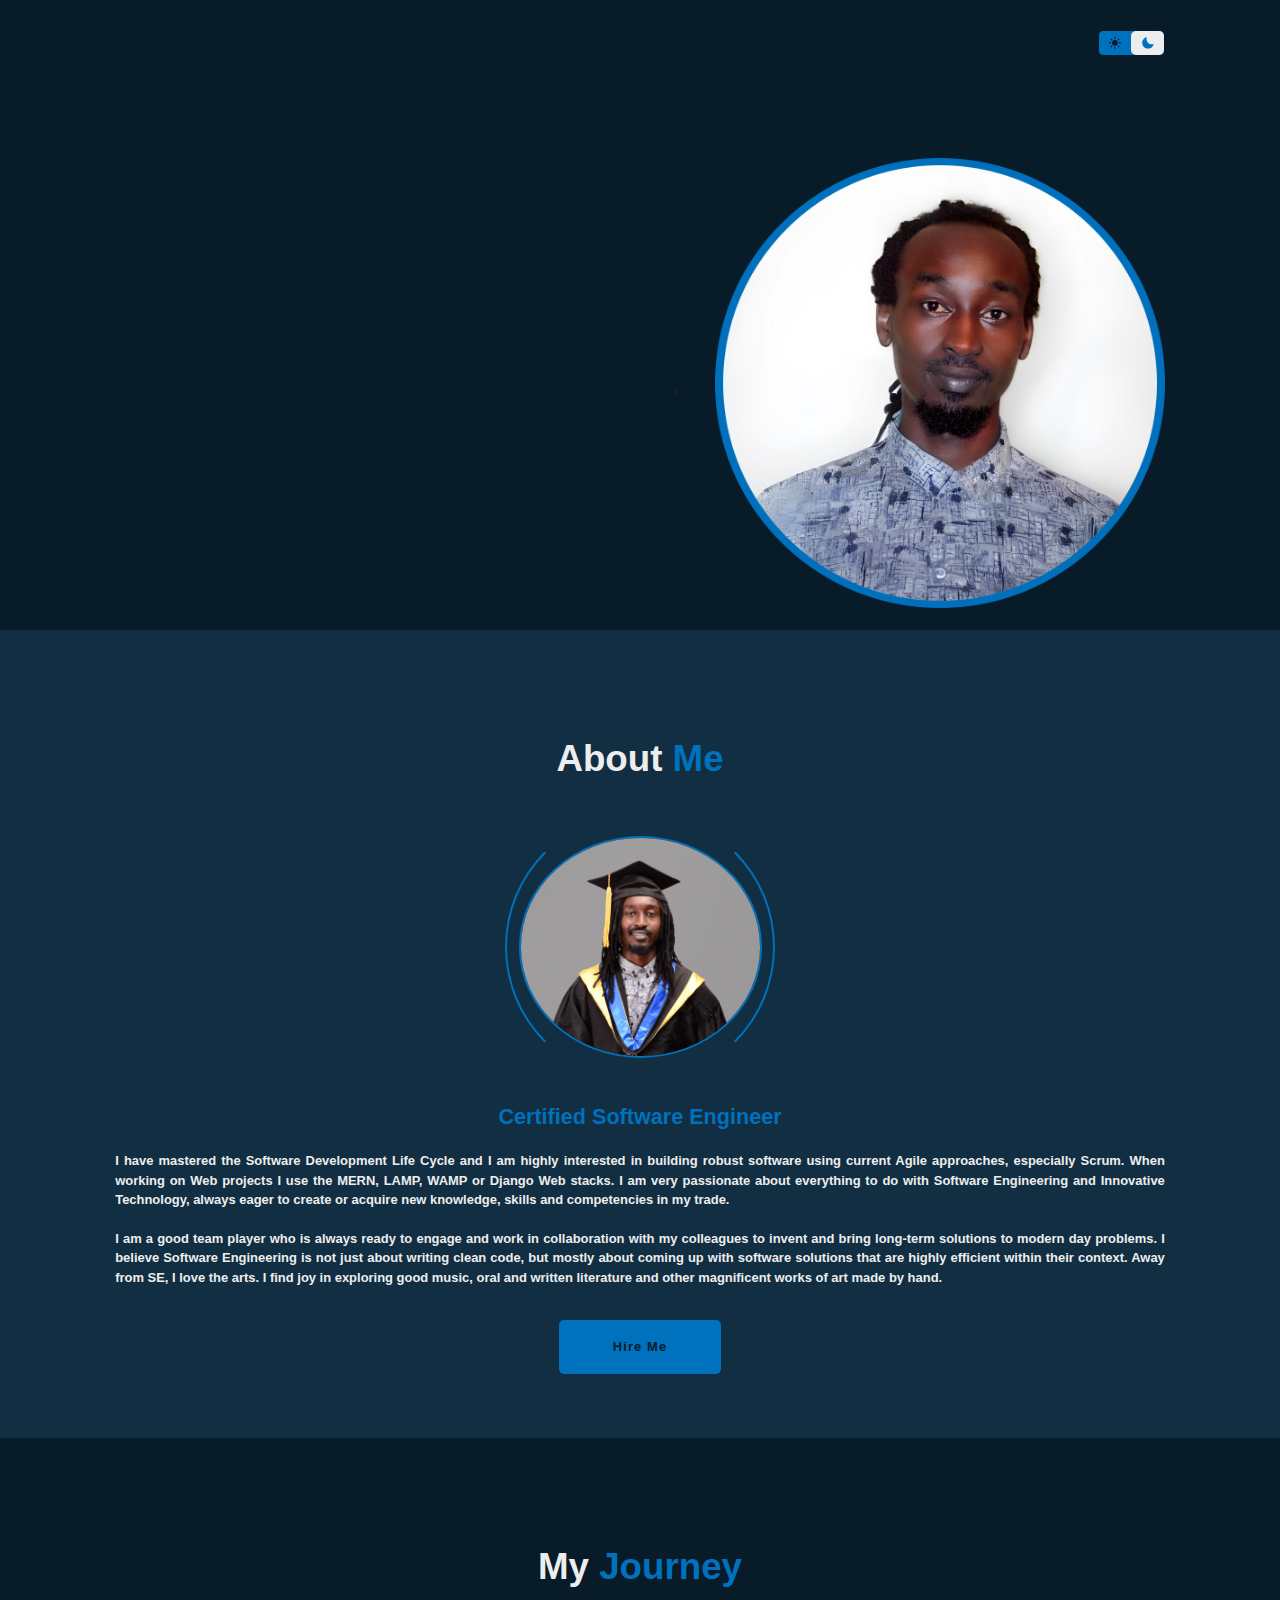
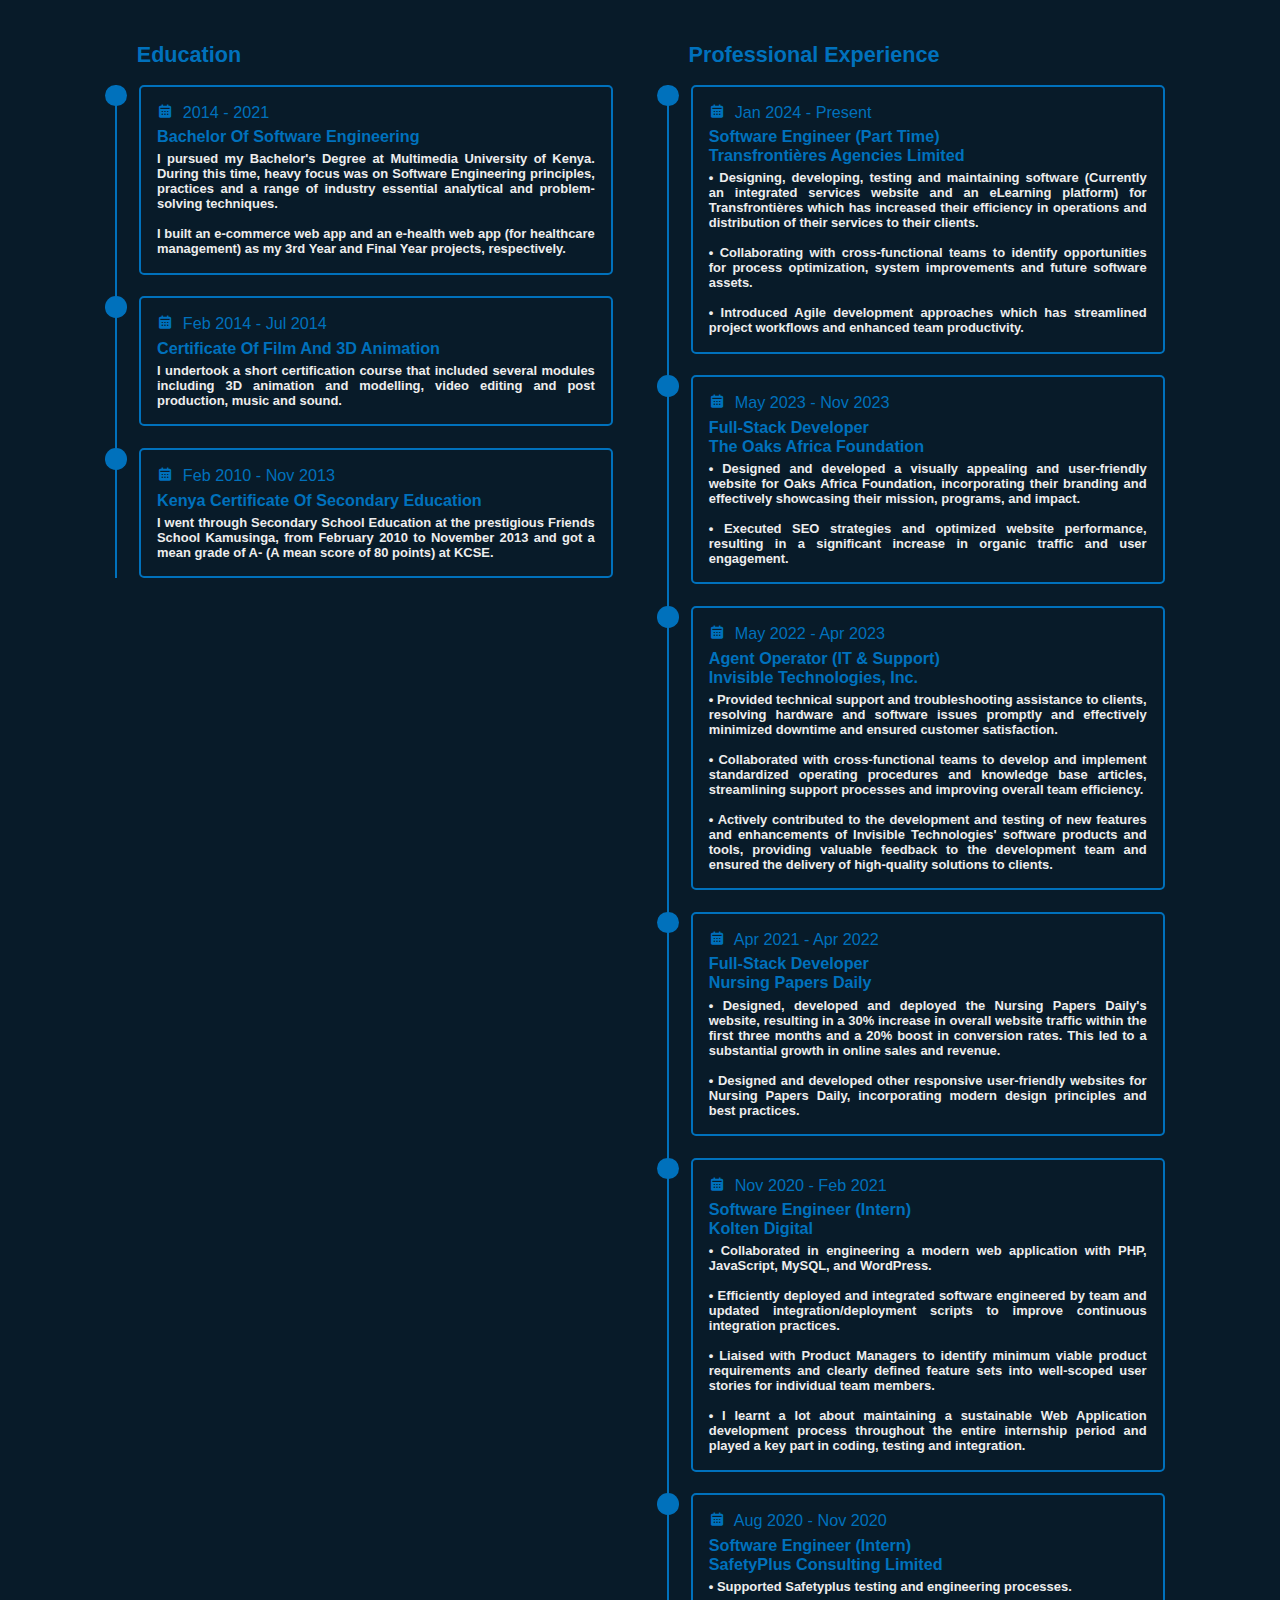
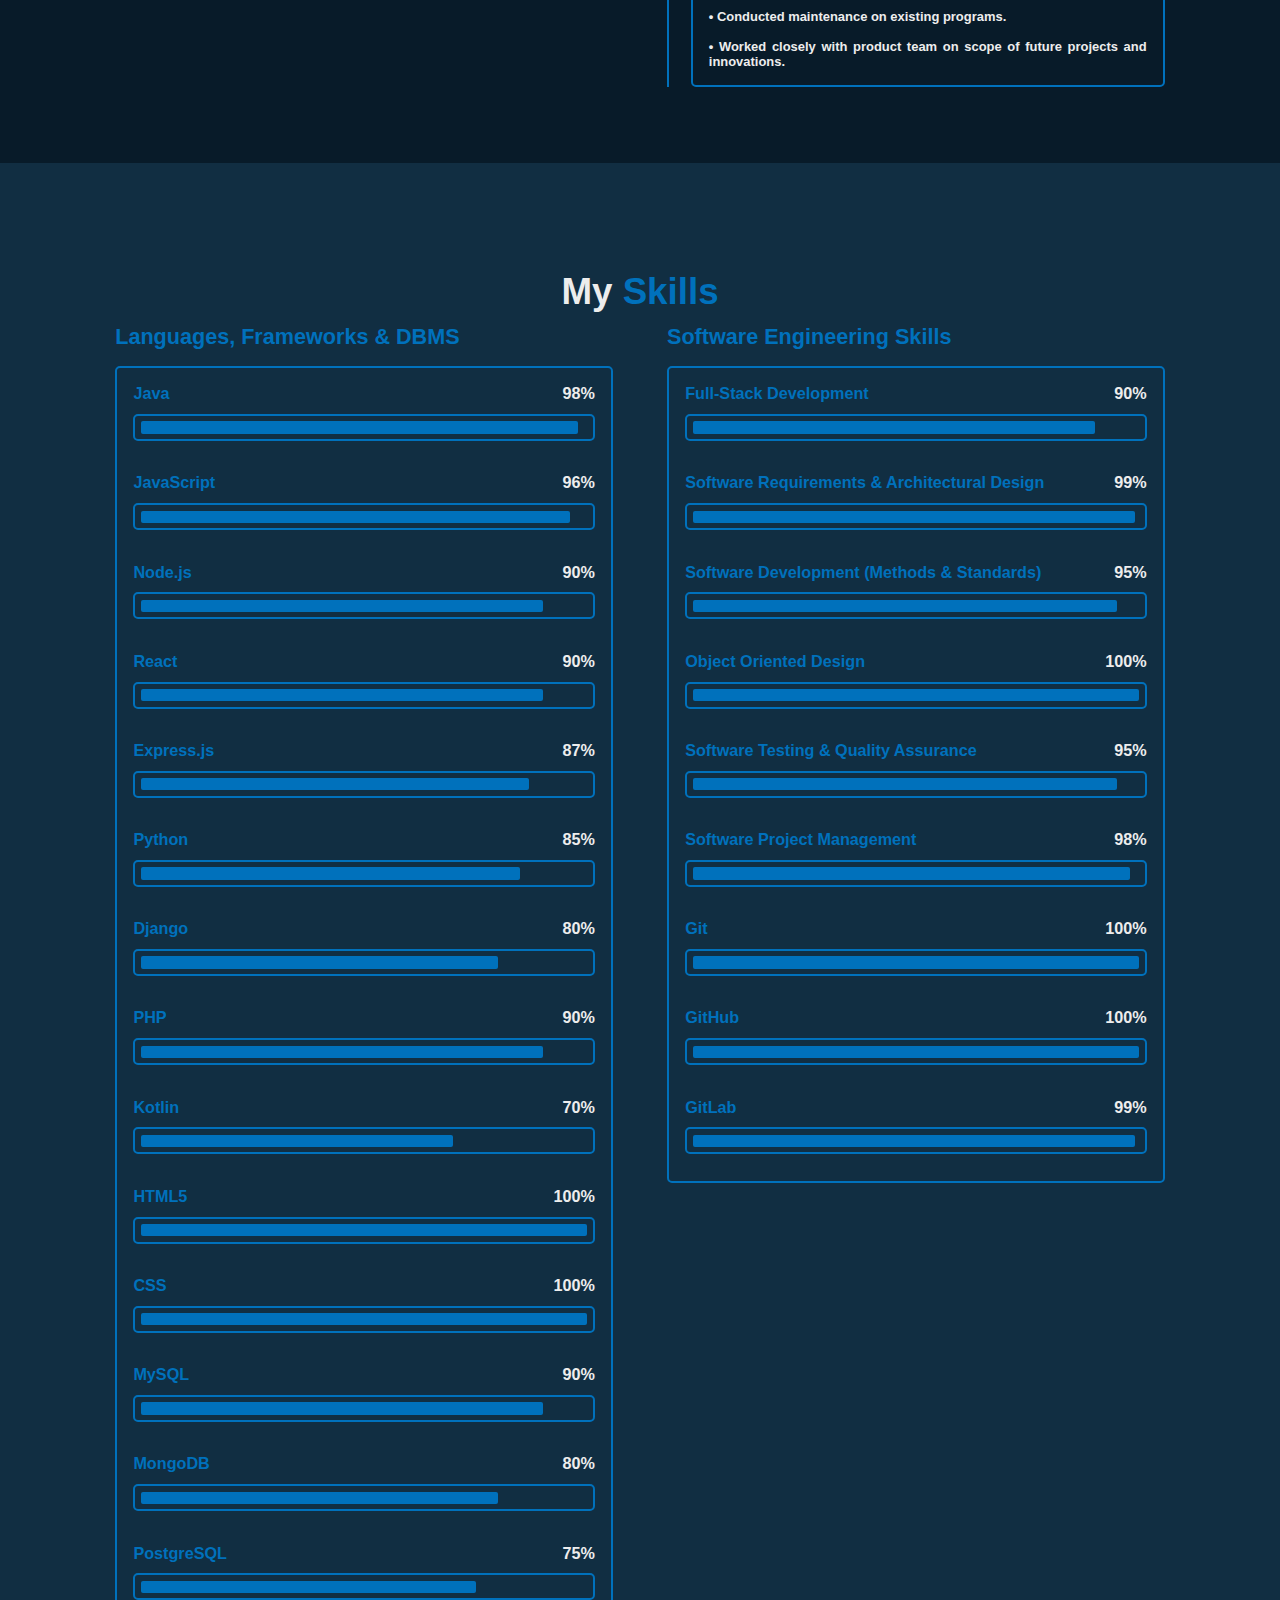
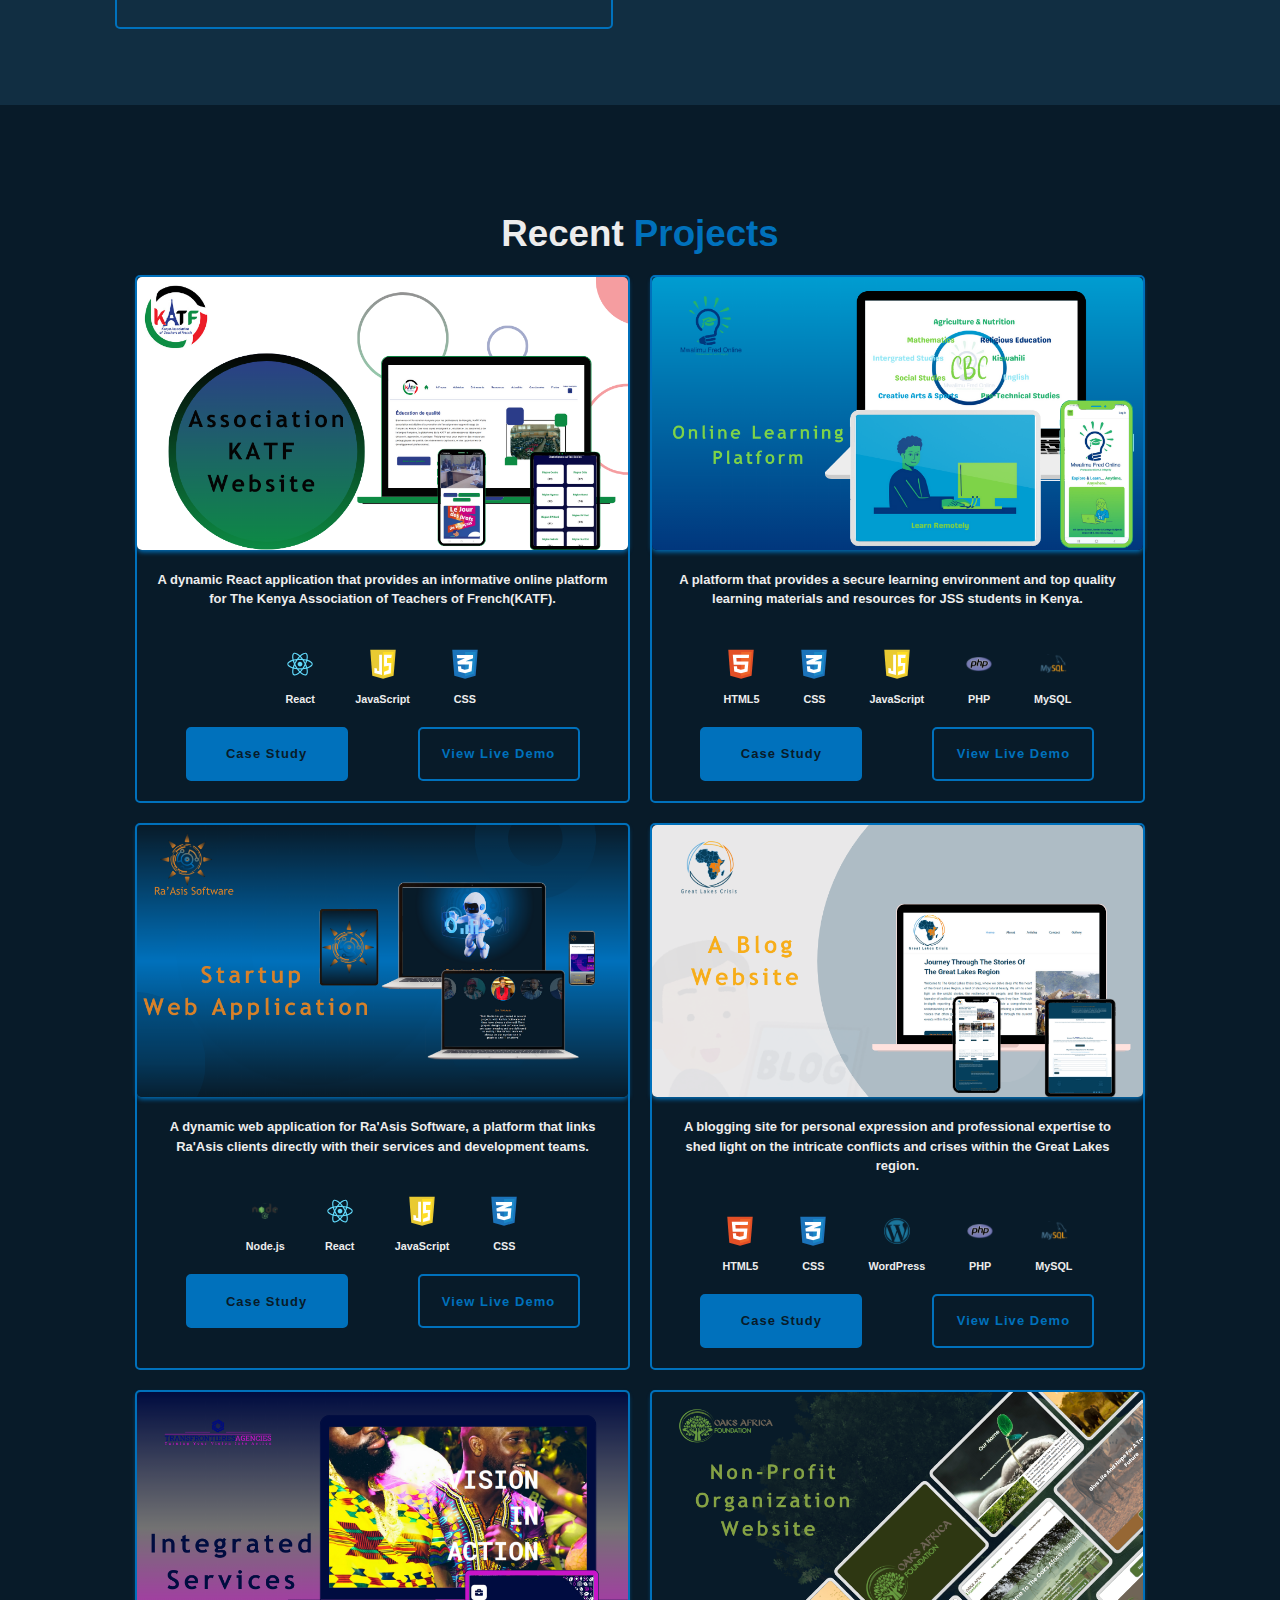
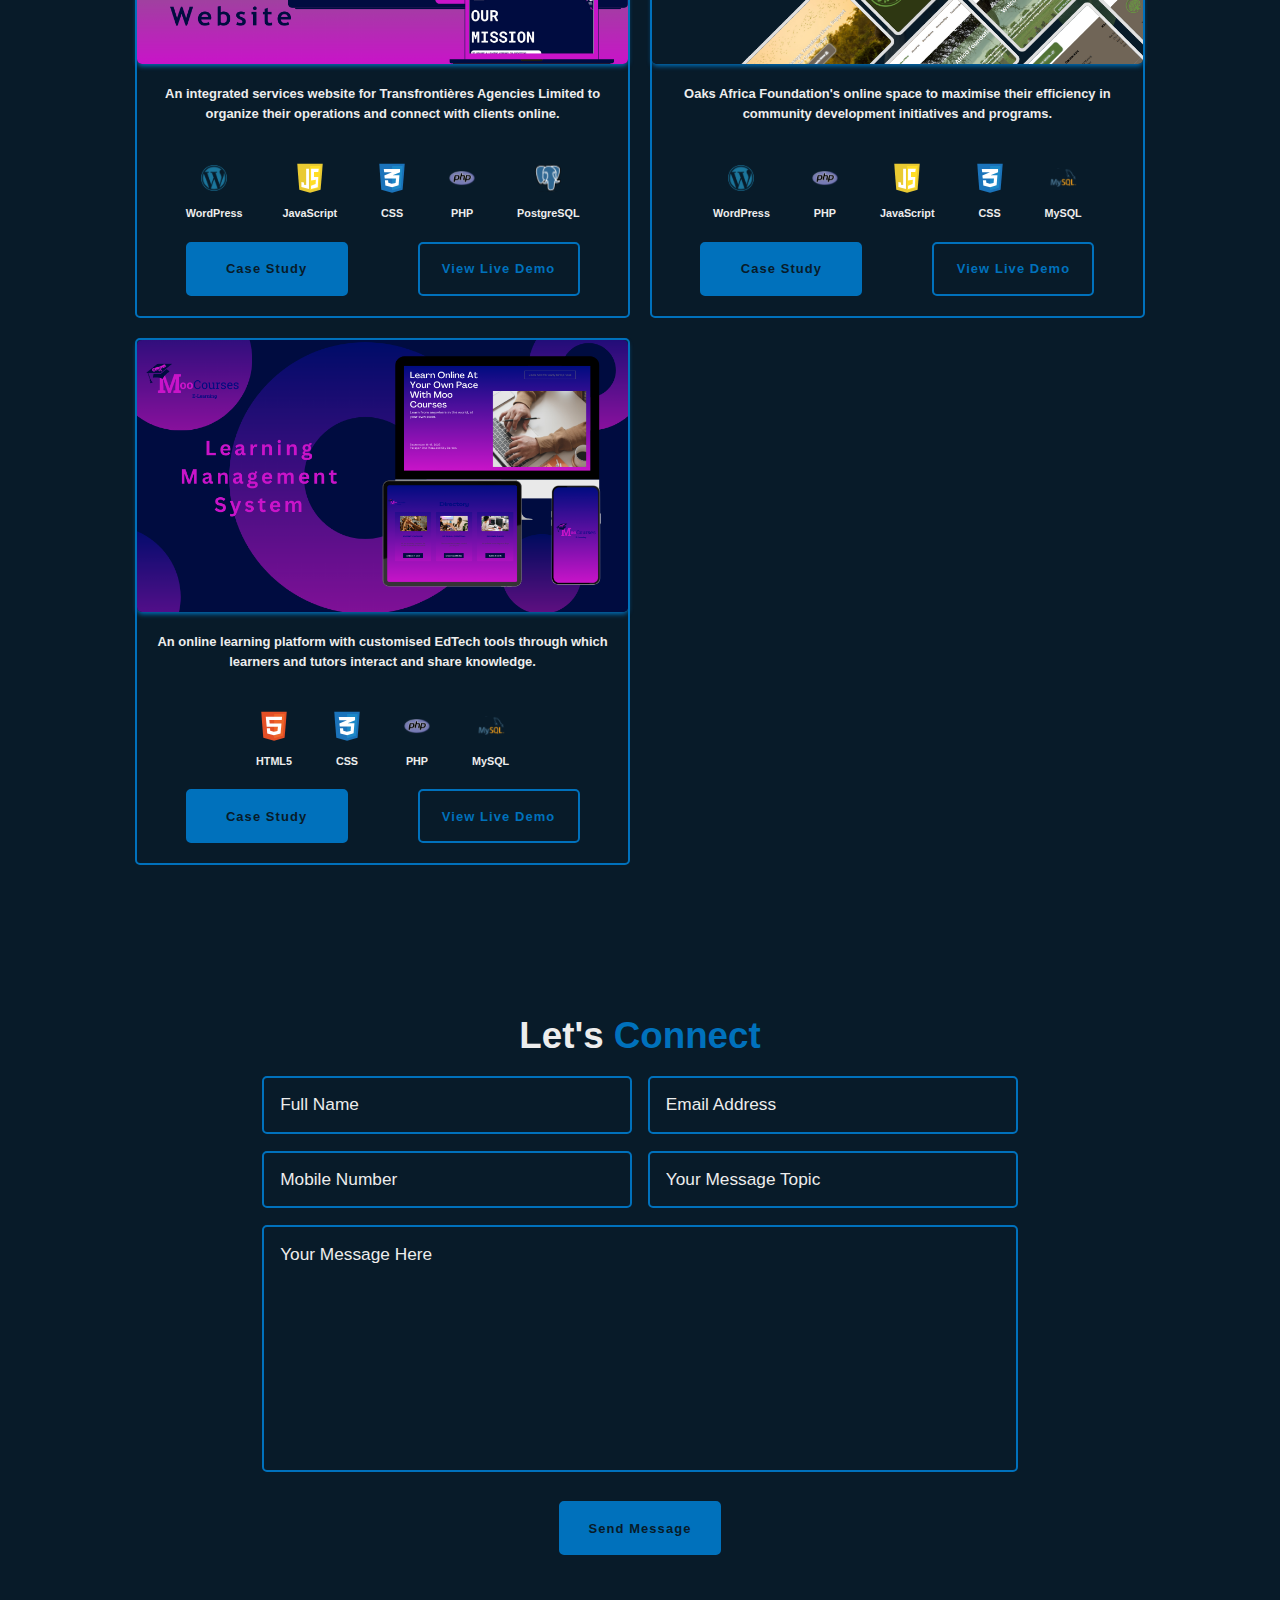
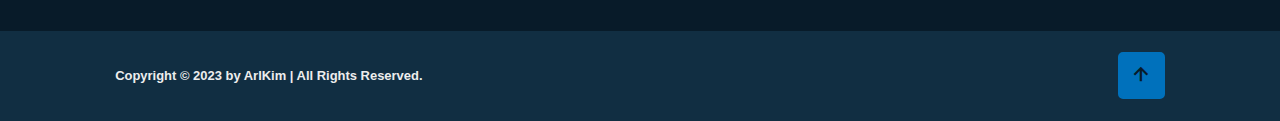
==== index.html @ bd772f25 "Add new project in Projects section" ====
<!DOCTYPE html>
<html lang="en">
    <head>
        <!-- Google Tag (gtag.js) -->
        <script async src="https://www.googletagmanager.com/gtag/js?id=G-73R7SSF70G"></script>
        <script>
            window.dataLayer = window.dataLayer || [];
            function gtag(){dataLayer.push(arguments);}
            gtag('js', new Date());

            gtag('config', 'G-73R7SSF70G');
        </script>
        <meta charset="UTF-8">
        <link rel="icon" type="image/x-icon" href="/images/allan_kimutai_tum.webp" />
        <meta name="viewport" content="width=device-width, initial-scale=1.0">
        <meta name="keywords" content="Allan, Kimutai, Allan Kimutai Tum, Portfolio">
        <meta name="author" content="Allan Kimutai Tum">
        <meta name="description" content="Welcome to my space on the internet. I am an enthusiastic Software Engineer with 3 years’ professional experience in Software Development & Systems Engineering." />
        <meta property="og:title" content="Kimutai | Portfolio" />
        <meta property="og:description" content="Welcome to my space on the internet. I am an enthusiastic Software Engineer with 3 years’ professional experience in Software Development & Systems Engineering." />
        <meta property="og:image" content="/images/allan_kimutai_tum.webp" />
        <meta property="og:url" content="https://allankimutai.dev" />
        <meta property="og:type" content="website" />
        <meta name="twitter:title" content="Kimutai | Portfolio" />
        <meta name="twitter:description" content="Welcome to my space on the internet. I am an enthusiastic Software Engineer with 3 years’ professional experience in Software Development & Systems Engineering." />
        <meta name="twitter:image" content="/images/allan_kimutai_tum.webp" />
        <meta name="twitter:card" content="/images/kimutai_certified.png" />
        <title>Kimutai | Portfolio</title>

        <link rel='stylesheet' href="https://unpkg.com/boxicons@2.1.4/css/boxicons.min.css">
        <link rel="stylesheet" href="styles.css">
        <script type="text/javascript" src="https://cdn.emailjs.com/dist/email.min.js"></script>
    </head>
    <body>
        <!---Header Section--->
        <header class="header">
            <div class="logo">
                <a href="index.html"><span id="logo_left">Kim</span><span id="logo_right">.dev</span><span class="animate" style="--i:1"></span></a>
            </div>
            <i class="bx bx-menu" id="menu_icon"><span class="animate" style="--i:2"></span></i>
            <nav class="main-nav">
                <a href="#home" class="active">Home</a>
                <a href="#about">About Me</a>
                <a href="#education">My Journey</a>
                <a href="#skills">Skills</a>
                <a href="#projects">Projects</a>

                <span class="animate" style="--i:2"></span>
            </nav>
            <div class="theme-toggler">
                <span class="bx bxs-sun"></span>
                <span class="bx bxs-moon active"></span>
            </div>
        </header>
        <!---Header Section Ends--->

        <!---Home Section Begins--->
        <section class="home show-animate" id="home">
            <div class="intro-image"><img src="/images/allan_kimutai_tum.webp" ></div>
            <div class="home-content">
                <div class="intro-heading">
                    <h1>Hello There, I'm <span>Allan Kimutai</span><span class="animate" style="--i:2"></span></h1>
                </div>
                <div class="animated-text">
                    <h3>Software Engineer, Nairobi</h3>
                    <span class="animate" style="--i:3"></span>
                </div>
                <div class="intro-paragraph">
                    <p>
                        I am an enthusiastic Software Engineer with 3 years’ professional experience in Software Development & Systems Engineering, contributing to projects of varying scales during this time. In the past year I have been focusing on web based applications and systems. Welcome to my space on the internet where I showcase my skills, recent projects, and journey through this amazing world of Sofware Engineering. I will improve the quality of your software and help you build a profitable business.
                        <span class="animate" style="--i:4"></span>
                    </p>
                </div>
                <div class="cta-buttons">
                    <a href="tel:254742807455" class="btn track-link">Hire Me</a>
                    <a href="#contact" class="btn track-link">Let's Connect</a>
                    <span class="animate" style="--i:5"></span>
                </div>
                <div class="home-socials">
                    <a href="https://x.com/arl_kim_tum" target="_blank" rel="noopener noreferrer"><i class="bx bxl-twitter"></i></a>
                    <a href="https://www.linkedin.com/in/allan-kimutai-tum/" target="_blank" rel="noopener noreferrer"><i class="bx bxl-linkedin"></i></a>
                    <a href="https://github.com/Arl-Kim" target="_blank" rel="noopener noreferrer"><i class="bx bxl-github"></i></a>
                    <span class="animate" style="--i:6"></span>
                </div>
            </div>
            <div class="home-imgHover">
                <img src="/images/allan_kimutai_tum.webp" alt="Allan Kimutai Tum">
            </div>
        </section>

        <!---Home Section Ends--->

        <!---About Section Begins--->

        <section class="about" id="about">
            <h2 class="heading">About <span>Me</span></h2>
            <div class="about-img">
                <img src="images/kimutai_certified.png" alt="Allan Kimutai's graduation photo">
                <span class="circle-spin"></span>
            </div>
            <div class="about-content">
                <h3>Certified Software Engineer</h3>
                <p>
                    I have mastered the Software Development Life Cycle and I am highly interested in building robust software using current Agile approaches, especially Scrum. When working on Web projects I use the MERN, LAMP, WAMP or Django Web stacks. I am very passionate about everything to do with Software Engineering and Innovative Technology, always eager to create or acquire new knowledge, skills and competencies in my trade.
                    <br /><br />
                    I am a good team player who is always ready to engage and work in collaboration with my colleagues to invent and bring long-term solutions to modern day problems. I believe Software Engineering is not just about writing clean code, but mostly about coming up with software solutions that are highly efficient within their context. Away from SE, I love the arts. I find joy in exploring good music, oral and written literature and other magnificent works of art made by hand.
                </p>
                <div class="cta-buttons btns">
                    <a href="tel:254742807455" class="btn track-link">Hire Me</a>
                </div>
            </div>
        </section>

        <!---About Section Ends--->

        <!---Education Section Begins--->

        <section class="education" id="education">
            <h2 class="heading">My <span>Journey</span></h2>
            <div class="education-row">
                <div class="education-column">
                    <h3 class="title">Education</h3>
                    <div class="education-box">
                        <div class="education-content">
                            <div class="content">
                                <div class="year">
                                    <i class="bx bxs-calendar"></i> 2014 - 2021
                                </div>
                                <h3>Bachelor Of Software Engineering</h3>
                                <p>
                                    I pursued my Bachelor's Degree at Multimedia University of Kenya. During this time, heavy focus was on Software Engineering principles, practices and a range of industry essential analytical and problem-solving techniques.<br /><br /> I built an e-commerce web app and an e-health web app (for healthcare management)  as my 3rd Year and Final Year projects, respectively.
                                </p>
                            </div>
                        </div>

                        <div class="education-content">
                            <div class="content">
                                <div class="year">
                                    <i class="bx bxs-calendar"></i> Feb 2014 - Jul 2014
                                </div>
                                <h3>Certificate Of Film And 3D Animation</h3>
                                <p>
                                    I undertook a short certification course that included several modules including 3D animation and modelling, video editing and post production, music and sound.
                                </p>
                            </div>
                        </div>

                        <div class="education-content">
                            <div class="content">
                                <div class="year">
                                    <i class="bx bxs-calendar"></i> Feb 2010 - Nov 2013
                                </div>
                                <h3>Kenya Certificate Of Secondary Education</h3>
                                <p>
                                    I went through Secondary School Education at the prestigious Friends School Kamusinga, from February 2010 to November 2013 and got a mean grade of A- (A mean score of 80 points) at KCSE.
                                </p>
                            </div>
                        </div>
                    </div>
                </div>

                <div class="education-column">
                    <h3 class="title">Professional Experience</h3>
                    <div class="education-box">
                        <div class="education-content">
                            <div class="content">
                                <div class="year">
                                    <i class="bx bxs-calendar"></i> Jan 2024 - Present
                                </div>
                                <h3>Software Engineer (Part Time)<br />Transfrontières Agencies Limited</h3>
                                <p>
                                    • Designing, developing, testing and maintaining software (Currently an integrated services website and an eLearning platform) for Transfrontières which has increased their efficiency in operations and distribution of their services to their clients.<br /><br />
                                    • Collaborating with cross-functional teams to identify opportunities for process optimization, system improvements and future software assets.<br /><br />• Introduced Agile development approaches which has streamlined project workflows and enhanced team productivity.
                                </p>
                            </div>
                        </div>

                        <div class="education-content">
                            <div class="content">
                                <div class="year">
                                    <i class="bx bxs-calendar"></i> May 2023 - Nov 2023
                                </div>
                                <h3>Full-Stack Developer<br />The Oaks Africa Foundation</h3>
                                <p>
                                    • Designed and developed a visually appealing and user-friendly website for Oaks Africa Foundation, incorporating their branding and effectively showcasing their mission, programs, and impact.<br /><br /> 
                                    • Executed SEO strategies and optimized website performance, resulting in a significant increase in organic traffic and user engagement.
                                </p>
                            </div>
                        </div>

                        <div class="education-content">
                            <div class="content">
                                <div class="year">
                                    <i class="bx bxs-calendar"></i> May 2022 - Apr 2023
                                </div>
                                <h3>Agent Operator (IT & Support) <br /> Invisible Technologies, Inc.</h3>
                                <p>
                                    • Provided technical support and troubleshooting assistance to clients, resolving hardware and software issues promptly and effectively minimized downtime and ensured customer satisfaction.<br /><br />
                                    • Collaborated with cross-functional teams to develop and implement standardized operating procedures and knowledge base articles, streamlining support processes and improving overall team efficiency.<br /><br />
                                    • Actively contributed to the development and testing of new features and enhancements of Invisible Technologies' software products and tools, providing valuable feedback to the development team and ensured the delivery of high-quality solutions to clients.
                                </p>
                            </div>
                        </div>
                        <div class="education-content">
                            <div class="content">
                                <div class="year">
                                    <i class="bx bxs-calendar"></i> Apr 2021 - Apr 2022
                                </div>
                                <h3>Full-Stack Developer<br />Nursing Papers Daily</h3>
                                <p>
                                    • Designed, developed and deployed the Nursing Papers Daily's website, resulting in a 30% increase in overall website traffic within the first three months and a 20% boost in conversion rates. This led to a substantial growth in online sales and revenue.<br /><br />
                                    • Designed and developed other responsive user-friendly websites for Nursing Papers Daily, incorporating modern design principles and best practices.
                                </p>
                            </div>
                        </div>
                        <div class="education-content">
                            <div class="content">
                                <div class="year">
                                    <i class="bx bxs-calendar"></i> Nov 2020 - Feb 2021
                                </div>
                                <h3>Software Engineer (Intern)<br />Kolten Digital</h3>
                                <p>
                                    • Collaborated in engineering a modern web application with PHP, JavaScript, MySQL, and WordPress.<br /><br /> 
                                    • Efficiently deployed and integrated software engineered by team and updated integration/deployment scripts to improve continuous integration practices.<br /><br />
                                    • Liaised with Product Managers to identify minimum viable product requirements and clearly defined feature sets into well-scoped user stories for individual team members.<br /><br />
                                    • I learnt a lot about maintaining a sustainable Web Application development process throughout the entire internship period and played a key part in coding, testing and integration.
                                </p>
                            </div>
                        </div>
                        <div class="education-content">
                            <div class="content">
                                <div class="year">
                                    <i class="bx bxs-calendar"></i> Aug 2020 - Nov 2020
                                </div>
                                <h3>Software Engineer (Intern)<br />SafetyPlus Consulting Limited</h3>
                                <p>
                                    • Supported Safetyplus testing and engineering processes.<br /><br /> 
                                    • Conducted maintenance on existing programs.<br /><br />
                                    • Worked closely with product team on scope of future projects and innovations.
                                </p>
                            </div>
                        </div>
                    </div>
                </div>
            </div>
        </section>

        <!---Education Section Ends--->

        <!---Skills Section Begins--->

        <section class="skills" id="skills">
            <h2 class="heading">My <span>Skills</span></h2>
            <div class="skills-row">
                <div class="skills-column">
                    <h3 class="title">Languages, Frameworks & DBMS</h3>
                    <div class="skills-box">
                        <div class="skills-content">
                            <div class="progress">
                                <h3>Java <span>98%</span></h3>
                                <div class="bar"><span></span></div>
                            </div>

                            <div class="progress">
                                <h3>JavaScript <span>96%</span></h3>
                                <div class="bar"><span></span></div>
                            </div>

                            <div class="progress">
                                <h3>Node.js <span>90%</span></h3>
                                <div class="bar"><span></span></div>
                            </div>

                            <div class="progress">
                                <h3>React <span>90%</span></h3>
                                <div class="bar"><span></span></div>
                            </div>
                            <div class="progress">
                                <h3>Express.js <span>87%</span></h3>
                                <div class="bar"><span></span></div>
                            </div>
                            <div class="progress">
                                <h3>Python <span>85%</span></h3>
                                <div class="bar"><span></span></div>
                            </div>
                            <div class="progress">
                                <h3>Django <span>80%</span></h3>
                                <div class="bar"><span></span></div>
                            </div>
                            <div class="progress">
                                <h3>PHP <span>90%</span></h3>
                                <div class="bar"><span></span></div>
                            </div>
                            <div class="progress">
                                <h3>Kotlin <span>70%</span></h3>
                                <div class="bar"><span></span></div>
                            </div>
                            <div class="progress">
                                <h3>HTML5 <span>100%</span></h3>
                                <div class="bar"><span></span></div>
                            </div>
                            <div class="progress">
                                <h3>CSS <span>100%</span></h3>
                                <div class="bar"><span></span></div>
                            </div>
                            <div class="progress">
                                <h3>MySQL <span>90%</span></h3>
                                <div class="bar"><span></span></div>
                            </div>
                            <div class="progress">
                                <h3>MongoDB <span>80%</span></h3>
                                <div class="bar"><span></span></div>
                            </div>
                            <div class="progress">
                                <h3>PostgreSQL <span>75%</span></h3>
                                <div class="bar"><span></span></div>
                            </div>
                        </div>
                    </div>
                </div>

                <div class="skills-column">
                    <h3 class="title">Software Engineering Skills</h3>
                    <div class="skills-box">
                        <div class="skills-content">
                            <div class="progress">
                                <h3>Full-Stack Development <span>90%</span></h3>
                                <div class="bar"><span></span></div>
                            </div>

                            <div class="progress">
                                <h3>Software Requirements & Architectural Design <span>99%</span></h3>
                                <div class="bar"><span></span></div>
                            </div>

                            <div class="progress">
                                <h3>Software Development (Methods & Standards) <span>95%</span></h3>
                                <div class="bar"><span></span></div>
                            </div>

                            <div class="progress">
                                <h3>Object Oriented Design <span>100%</span></h3>
                                <div class="bar"><span></span></div>
                            </div>
                            <div class="progress">
                                <h3>Software Testing & Quality Assurance <span>95%</span></h3>
                                <div class="bar"><span></span></div>
                            </div>
                            <div class="progress">
                                <h3>Software Project Management <span>98%</span></h3>
                                <div class="bar"><span></span></div>
                            </div>
                            <div class="progress">
                                <h3>Git <span>100%</span></h3>
                                <div class="bar"><span></span></div>
                            </div>
                            <div class="progress">
                                <h3>GitHub <span>100%</span></h3>
                                <div class="bar"><span></span></div>
                            </div>
                            <div class="progress">
                                <h3>GitLab <span>99%</span></h3>
                                <div class="bar"><span></span></div>
                            </div>
                        </div>
                    </div>
                </div>
            </div>
        </section>

        <!---Skills Section Ends--->

        <!---Projects Section Begins--->

        <section class="projects" id="projects">
            <h2 class="heading">Recent <span>Projects</span></h2>
            <div class="rp-grid-area">
                <div class="recent-projects-grid">
                    <div class='recent-project-item'>
                        <img src='/images/katf_proj.png' alt='The KATF Web Project'/>
                        <img class='gif' src='/images/katf_proj_long.gif' alt='The KATF Web Project'/>
                    </div>
                    <div class='project-description'>
                        <p>A dynamic React application that provides an informative online platform for The Kenya Association of Teachers of French(KATF).</p>
                        <div class="tech-stack">
                            <div class="technology">
                                <div class="tech-image">
                                    <img src="/images/react.svg" alt="React">
                                </div>
                                <div class="tech-text">
                                    <p>React</p>
                                </div>
                            </div>
                            <div class="technology">
                                <div class="tech-image">
                                    <img src="/images/javascript.svg" alt="Vanilla JavaScript">
                                </div>
                                <div class="tech-text">
                                    <p>JavaScript</p>
                                </div>
                            </div>
                            <div class="technology">
                                <div class="tech-image">
                                    <img src="/images/css.svg" alt="CSS">
                                </div>
                                <div class="tech-text">
                                    <p>CSS</p>
                                </div>
                            </div>
                        </div>
                        <div class="cta-buttons">
                            <a href="casestudy.html?id=katf-web" class="btn track-link">Case Study</a>
                            <a href="https://katf.co.ke" target="_blank" class="btn track-link">View Live Demo</a>
                        </div>
                    </div>
                </div>
                <div class="recent-projects-grid">
                    <div class='recent-project-item'>
                        <img src='/images/mwalimufred_proj.png' alt='Mwalimu Fred Online'/>
                        <img class='gif' src='/images/mwalimufred_proj_long.gif' alt='Mwalimu Fred Online'/>
                    </div>
                    <div class='project-description'>
                        <p>A platform that provides a secure learning environment and top quality learning materials and resources for JSS students in Kenya.</p>
                        <div class="tech-stack">
                            <div class="technology">
                                <div class="tech-image">
                                    <img src="/images/html.svg" alt="HTML5">
                                </div>
                                <div class="tech-text">
                                    <p>HTML5</p>
                                </div>
                            </div>
                            <div class="technology">
                                <div class="tech-image">
                                    <img src="/images/css.svg" alt="CSS">
                                </div>
                                <div class="tech-text">
                                    <p>CSS</p>
                                </div>
                            </div>
                            <div class="technology">
                                <div class="tech-image">
                                    <img src="/images/javascript.svg" alt="Vanilla JavaScript">
                                </div>
                                <div class="tech-text">
                                    <p>JavaScript</p>
                                </div>
                            </div>
                            <div class="technology">
                                <div class="tech-image">
                                    <img src="/images/php.svg" alt="PHP">
                                </div>
                                <div class="tech-text">
                                    <p>PHP</p>
                                </div>
                            </div>
                            <div class="technology">
                                <div class="tech-image">
                                    <img src="/images/mysql_server.svg" alt="MySQL">
                                </div>
                                <div class="tech-text">
                                    <p>MySQL</p>
                                </div>
                            </div>
                        </div>
                        <div class="cta-buttons">
                            <a href="casestudy.html?id=mwalimufred" class="btn track-link">Case Study</a>
                            <a href="https://mwalimufredonline.com" target="_blank" class="btn track-link">View Live Demo</a>
                        </div>
                    </div>
                </div>
                <div class="recent-projects-grid">
                    <div class='recent-project-item'>
                        <img src='/images/raasis_proj.png' alt='Transfrontières MooCourses'/>
                        <img class='gif' src='/images/raasis_proj_long.gif' alt='Transfrontières MooCourses'/>
                    </div>
                    <div class='project-description'>
                        <p>A dynamic web application for Ra'Asis Software, a platform that links Ra'Asis clients directly with their services and development teams.</p>
                        <div class="tech-stack">
                            <div class="technology">
                                <div class="tech-image">
                                    <img src="/images/node.svg" alt="Node">
                                </div>
                                <div class="tech-text">
                                    <p>Node.js</p>
                                </div>
                            </div>
                            <div class="technology">
                                <div class="tech-image">
                                    <img src="/images/react.svg" alt="React">
                                </div>
                                <div class="tech-text">
                                    <p>React</p>
                                </div>
                            </div>
                            <div class="technology">
                                <div class="tech-image">
                                    <img src="/images/javascript.svg" alt="JavaScript">
                                </div>
                                <div class="tech-text">
                                    <p>JavaScript</p>
                                </div>
                            </div>
                            <div class="technology">
                                <div class="tech-image">
                                    <img src="/images/css.svg" alt="CSS">
                                </div>
                                <div class="tech-text">
                                    <p>CSS</p>
                                </div>
                            </div>
                        </div>
                        <div class="cta-buttons">
                            <a href="casestudy.html?id=raasis" class="btn track-link">Case Study</a>
                            <a href="https://raasissoftware.com" target="_blank" class="btn track-link">View Live Demo</a>
                        </div>
                    </div>
                </div>
                <div class="recent-projects-grid">
                    <div class='recent-project-item'>
                        <img src='/images/greatlakescrisis_proj.png' alt='Great Lakes Crisis'/>
                        <img class='gif' src='/images/greatlakescrisis_proj_long.gif' alt='Great Lakes Crisis'/>
                    </div>
                    <div class='project-description'>
                        <p>A blogging site for personal expression and professional expertise to shed light on the intricate conflicts and crises within the Great Lakes region.</p>
                        <div class="tech-stack">
                            <div class="technology">
                                <div class="tech-image">
                                    <img src="/images/html.svg" alt="HTML5">
                                </div>
                                <div class="tech-text">
                                    <p>HTML5</p>
                                </div>
                            </div>
                            <div class="technology">
                                <div class="tech-image">
                                    <img src="/images/css.svg" alt="CSS">
                                </div>
                                <div class="tech-text">
                                    <p>CSS</p>
                                </div>
                            </div>
                            <div class="technology">
                                <div class="tech-image">
                                    <img src="/images/wordpress.svg" alt="WordPress">
                                </div>
                                <div class="tech-text">
                                    <p>WordPress</p>
                                </div>
                            </div>
                            <div class="technology">
                                <div class="tech-image">
                                    <img src="/images/php.svg" alt="PHP">
                                </div>
                                <div class="tech-text">
                                    <p>PHP</p>
                                </div>
                            </div>
                            <div class="technology">
                                <div class="tech-image">
                                    <img src="/images/mysql_server.svg" alt="MySQL">
                                </div>
                                <div class="tech-text">
                                    <p>MySQL</p>
                                </div>
                            </div>
                        </div>
                        <div class="cta-buttons">
                            <a href="casestudy.html?id=greatlakescrisis" class="btn track-link">Case Study</a>
                            <a href="https://greatlakescrisis.org" target="_blank" class="btn track-link">View Live Demo</a>
                        </div>
                    </div>
                </div>
                <div class="recent-projects-grid">
                    <div class='recent-project-item'>
                        <img src='/images/transfro_proj.png' alt='Transfrontières Agencies'/>
                        <img class='gif' src='/images/transfro_proj_long.gif' alt='Transfrontières Agencies'/>
                    </div>
                    <div class='project-description'>
                        <p>An integrated services website for Transfrontières Agencies Limited to organize their operations and connect with clients online.</p>
                        <div class="tech-stack">
                            <div class="technology">
                                <div class="tech-image">
                                    <img src="/images/wordpress.svg" alt="WordPress">
                                </div>
                                <div class="tech-text">
                                    <p>WordPress</p>
                                </div>
                            </div>
                            <div class="technology">
                                <div class="tech-image">
                                    <img src="/images/javascript.svg" alt="Vanilla JavaScript">
                                </div>
                                <div class="tech-text">
                                    <p>JavaScript</p>
                                </div>
                            </div>
                            <div class="technology">
                                <div class="tech-image">
                                    <img src="/images/css.svg" alt="CSS">
                                </div>
                                <div class="tech-text">
                                    <p>CSS</p>
                                </div>
                            </div>
                            <div class="technology">
                                <div class="tech-image">
                                    <img src="/images/php.svg" alt="PHP">
                                </div>
                                <div class="tech-text">
                                    <p>PHP</p>
                                </div>
                            </div>
                            <div class="technology">
                                <div class="tech-image">
                                    <img src="/images/postgre_SQl.svg" alt="PostgreSQL">
                                </div>
                                <div class="tech-text">
                                    <p>PostgreSQL</p>
                                </div>
                            </div>
                        </div>
                        <div class="cta-buttons">
                            <a href="casestudy.html?id=transfrontieres" class="btn track-link">Case Study</a>
                            <a href="https://transfrontieresagencies.com" target="_blank" class="btn track-link">View Live Demo</a>
                        </div>
                    </div>
                </div>
                <div class="recent-projects-grid">
                    <div class='recent-project-item'>
                        <img src='/images/oaksafrica_proj.png' alt='Oaks Africa Foundation'/>
                        <img class='gif' src='/images/oaksafrica_proj_long.gif' alt='Oaks Africa Foundation'/>
                    </div>
                    <div class='project-description'>
                        <p>Oaks Africa Foundation's online space to maximise their efficiency in community development initiatives and programs.</p>
                        <div class="tech-stack">
                            <div class="technology">
                                <div class="tech-image">
                                    <img src="/images/wordpress.svg" alt="WordPress">
                                </div>
                                <div class="tech-text">
                                    <p>WordPress</p>
                                </div>
                            </div>
                            <div class="technology">
                                <div class="tech-image">
                                    <img src="/images/php.svg" alt="PHP">
                                </div>
                                <div class="tech-text">
                                    <p>PHP</p>
                                </div>
                            </div>
                            <div class="technology">
                                <div class="tech-image">
                                    <img src="/images/javascript.svg" alt="Vanilla JavaScript">
                                </div>
                                <div class="tech-text">
                                    <p>JavaScript</p>
                                </div>
                            </div>
                            <div class="technology">
                                <div class="tech-image">
                                    <img src="/images/css.svg" alt="CSS">
                                </div>
                                <div class="tech-text">
                                    <p>CSS</p>
                                </div>
                            </div>
                            <div class="technology">
                                <div class="tech-image">
                                    <img src="/images/mysql_server.svg" alt="MySQL">
                                </div>
                                <div class="tech-text">
                                    <p>MySQL</p>
                                </div>
                            </div>
                        </div>
                        <div class="cta-buttons">
                            <a href="casestudy.html?id=oaksafrica" class="btn track-link">Case Study</a>
                            <a href="https://oaksafrica.net" target="_blank" class="btn track-link">View Live Demo</a>
                        </div>
                    </div>
                </div>
                <div class="recent-projects-grid">
                    <div class='recent-project-item'>
                        <img src='/images/moocourses_proj.png' alt='Transfrontières MooCourses'/>
                        <img class='gif' src='/images/moocourses_proj_long.gif' alt='Transfrontières MooCourses'/>
                    </div>
                    <div class='project-description'>
                        <p>An online learning platform with customised EdTech tools through which learners and tutors interact and share knowledge.</p>
                        <div class="tech-stack">
                            <div class="technology">
                                <div class="tech-image">
                                    <img src="/images/html.svg" alt="HTML5">
                                </div>
                                <div class="tech-text">
                                    <p>HTML5</p>
                                </div>
                            </div>
                            <div class="technology">
                                <div class="tech-image">
                                    <img src="/images/css.svg" alt="CSS">
                                </div>
                                <div class="tech-text">
                                    <p>CSS</p>
                                </div>
                            </div>
                            <div class="technology">
                                <div class="tech-image">
                                    <img src="/images/php.svg" alt="PHP">
                                </div>
                                <div class="tech-text">
                                    <p>PHP</p>
                                </div>
                            </div>
                            <div class="technology">
                                <div class="tech-image">
                                    <img src="/images/mysql_server.svg" alt="MySQL">
                                </div>
                                <div class="tech-text">
                                    <p>MySQL</p>
                                </div>
                            </div>
                        </div>
                        <div class="cta-buttons project-desc-btns">
                            <a href="casestudy.html?id=moocourses" class="btn track-link">Case Study</a>
                            <a href="https://elearning.transfrontieresagencies.com" target="_blank" class="btn track-link">View Live Demo</a>
                        </div>
                    </div>
                </div>
            </div>
        </section>

        <!---Projects Section Ends--->

        <!---Contact Section Begins--->

        <section class="contact" id="contact">
            <h2 class="heading">Let's <span>Connect</span></h2>

            <form id="contact_form">
                <div class="input-box">
                    <div class="input-field">
                        <input type="text" id="name" name="name" placeholder="Full Name" required>
                        <span class="focus"></span>
                    </div>
                    <div class="input-field">
                        <input type="email" id="email" name="email" placeholder="Email Address" required>
                        <span class="focus"></span>
                    </div>
                </div>

                <div class="input-box">
                    <div class="input-field">
                        <input type="tel" id="phone" name="phone" placeholder="Mobile Number" required>
                        <span class="focus"></span>
                    </div>
                    <div class="input-field">
                        <input type="text" id="topic" name="topic" placeholder="Your Message Topic" required>
                        <span class="focus"></span>
                    </div>
                </div>

                <div class="textarea-field">
                    <textarea id="message" name="message" cols="30" rows="10" placeholder="Your Message Here" required></textarea>
                    <span class="focus"></span>
                </div>

                <div class="cta-buttons btns">
                    <button type="submit" class="btn" id="submit_btn">Send Message</button>
                </div>
                <div id="form_message" class="form-message"></div>
            </form>
        </section>

        <!---Contact Section Ends--->

        <!---Footer Section Begins--->
        
        <footer class="footer">
            <div class="footer-text">
                <p>Copyright &copy; 2023 by ArlKim | All Rights Reserved.</p>
            </div>
            <div class="footer-iconTop">
                <a href="#home"><i class="bx bx-up-arrow-alt"></i></a>
            </div>
        </footer>

        <!---Footer Section Ends--->

        <script src="script.js"></script>
        <script src="casestudy.js"></script>
    </body>
</html>
---- styles.css ----
/*General Styles*/

*{
    margin: 0;
    padding: 0;
    box-sizing: border-box;
    text-decoration: none;
    border: none;
    outline: none;
    scroll-behavior: smooth;
    font-family: "Trebuchet MS", "Helvetica", Arial, sans-serif;
}


    /***ROOT Variables***/

:root{
    --bg-darkmode: #081b29;
    --second-bg-color: #112e42;
    --text-color: #ededed;
    --deco-color: #0071bc;
    --text-weight: 600;
}

    /***Light Theme Variables***/

.light-theme{
    --bg-darkmode: #ededed;
    --text-color: #081b29;
    --second-bg-color: #fff;
    --text-weight: 500;
}

html{
    font-size: 67.5%;
    overflow-x: hidden;
}

body{
    background-color: var(--bg-darkmode);
    color: var(--text-color);
}

p{
    font-size: 12px;
    font-weight: var(--text-weight);
    text-align: justify;
}

h3, h4{
    color: var(--deco-color);
}

li{
    font-size: 11px;
}


/*Header Styles*/

.header{
    background: transparent;
    position: fixed;
    top: 0;
    left: 0;
    padding: 2rem 9%;
    width: 100%;
    display: flex;
    justify-content: space-between;
    align-items: center;
    z-index: 100;
}

.header.sticky{
    background: var(--bg-darkmode);
}

.logo{
    position: relative;
    font-weight: 700;
    font-size: 3.5rem;
}

#logo_left{
    color: var(--text-color);
}

#logo_right{
    color: var(--deco-color);
}

.main-nav{
    position: relative;
}

.main-nav a{
    color: var(--deco-color);
    font-size: 1.7rem;
    font-weight: 500;
    margin-left: 5.5rem;
    transition: all 400ms ease-in-out;
}

.main-nav a:hover, .main-nav a.active{
    color: var(--text-color);
}

.theme-toggler{
    background-color: #0071bc;
    display: flex;
    justify-content: space-between;
    width: 67.2px;
    height: 25.6px;
    cursor: pointer;
    border: 1px solid #081b29;
    border-radius: 5px;
}

.theme-toggler span{
    font-size: 14px;
    width: 50%;
    height: 100%;
    display: flex;
    align-items: center;
    justify-content: center;
    color: #081b29;
}

.theme-toggler span.active{
    background: #ededed;
    color: #0071bc;
    border-radius: 5px;
}

#menu_icon{
    position: relative;
    font-size: 3.6rem;
    color: var(--text-color);
    cursor: pointer;
    display: none;
}


/*Home Section Styles*/

section{
    min-height: 100vh;
    padding: 10rem 9% 2rem;
}

.home{
    margin-top: 50px;
    display: grid;
    gap: 40px;
    grid-template-columns: 3fr 1fr;
}

.home, .about{
    min-height: 60vh;
}

.intro-image{
    display: none;
}

.home-content{
    display: flex;
    flex-direction: column;
    justify-content: center;
    max-width: 60rem;
}

.home-content .intro-heading h1{
    position: relative;
    display: inline-block;
    font-size: 3.6rem;
    font-weight: 700;
    line-height: 1.3;
}

    /***Animated Text Area Styles***/
.home-content .animated-text{
    position: relative;
    width: 32.8rem;
}

.home-content .animated-text h3{
    font-size: 2.6rem;
    font-weight: 700;
    color: transparent;
    -webkit-text-stroke: 0.7px var(--deco-color);
    background-image: linear-gradient(var(--deco-color), var(--deco-color));
    background-repeat: no-repeat;
    background-clip: text;
    -webkit-background-clip: text;
    background-position: -33rem 0;
    animation: homeBgText 6s linear infinite;
    animation-delay: 2s;
}

.home-content .animated-text h3::before{
    content: "";
    position: absolute;
    top: 0;
    left: 0;
    width: 0;
    height: 100%;
    border-right: 2px solid var(--deco-color);
    z-index: -1;
    animation: homeCursorText 6s linear infinite;
    animation-delay: 2s;
}

.home-content .intro-paragraph p{
    position: relative;
    font-size: 1.2rem;
    margin: 2rem 0 4rem;
    text-align: justify;
    line-height: 1.7;
}

    /***CTA Buttons Styles***/

.cta-buttons{
    position: relative;
    display: flex;
    justify-content: space-between;
    width: 34.5rem;
    height: 5rem;
}

.cta-buttons .btn{
    position: relative;
    display: inline-flex;
    justify-content: center;
    align-items: center;
    width: 15rem;
    height: 100%;
    background: var(--deco-color);
    border: 0.2rem solid var(--deco-color);
    border-radius: 5px;
    font-size: 1.2rem;
    font-weight: 700;
    letter-spacing: 0.1rem;
    color: var(--bg-darkmode);
    z-index: 1;
    overflow: hidden;
    transition: all 400ms ease-in-out;
}

.cta-buttons .btn:hover{
    color: var(--deco-color);
}

.cta-buttons .btn:nth-child(2){
    background: transparent;
    color: var(--deco-color);
}

.cta-buttons .btn:nth-child(2):hover{
    color: var(--bg-darkmode);
}

.cta-buttons .btn:nth-child(2)::before{
    background: var(--deco-color);
}

.cta-buttons .btn::before{
    content: "";
    position: absolute;
    top: 0;
    left: 0;
    width: 0;
    height: 100%;
    background: var(--bg-darkmode);
    z-index: -1;
    transition: all 400ms ease-in-out;
}

.cta-buttons .btn:hover::before{
    width: 100%;
}

    /***Social Icons Styles***/

.home-socials{
    position: relative;
    margin-top: 40px;
    width: 170px;
    display: flex;
    justify-content: space-between;
}

.home-socials a{
    position: relative;
    display: inline-flex;
    justify-content: center;
    align-items: center;
    width: 40px;
    height: 40px;
    background: transparent;
    border: 0.2rem solid var(--deco-color);
    border-radius: 5px; 
    font-size: 20px;
    color: var(--deco-color);
    z-index: 1;
    overflow: hidden;
    transition: all 400ms ease-in-out;
}

.home-socials a:hover{
    color: var(--bg-darkmode);
}

.home-socials a::before{
    content: "";
    position: absolute;
    top: 0;
    left: 0;
    width: 0;
    height: 100%;
    background: var(--deco-color);
    z-index: -1;
    transition: all 400ms ease-in-out;
}

.home-socials a:hover::before{
    width: 100%;
}

.home-imgHover{
    display: flex;
    justify-content: center;
    align-items: center;
}

.home-imgHover img{
    width: 450px;
    height: 450px;
}


/*About Section Styles*/

.about{
    display: flex;
    justify-content: center;
    align-items: center;
    flex-direction: column;
    gap: 2rem;
    background: var(--second-bg-color);
    padding-bottom: 6rem;
}

.heading{
    position: relative;
    font-size: 3.4rem;
    margin-bottom: 1rem;
    text-align: center;
}

span{
    color: var(--deco-color);
}

.about-img{
    position: relative;
    width: 25rem;
    height: 25rem;
    border-radius: 50%;
    display: flex;
    justify-content: center;
    align-items: center;
}

.about-img img{
    width: 90%;
    border: 0.2rem solid var(--deco-color);
    border-radius: 50%;
}

.about-img .circle-spin{
    position: absolute;
    top: 50%;
    left: 50%;
    transform: translate(-50%, -50%) rotate(0);
    width: 100%;
    height: 100%;
    border-radius: 50%;
    border-top: 0.2rem solid var(--second-bg-color);
    border-bottom: 0.2rem solid var(--second-bg-color);
    border-left: 0.2rem solid var(--deco-color);
    border-right: 0.2rem solid var(--deco-color);
    animation: aboutSpinner 8s linear infinite;
}

.about-content{
    text-align: center;
}

.about-content h3{
    position: relative;
    display: inline-block;
    font-size: 2rem;
}

.about-content p{
    position: relative;
    font-size: 1.2rem;
    margin: 2rem 0 3rem;
    line-height: 1.5;
}

.cta-buttons.btns{
    display: inline-block;
    width: 15rem;
}

.cta-buttons.btns a::before{
    background: var(--second-bg-color);
}


/*Education Section Styles*/

.education{
    display: flex;
    justify-content: center;
    align-items: center;
    flex-direction: column;
    min-height: auto;
    padding-bottom: 5rem;
}

.education .heading{
    margin-bottom: 5rem;
}

.education .education-row{
    display: flex;
    flex-wrap: wrap;
    gap: 5rem;
    cursor: pointer;
}

.education-row .education-column{
    flex: 1 1 40rem;
}

.education-column .title{
    position: relative;
    display: inline-block;
    font-size: 2rem;
    margin: 0 0 1.5rem 2rem;
}

.education-column .education-box{
    position: relative;
    border-left: 0.2rem solid var(--deco-color);
}

.education-box .education-content{
    position: relative;
    padding-left: 2rem;
}

.education-box .education-content::before{
    content: "";
    position: absolute;
    top: 0;
    left: -1.1rem;
    width: 2rem;
    height: 2rem;
    background: var(--deco-color);
    border-radius: 50%;
}

.education-content .content{
    position: relative;
    padding: 1.5rem;
    border: 0.2rem solid var(--deco-color);
    border-radius: 5px;
    margin-bottom: 2rem;
    overflow: hidden;
}

.education-content .content::before{
    content: "";
    position: absolute;
    top: 0;
    left: 0;
    width: 0;
    height: 100%;
    background: var(--second-bg-color);
    z-index: -1;
    transition: all 400ms ease-in-out;
}

.education-content .content:hover::before{
    width: 100%;
}

.education-content .content .year{
    font-size: 1.5rem;
    color: var(--deco-color);
    padding-bottom: 0.5rem;
}

.education-content .content .year i{
    padding-right: 0.5rem;
}

.education-content .content h3{
    font-size: 1.5rem;
}

.education-content .content p{
    font-size: 1.2rem;
    padding-top: 0.5rem;
}


/*Skills Section Styles*/

.skills{
    min-height: auto;
    padding-bottom: 7rem;
    background: var(--second-bg-color);
}

.skills h2{
    display: inline-block;
    left: 50%;
    transform: translateX(-50%);
}

.skills .skills-row{
    display: flex;
    flex-wrap: wrap;
    gap: 5rem;
}

.skills-row .skills-column{
    flex: 1 1 40rem;
}

.skills-column .title{
    position: relative;
    display: inline-block;
    font-size: 2rem;
    margin: 0 0 1.5rem;
}

.skills-column .skills-box{
    position: relative;
}

.skills-box .skills-content{
    position: relative;
    border: 0.2rem solid var(--deco-color);
    border-radius: 5px;
    padding: 0.5rem 1.5rem;
    z-index: 1;
    overflow: hidden;
}

.skills-box .skills-content::before{
    content: "";
    position: absolute;
    top: 0;
    left: 0;
    width: 0;
    height: 100%;
    background: var(--bg-darkmode);
    z-index: -1;
    transition: all 400ms ease-in-out;
}

.skills-box .skills-content:hover::before{
    width: 100%;
}

.skills-content .progress{
    padding: 1rem 0;
}

.skills-content .progress h3{
    font-size: 1.5rem;
    display: flex;
    justify-content: space-between;
}

.skills-content .progress h3 span{
    color: var(--text-color);
}

.skills-content .progress .bar{
    height: 2.5rem;
    border: 0.2rem solid var(--deco-color);
    border-radius: 5px;
    padding: 0.5rem;
    margin: 1rem 0;
}

.skills-content .progress .bar span{
    background: var(--deco-color);
    display: block;
    height: 100%;
    border-radius: 2px;
}

    /***Progress Bar Percentages***/
.skills-column:nth-child(1) .skills-content .progress:nth-child(1) .bar span{
    width: 98%;
}

.skills-column:nth-child(1) .skills-content .progress:nth-child(2) .bar span{
    width: 96%;
}

.skills-column:nth-child(1) .skills-content .progress:nth-child(3) .bar span{
    width: 90%;
}

.skills-column:nth-child(1) .skills-content .progress:nth-child(4) .bar span{
    width: 90%;
}

.skills-column:nth-child(1) .skills-content .progress:nth-child(5) .bar span{
    width: 87%;
}

.skills-column:nth-child(1) .skills-content .progress:nth-child(6) .bar span{
    width: 85%;
}

.skills-column:nth-child(1) .skills-content .progress:nth-child(7) .bar span{
    width: 80%;
}

.skills-column:nth-child(1) .skills-content .progress:nth-child(8) .bar span{
    width: 90%;
}

.skills-column:nth-child(1) .skills-content .progress:nth-child(9) .bar span{
    width: 70%;
}

.skills-column:nth-child(1) .skills-content .progress:nth-child(10) .bar span{
    width: 100%;
}

.skills-column:nth-child(1) .skills-content .progress:nth-child(11) .bar span{
    width: 100%;
}

.skills-column:nth-child(1) .skills-content .progress:nth-child(12) .bar span{
    width: 90%;
}

.skills-column:nth-child(1) .skills-content .progress:nth-child(13) .bar span{
    width: 80%;
}

.skills-column:nth-child(1) .skills-content .progress:nth-child(14) .bar span{
    width: 75%;
}

.skills-column:nth-child(2) .skills-content .progress:nth-child(1) .bar span{
    width: 90%;
}

.skills-column:nth-child(2) .skills-content .progress:nth-child(2) .bar span{
    width: 99%;
}

.skills-column:nth-child(2) .skills-content .progress:nth-child(3) .bar span{
    width: 95%;
}

.skills-column:nth-child(2) .skills-content .progress:nth-child(4) .bar span{
    width: 100%;
}

.skills-column:nth-child(2) .skills-content .progress:nth-child(5) .bar span{
    width: 95%;
}

.skills-column:nth-child(2) .skills-content .progress:nth-child(6) .bar span{
    width: 98%;
}

.skills-column:nth-child(2) .skills-content .progress:nth-child(7) .bar span{
    width: 100%;
}

.skills-column:nth-child(2) .skills-content .progress:nth-child(8) .bar span{
    width: 100%;
}

.skills-column:nth-child(2) .skills-content .progress:nth-child(9) .bar span{
    width: 99%;
}

/*Projects Section Styles*/
  
  .rp-grid-area {
    display: grid;
    grid-template-columns: repeat(2, 2fr);
    gap: 20px;
    margin: 20px;
  }

  .recent-projects-grid{
    border: 0.2rem solid var(--deco-color);
    border-radius: 5px;
  }
  
  .recent-project-item {
    position: relative;
    overflow: hidden;
    border-radius: 5px;
    box-shadow: 0 2px 5px #0071bc;
    cursor: pointer;
    transition: all 500ms ease-in-out;
  }
  
  .recent-project-item:hover {
    box-shadow: 0 4px 10px #0071bc;
  }
  
  .recent-project-item img {
    max-width: 100%;
    max-height: 100%;
    display: block;
    transition: opacity 500ms ease-in-out;
  }
  
  .recent-project-item:hover img {
    opacity: 0;
  }
  
  .recent-project-item .gif {
    position: absolute;
    top: 0;
    left: 0;
    width: 100%;
    height: auto;
    display: none;
  }
  
  .recent-project-item:hover img.gif {
    display: block;
    opacity: 1;
  }
  
  .recent-projects-grid .project-description{
    display: flex;
    flex-direction: column;
    gap: 20px;
  }
  
  .recent-projects-grid .project-description p{
    color: var(--text-color);
    text-align: center;
    font-size: 1.2rem;
    line-height: 1.5;
    margin: 20px;
  }

  .recent-projects-grid .project-description .tech-stack{
    display: flex;
    flex-direction: row;
    gap: 40px;
    justify-content: center;
    align-items: center;
  }

  .recent-projects-grid .project-description .tech-stack .technology{
    display: flex;
    flex-direction: column;
    justify-content: center;
    align-items: center;
  }

  .recent-projects-grid .project-description .tech-stack .technology .tech-image img{
    width: 30px;
    height: 30px;
  }

  .recent-projects-grid .project-description .tech-stack .technology .tech-text p{
    font-size: 1rem;
    font-weight: 700;
    margin: 0;
    margin-top: 10px;
  }

  .recent-projects-grid .project-description .cta-buttons{
    position: relative;
    display: flex;
    width: 100%;
    justify-content: center;
    align-items: center;
    gap: 70px;
    margin-bottom: 20px;
}

/*Contact Section Styles*/

.contact{
    min-height: auto;
    padding-bottom: 7rem;
}

.contact form{
    max-width: 70rem;
    margin: 0 auto;
    text-align: center;
}

.contact form .input-box{
    position: relative;
    display: flex;
    justify-content: space-between;
    flex-wrap: wrap;
}

.contact form .input-box .input-field{
    position: relative;
    width: 49%;
    margin: 0.8rem 0;
}

.contact form .input-box .input-field input,
.contact form .textarea-field textarea{
    background: transparent;
    color: var(--text-color);
    width: 100%;
    height: 100%;
    padding: 1.5rem;
    font-size: 1.6rem;
    border: 0.2rem solid var(--deco-color);
    border-radius: 5px;
}

.contact form .input-box .input-field input::placeholder,
.contact form .textarea-field textarea::placeholder{
    color: var(--text-color);
}

.contact form .focus{
    background: var(--second-bg-color);
    position: absolute;
    top: 0;
    left: 0;
    width: 0;
    height: 100%;
    border-radius: 5px;
    z-index: -1;
    transition: all 400ms ease-in-out;
}

.contact form .input-box .input-field input:focus~.focus,
.contact form .input-box .input-field input:valid~.focus,
.contact form .textarea-field textarea:focus~.focus,
.contact form .textarea-field textarea:valid~.focus{
    width: 100%;
}

.contact form .textarea-field{
    position: relative;
    margin: 0.8rem 0 2.7rem;
    display: flex;
}

.contact form .textarea-field textarea{
    resize: none;
}

.contact form .cta-buttons.btns .btn{
    cursor: pointer;
}

.form-message {
    margin-top: 20px;
    font-size: 11px;
    color: #ffffff;
    text-align: center;
    display: none;
}

.form-message.success {
    color: var(--text-color);
}

.form-message.error {
    color: red;
}

/*Case Study Page Styles*/

.case-study-intro{
    display: grid;
    grid-template-columns: repeat(2, 1fr);
    gap: 20px;
    align-items: center;
    margin-top: 50px;
    margin-right: 50px;
    margin-left: 50px;
  }

  .case-study-intro p{
    font-size: 12px;
  }
  
  .case-study-intro .case-intro-left{
    display: flex;
    flex-direction: column;
  }
  
  .case-study-intro .case-intro-left .case-intro-headings h3{
    margin-bottom: 20px;
  }
  
  .case-study-intro .case-intro-left .case-intro-headings h1{
    color: var(--deco-color);
    margin-bottom: 20px;
  }
  
  .case-study-intro .case-intro-right{
    display: flex;
    flex-direction: column;
    justify-content: center;
    align-items: center;
  }
  
  .case-study-intro .case-intro-right .case-intro-image{
    display: flex;
    justify-content: center;
    align-items: center;
    margin-top: 70px;
  }
  
  .case-study-intro .case-intro-right .case-intro-image img{
    max-width: 100%;
    max-height: 100%;
    border-radius: 10px;
  }

  .case-study-overview{
    display: flex;
    flex-direction: column;
    gap: 20px;
    justify-content: center;
    align-items: center;
    margin-top: 70px;
    margin-left: 50px;
    margin-right: 50px;
  }
  
  .case-study-overview .case-study-cards{
    display: flex;
    gap: 40px;
    justify-content: center;
    align-items: center;
    flex-wrap: wrap;
  }
  
  .case-study-overview .case-study-cards .case-study-card{
    display: flex;
    flex-direction: column;
    gap: 20px;
    justify-content: center;
    align-items: center;
    box-shadow: 0 0 5px var(--deco-color);
    border-radius: 10px;
    width: 250px;
    height: 250px;
  }

  .case-study-overview .case-study-cards .case-study-card h3{
    font-size: 12px;
  }

  .case-study-overview .case-study-cards .case-study-card h4{
    font-size: 10px;
    color: var(--text-color);
  }

  .case-study-overview .case-study-cards .case-study-card .case-study-icon i{
    font-size: 70px;
  }
  
  .laptop-image-section{
    display: flex;
    justify-content: center;
    align-items: center;
    margin-top: 40px;
    margin-bottom: 40px;
  }
  
  .laptop-image-section img{
    max-width: 100%;
    max-height: 100%;
  }

  .case-study-about,
  .case-study-features{
    display: flex;
    flex-direction: column;
    gap: 10px;
    justify-content: center;
    align-items: center;
    margin-left: 50px;
    margin-right: 50px;
  }
  
  .case-study-features{
    margin-top: 70px;
  }
  
  .case-study-features ul{
    background: var(--second-bg-color);
    border-radius: 10px;
    padding: 20px 100px;
    list-style: none;
  }
  
  .case-study-features ul li{
    color: var(--text-color);
    margin-bottom: 20px;
    white-space: nowrap;
  }
  
  .case-study-features ul li i{
    color: var(--deco-color);
    position: relative;
    right: 5px;
    top: 7px;
    font-size: 30px;
  }

  .case-study-process{
    display: flex;
    flex-direction: column;
    gap: 10px;
    align-items: center;
    justify-content: center;
    margin-top: 70px;
    margin-left: 50px;
    margin-right: 50px;
  }
  
  .case-study-process .process-details{
    background: var(--deco-color);
    display: grid;
    grid-template-columns: repeat(3, 2fr);
    gap: 20px;
    padding: 20px;
    box-shadow: 0 0 5px var(--deco-color);
    border-radius: 10px;
  }
  
  .case-study-process .process-details .process-stage{
    display: flex;
    flex-direction: column;
    gap: 20px;
  }
  
  .case-study-process .process-details .process-stage h3{
    color: var(--bg-darkmode);
    text-align: center;
  }
  
  .case-study-process .process-details .process-stage ul{
    list-style: none;
  }
  
  .case-study-process .process-details .process-stage ul li{
    margin-bottom: 15px;
  }
  
  .case-study-process .process-details .process-stage ul li i{
    color: var(--bg-darkmode);
    font-size: 30px;
    position: relative;
    top: 7px;
  }
  
  .case-study-challenges{
    display: flex;
    flex-direction: column;
    justify-content: center;
    align-items: center;
    margin: 70px 50px 0 50px;
  }

  .case-study-challenges h2{
    margin-bottom: 20px;
  }

  .case-study-challenges #challenges_section p {
    margin-bottom: 20px;
  }

  .case-study-challenges .challenge-text h3,
  .case-study-challenges .challenge-text p{
    margin-bottom: 5px;
  }
  
  .mobile-image-section{
    display: flex;
    justify-content: center;
    align-items: center;
    margin-top: 40px;
    margin-bottom: 40px;
  }
  
  .mobile-image-section img{
    max-width: 100%;
    max-height: 100%;
  }
  
  .case-study-solutions{
    display: flex;
    flex-direction: column;
    justify-content: center;
    align-items: center;
    margin: 0 50px;
  }

  .case-study-solutions h2{
    margin-bottom: 20px;
  }

  .case-study-solutions #solutions_section p {
    margin-bottom: 20px;
  }

  .case-study-solutions .solution-text h3,
  .case-study-solutions .solution-text p{
    margin-bottom: 5px;
  }
  
  .tablet-image-section{
    display: flex;
    justify-content: center;
    align-items: center;
    margin-top: 40px;
    margin-bottom: 40px;
  }
  
  .tablet-image-section img{
    max-width: 100%;
    max-height: 100%;
  }
  
  .case-study-impact{
    display: flex;
    flex-direction: column;
    justify-content: center;
    align-items: center;
    margin: 40px 50px 0 50px;
  }

  .case-study-impact h2{
    margin-bottom: 20px;
  }
   
  .case-study-tech-stack{
    display: flex;
    flex-direction: column;
    gap: 20px;
    justify-content: center;
    align-items: center;
    margin: 100px;
    padding: 20px;
    box-shadow: 0 0 10px var(--deco-color);
    border-radius: 10px;
  }
  
  .case-study-tech-stack .tech-stack-cards{
    display: flex;
    gap: 40px;
    justify-content: center;
    align-items: center;
    flex-wrap: wrap;
  }
  
  .case-study-tech-stack .tech-stack-cards .tech-stack-card{
    display: flex;
    flex-direction: column;
    gap: 20px;
    justify-content: center;
    align-items: center;
    box-shadow: 0 0 5px var(--deco-color);
    border-radius: 10px;
    width: 200px;
    height: 200px;
  }
  
  .case-study-tech-stack .tech-stack-cards .tech-stack-card .tech-image img{
    width: 100px;
    height: 100px;
  }
  
  .case-study-cta{
    margin-top: 70px;
  }

  .case-study-cta-main{
    display: flex;
    flex-direction: column;
    gap: 50px;
    justify-content: center;
    align-items: center;
    margin-left: 50px;
    margin-right: 50px;
    margin-bottom: 50px;
  }
  
  .case-study-cta-main .case-study-cta-heading{
    text-align: center;
  }
  
  .case-study-cta-main .case-study-cta-heading h2{
    color: var(--text-color);
  }
  
  .case-study-cta-main .case-study-cta-btn{
    display: flex;
    flex-direction: column;
    justify-content: center;
    align-items: center;
    margin-bottom: 50px;
  }
  
  .case-study-cta-main .case-study-cta-btn a i{
    font-size: 20px;
    position: relative;
    left: 4px;
    transition: all 400ms ease-in-out;
  }
  
  .case-study-cta-main .case-study-cta-btn a:hover i{
    left: 7px;
  }

/*Footer Section Styles*/

footer{
    display: flex;
    justify-content: space-between;
    align-items: center;
    flex-wrap: wrap;
    padding: 2rem 9%;
    background: var(--second-bg-color);
}

.footer-text p{
    font-size: 1.2rem;
}

.footer-iconTop a{
    background: var(--deco-color);
    position: relative;
    display: inline-flex;
    justify-content: center;
    align-items: center;
    padding: 0.8rem;
    border: 0.2rem solid var(--deco-color);
    border-radius: 5px;
    z-index: 1;
    overflow: hidden;
}

.footer-iconTop a::before{
    content: "";
    position: absolute;
    top: 0;
    left: 0;
    width: 0;
    height: 100%;
    background: var(--second-bg-color);
    z-index: -1;
    transition: all 400ms ease-in-out;
}

.footer-iconTop a:hover::before{
    width: 100%;
}

.footer-iconTop a i{
    font-size: 2.4rem;
    color: var(--bg-darkmode);
    transition: all 400ms ease-in-out;
}

.footer-iconTop a:hover i{
    color: var(--deco-color);
}

/*Reload & Scroll Animation */

.animate{
    background: var(--bg-darkmode);
    position: absolute;
    top: 0;
    right: 0;
    width: 100%;
    height: 100%;
    z-index: 98;
}

.animate.home-img{
    width: 50%;
}

.logo .animate,
.main-nav .animate,
#menu_icon .animate,
.home.show-animate .animate{
    animation: showRight 1s ease forwards;
    animation-delay: calc(0.3s * var(--i));
}

.animate.scroll{
    transition: 1s ease;
    transition-delay: calc(0.3s / var(--i));
    animation: none;
}

section:nth-child(odd) .animate.scroll{
    background: var(--second-bg-color);
}


/*Comments===Animate Switch (to toggle animate sections on scroll feature)*/
/*
.about.show-animate .animate.scroll,
.education.show-animate .animate.scroll,
.skills.show-animate .animate.scroll{
    transition-delay: calc(0.3s * var(--i));
    width: 0;
}
*/

/*Responsive Design BREAKPOINTS*/

@media (max-width: 1200px){
    html{
        font-size: 60%;
    }
}

@media (max-width: 991px){
    .header{
        padding: 2rem 4%;
    }

    section{
        padding: 10rem 4% 2rem;
    }

    .home{
        padding: 0 4%;
    }

    .home-imgHover img{
        width: 320px;
        height: 320px;
    }
    
    .recent-projects-grid .project-description{
        gap: 10px;
    }

    .project-description .cta-buttons{
        gap: 50px;
    }

    .case-study-intro{
        gap: 15px;
      }
      
    .case-intro-left{
        margin-left: 30px;
    }
    
    .case-intro-right{
        margin-right: 30px;
    }

    .case-study-overview{
        margin-top: 70px;
        margin-left: 30px;
        margin-right: 30px;
    }

    .case-study-about,
    .case-study-features,
    .case-study-process,
    .case-study-challenges,
    .case-study-solutions,
    .case-study-impact,
    .case-study-cta-main{
        margin-left: 30px;
        margin-right: 30px;
    }

    .case-study-process .process-details{
        gap: 10px;
        padding: 5px;
    }
    
    .case-study-process .process-details .process-stage ul li{
        margin-bottom: 10px;
    }

    .footer{
        padding: 2rem 4%;
    }
}

@media (max-width: 768px){
    .header{
        background: var(--bg-darkmode);
    }

    #menu_icon{
        display: block;
    }

    .main-nav{
        position: absolute;
        top: 100%;
        left: -100%;
        width: 100%;
        padding: 1rem 4%;
        background: var(--bg-darkmode);
        box-shadow: 0 0.5rem 1rem rgba(0, 0, 0, 0.2);
        transition: all 400ms ease-in-out;
        transition-delay: 25ms;
    }

    .main-nav.active{
        left: 0;
        transition-delay: 0s;
    }

    .main-nav a{
        display: block;
        font-size: 2rem;
        margin: 3rem 0;
    }

    .theme-toggler{
        width: 60px;
        height: 20px;
    }

    .theme-toggler span{
        font-size: 12px;
    }

    .home{
        display: flex;
        flex-direction: column;
        gap: 20px;
        justify-content: center;
        align-items: center;
    }

    .home-content{
        display: flex;
        flex-direction: column;
        align-items: center;
        text-align: center;
    }

    .home-content span.animate{
        display: none;
    }

    .home-imgHover{
        display: none;
    }

    .intro-image{
        display: flex;
        justify-content: center;
        align-items: center;
    }

    .intro-image img{
        width: 300px;
        height: 300px;
        margin-top: 50px;
    }

    .rp-grid-area {
        display: flex;
        flex-direction: column;
        gap: 20px;
        margin: 0 30px;
    }

    .recent-projects-grid .project-description .tech-stack{
        gap: 40px;
        margin-bottom: 20px;
    }

    .recent-projects-grid .project-description .tech-stack .technology .tech-image img{
        width: 50px;
        height: 50px;
    }

    .case-study-intro{
        display: flex;
        flex-direction: column;
        gap: 0;
        margin-top: 120px;
    }
    
    .case-intro-left{
        margin-left: 20px;
        margin-right: 20px;
        margin-bottom: 20px;
        align-items: center;
    }

    .case-intro-left h3,
    .case-intro-left h1,
    .case-intro-left p{
        text-align: center;
    }
    
    .case-intro-right{
        margin-right: 20px;
        margin-left: 20px;
    }

    .case-study-overview{
        margin-left: 20px;
        margin-right: 20px;
    }

    .case-study-about,
    .case-study-features,
    .case-study-process,
    .case-study-challenges,
    .case-study-solutions,
    .case-study-impact,
    .case-study-cta-main{
        margin-left: 20px;
        margin-right: 20px;
    }

    .case-study-features,
    .case-study-process,
    .case-study-challenges{
        margin-top: 50px;
    }
      
    .case-study-features ul{
        padding: 20px 170px;
    }

    .case-study-process .process-details{
        display: flex;
        flex-direction: column;
        gap: 20px;
        padding: 20px 170px;
    }
    
    .case-study-process .process-details .process-stage{
        gap: 10px;
    }

    .case-study-process .process-details .process-stage ul li{
        margin-bottom: 10px;
    }

    .case-study-tech-stack{
        margin: 70px 20px 0 20px;
        padding: 15px;
    }
      
    .case-study-tech-stack .tech-stack-cards{
        gap: 30px;
    }

    .case-study-tech-stack .tech-stack-cards .tech-stack-card{
        width: 170px;
        height: 170px;
    }

    .case-study-tech-stack .tech-stack-cards .tech-stack-card img{
        width: 70px;
        height: 70px;
    }
}


@media (max-width: 520px){
    html{
        font-size: 55%;
    }

    .home-content h1{
        display: flex;
        flex-direction: column;
    }

    .home-socials{
        width: 160px;
    }

    .home-socials a{
        width: 38px;
        height: 38px;
    }

    .rp-grid-area {
        margin: 0 10px;
    }

    .case-study-intro{
        margin-top: 100px;
    }

    .case-intro-left{
        margin-bottom: 0;
    }

    .case-intro-left, 
    .case-intro-right{
        margin-left: 10px;
        margin-right: 10px;
    }

    .case-study-overview{
        margin-left: 10px;
        margin-right: 10px;
    }

    .case-study-about,
    .case-study-features,
    .case-study-process,
    .case-study-challenges,
    .case-study-solutions,
    .case-study-impact,
    .case-study-cta-main{
        margin-left: 10px;
        margin-right: 10px;
    }
      
    .case-study-features ul{
        padding: 20px 70px;
    }

    .case-study-process .process-details{
        padding: 20px 70px;
    }

    .case-study-process .process-details .process-stage ul li{
        margin-bottom: 5px;
    }

    .case-study-tech-stack{
        padding: 10px;
    }
      
    .case-study-tech-stack .tech-stack-cards{
        gap: 20px;
    }
}

@media (max-width: 462px){

    .education{
        padding: 10rem 4% 5rem 5%;
    }

    .recent-projects-grid .project-description{
        gap: 5px;
    }

    .recent-projects-grid .project-description p{
        margin: 10px;
    }

    .recent-projects-grid .project-description .tech-stack{
        gap: 20px;
        margin-bottom: 20px;
    }

    .recent-projects-grid .project-description .tech-stack .technology .tech-image img{
        width: 30px;
        height: 30px;
    }

    .project-description .cta-buttons{
        gap: 20px;
    }

    .contact form .input-box .input-field{
        width: 100%;
    }

    .footer{
        flex-direction: column-reverse;
    }

    .footer p{
        margin-top: 2rem;
        text-align: center;
    }
}

@media (max-width: 404px){
    .home-content .intro-heading h1{
        white-space: wrap;
        font-size: 4.5rem;
    }

    .case-study-overview .case-study-cards .case-study-card{
        width: 220px;
        height: 220px;
    }
 
}

@media (max-width: 371px){
    .home{
        justify-content: center;
    }

    .recent-projects-grid .project-description p{
        margin: 5px;
    }
    
    .project-description .cta-buttons{
        gap: 10px;
    }
}


/*Animation KEYFRAMES*/

@keyframes homeBgText {
    0%, 
    10%, 
    100%{
        background-position: -33rem 0;
    }

    65%,
    85%{
        background-position: 0 0;
    }
}

@keyframes homeCursorText {
    0%, 
    10%, 
    100%{
        width: 0;
    }

    65%,
    78%,
    85%{
        width: 100%;
        opacity: 1;
    }

    75%,
    81%{
        opacity: 0;
    }
}

@keyframes aboutSpinner{
    100%{
        transform: translate(-50%, -50%) rotate(360deg);
    }
}

@keyframes showRight{
    100%{
        width: 0;
    }
}
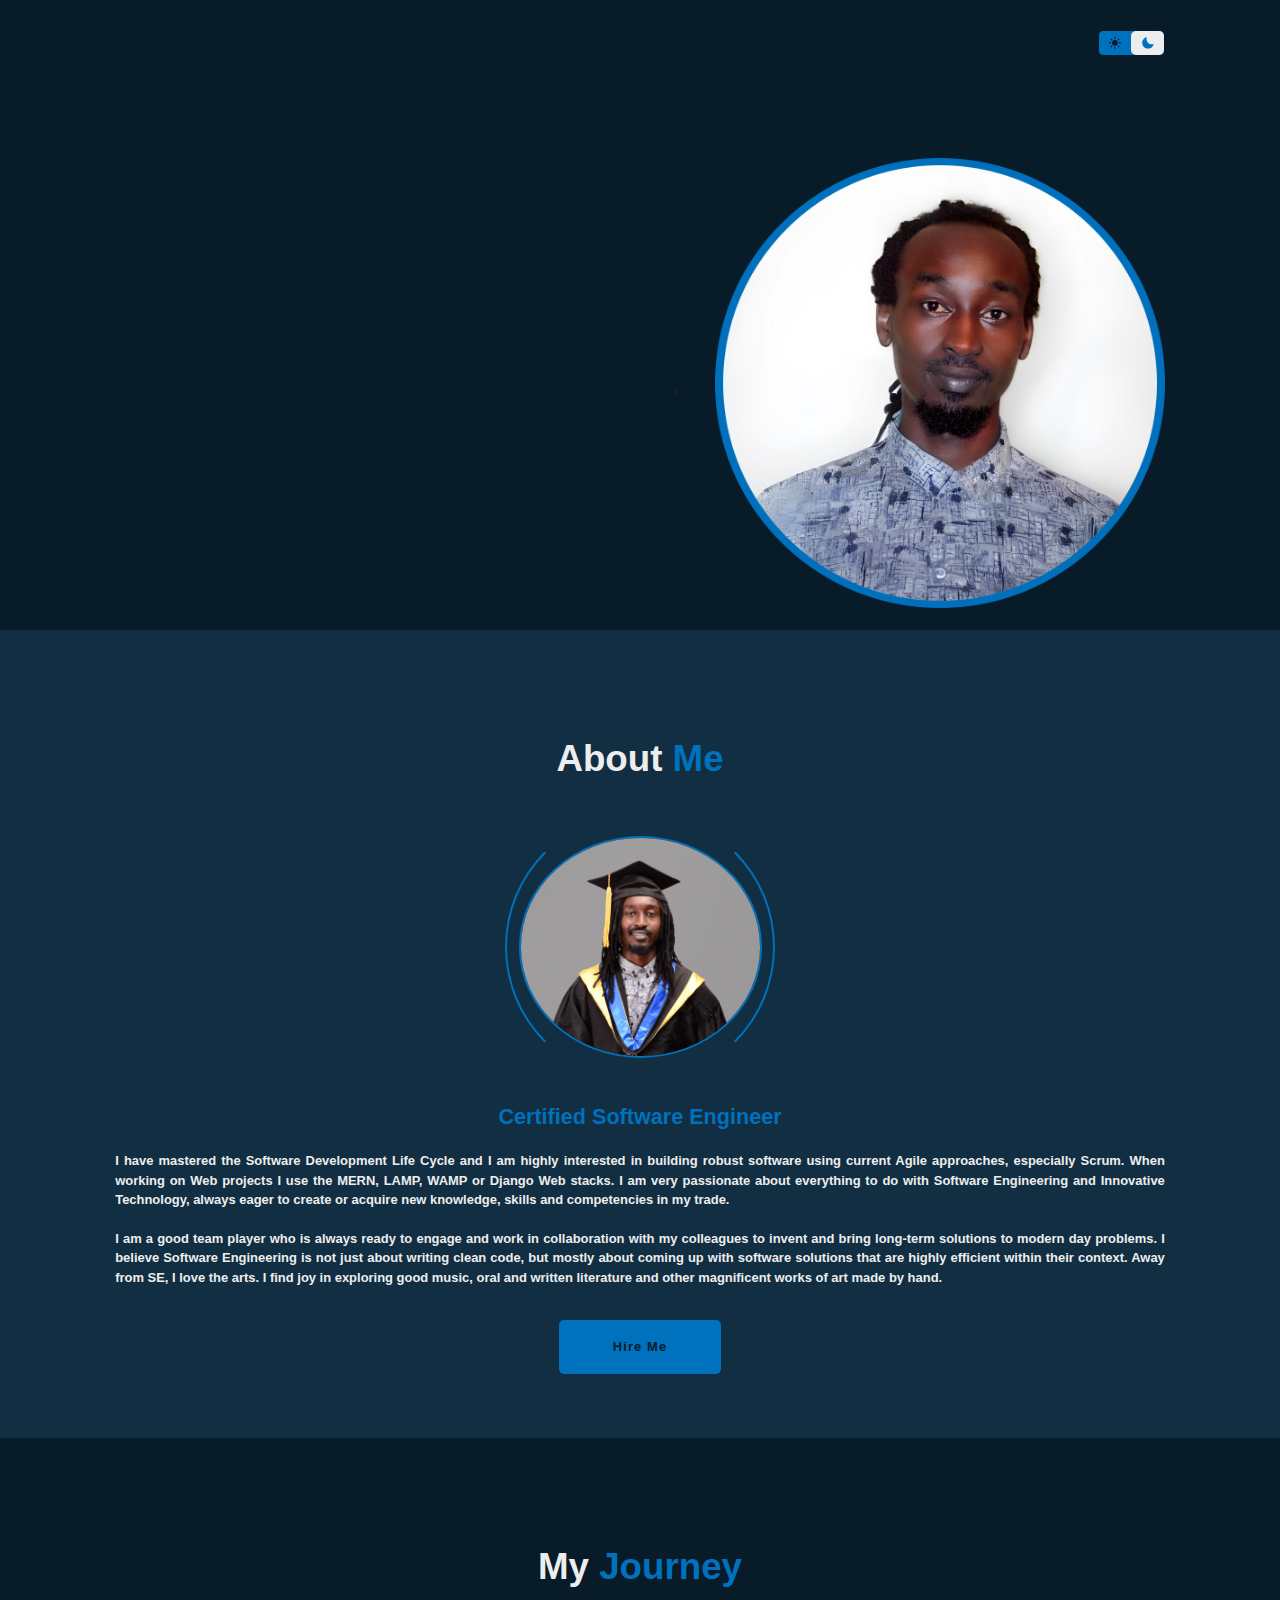
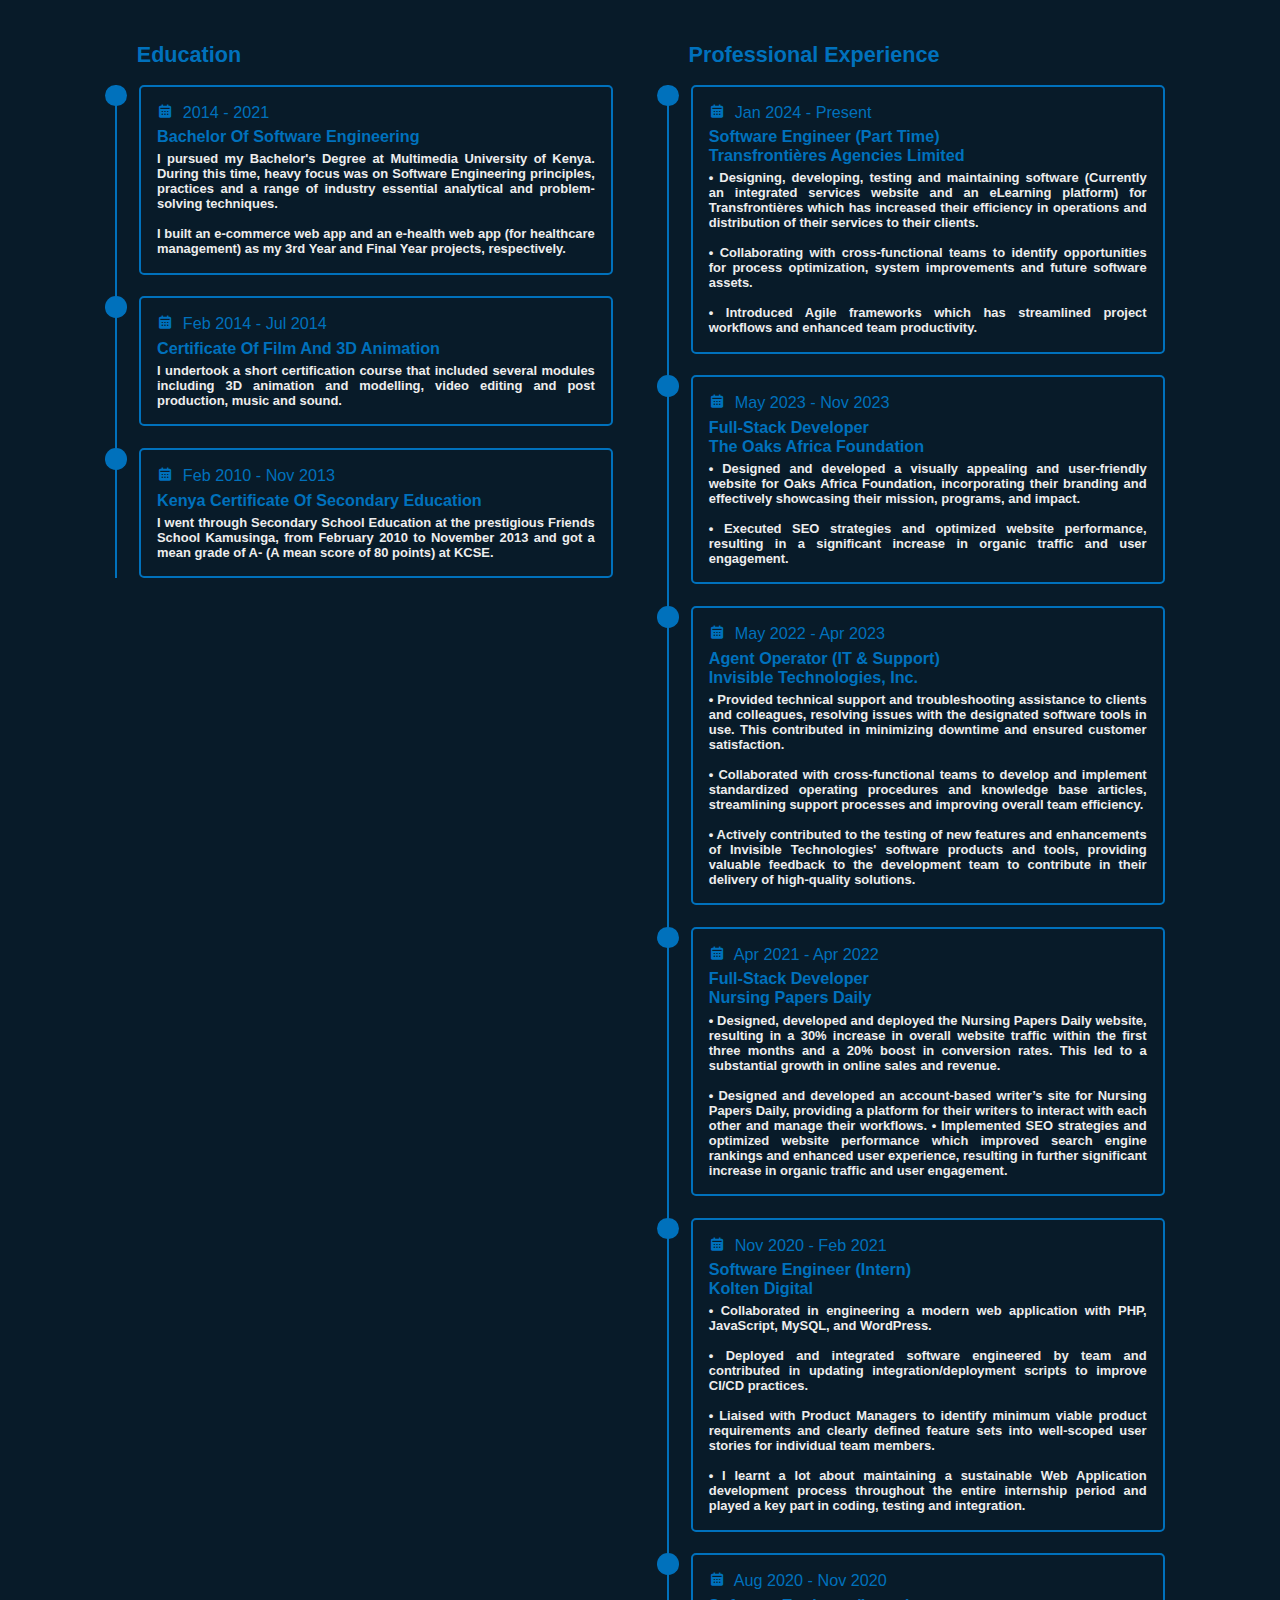
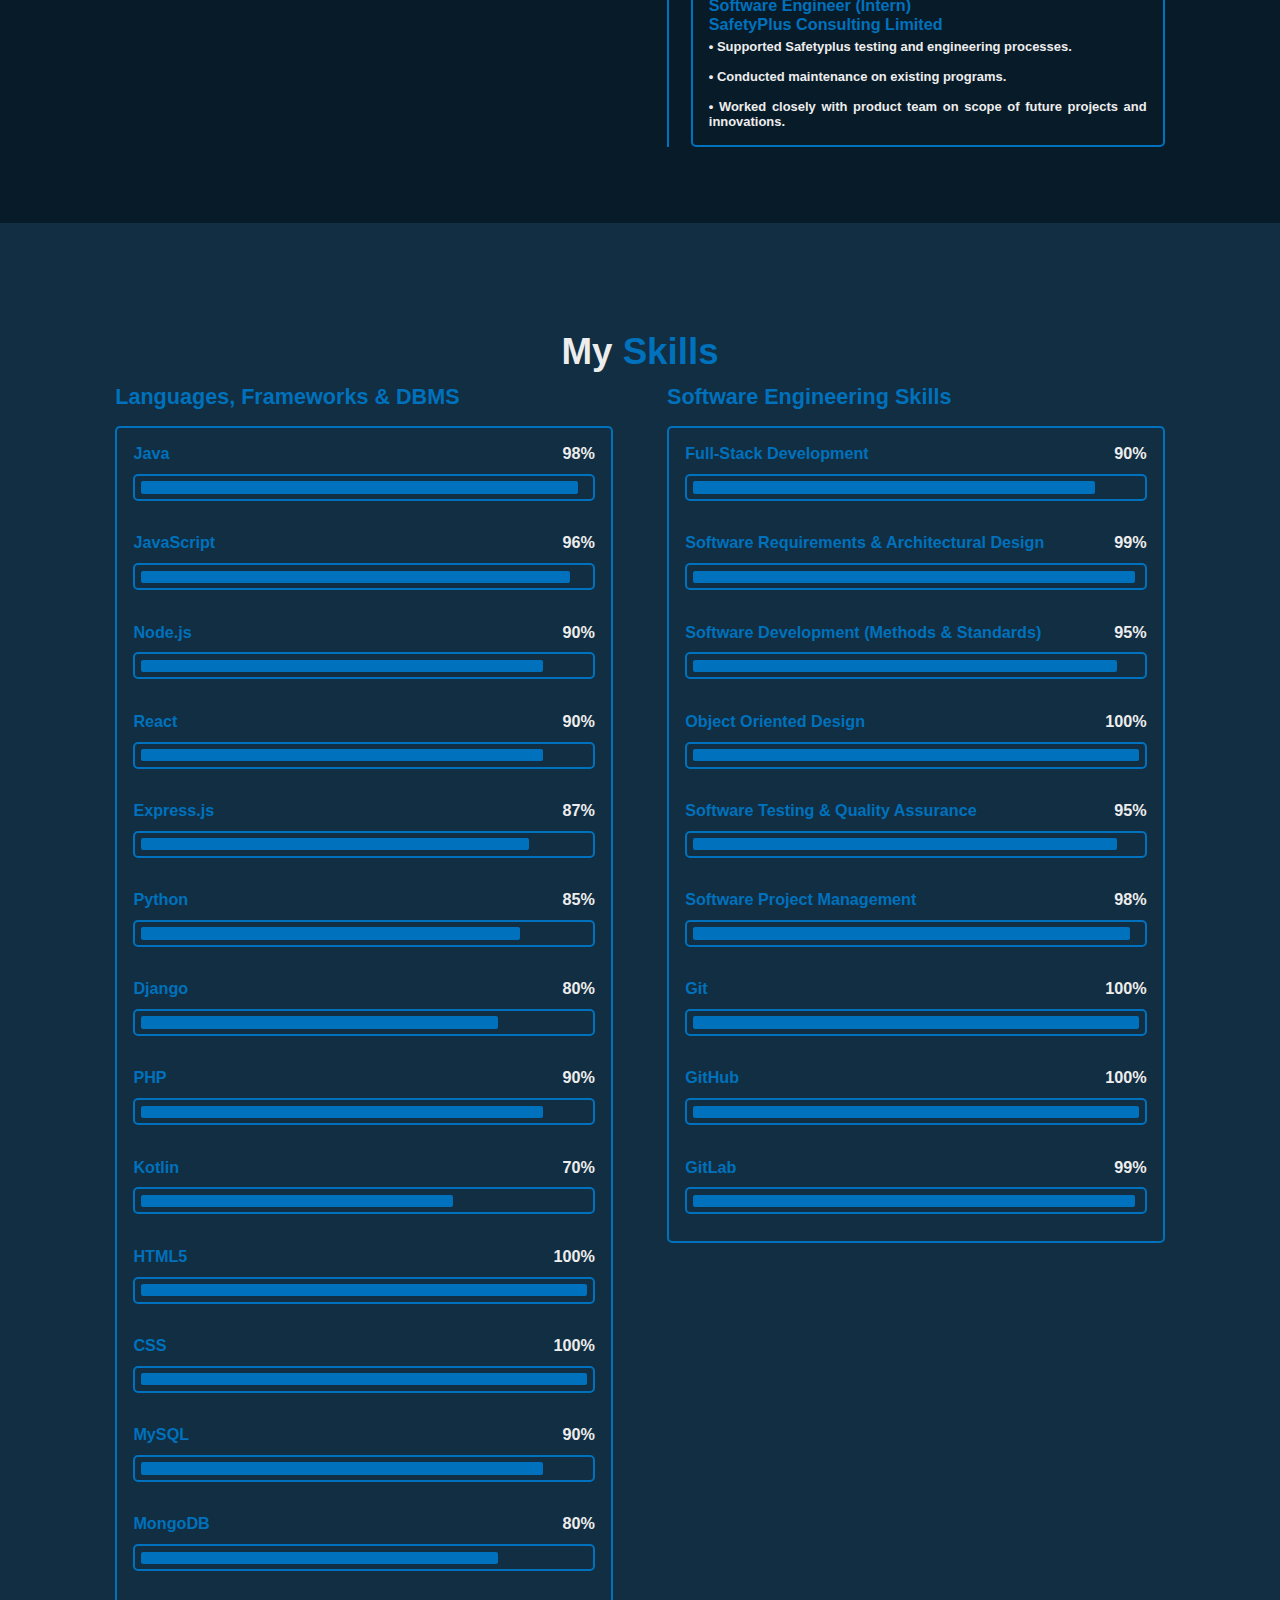
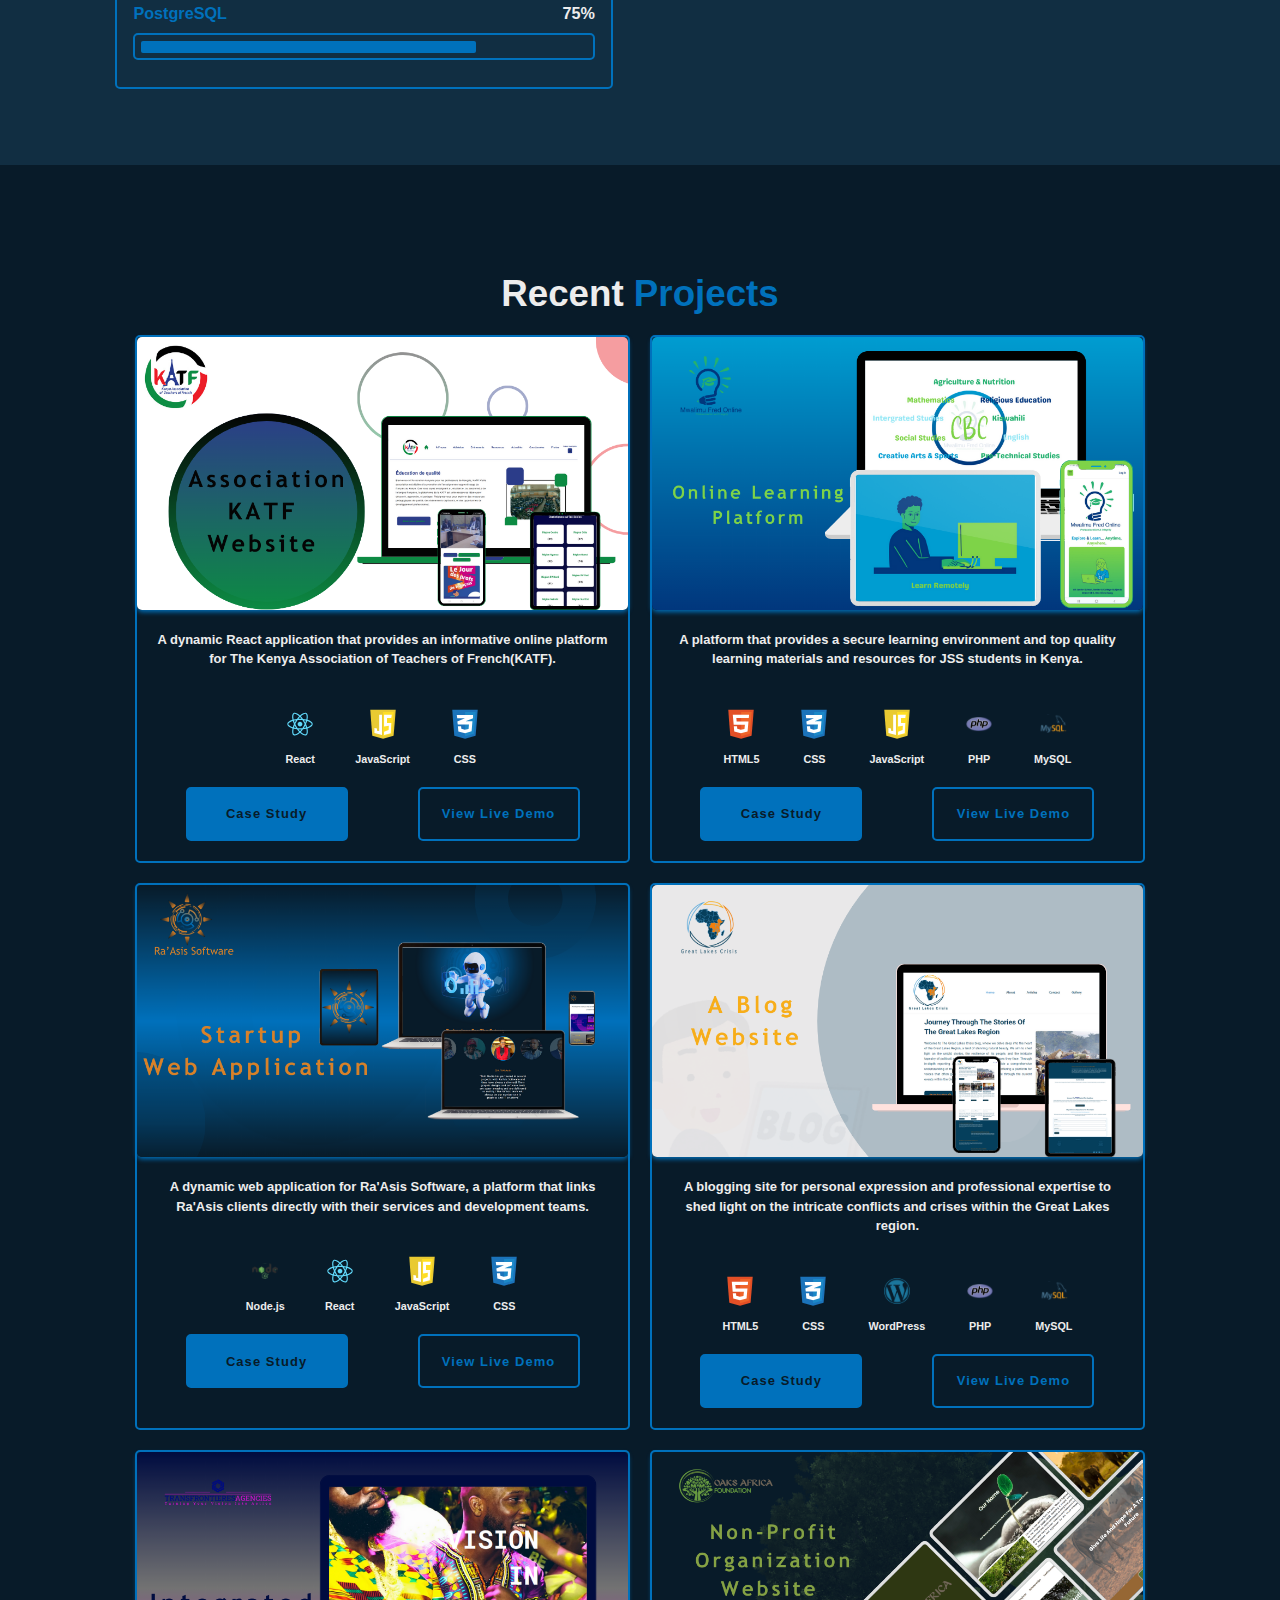
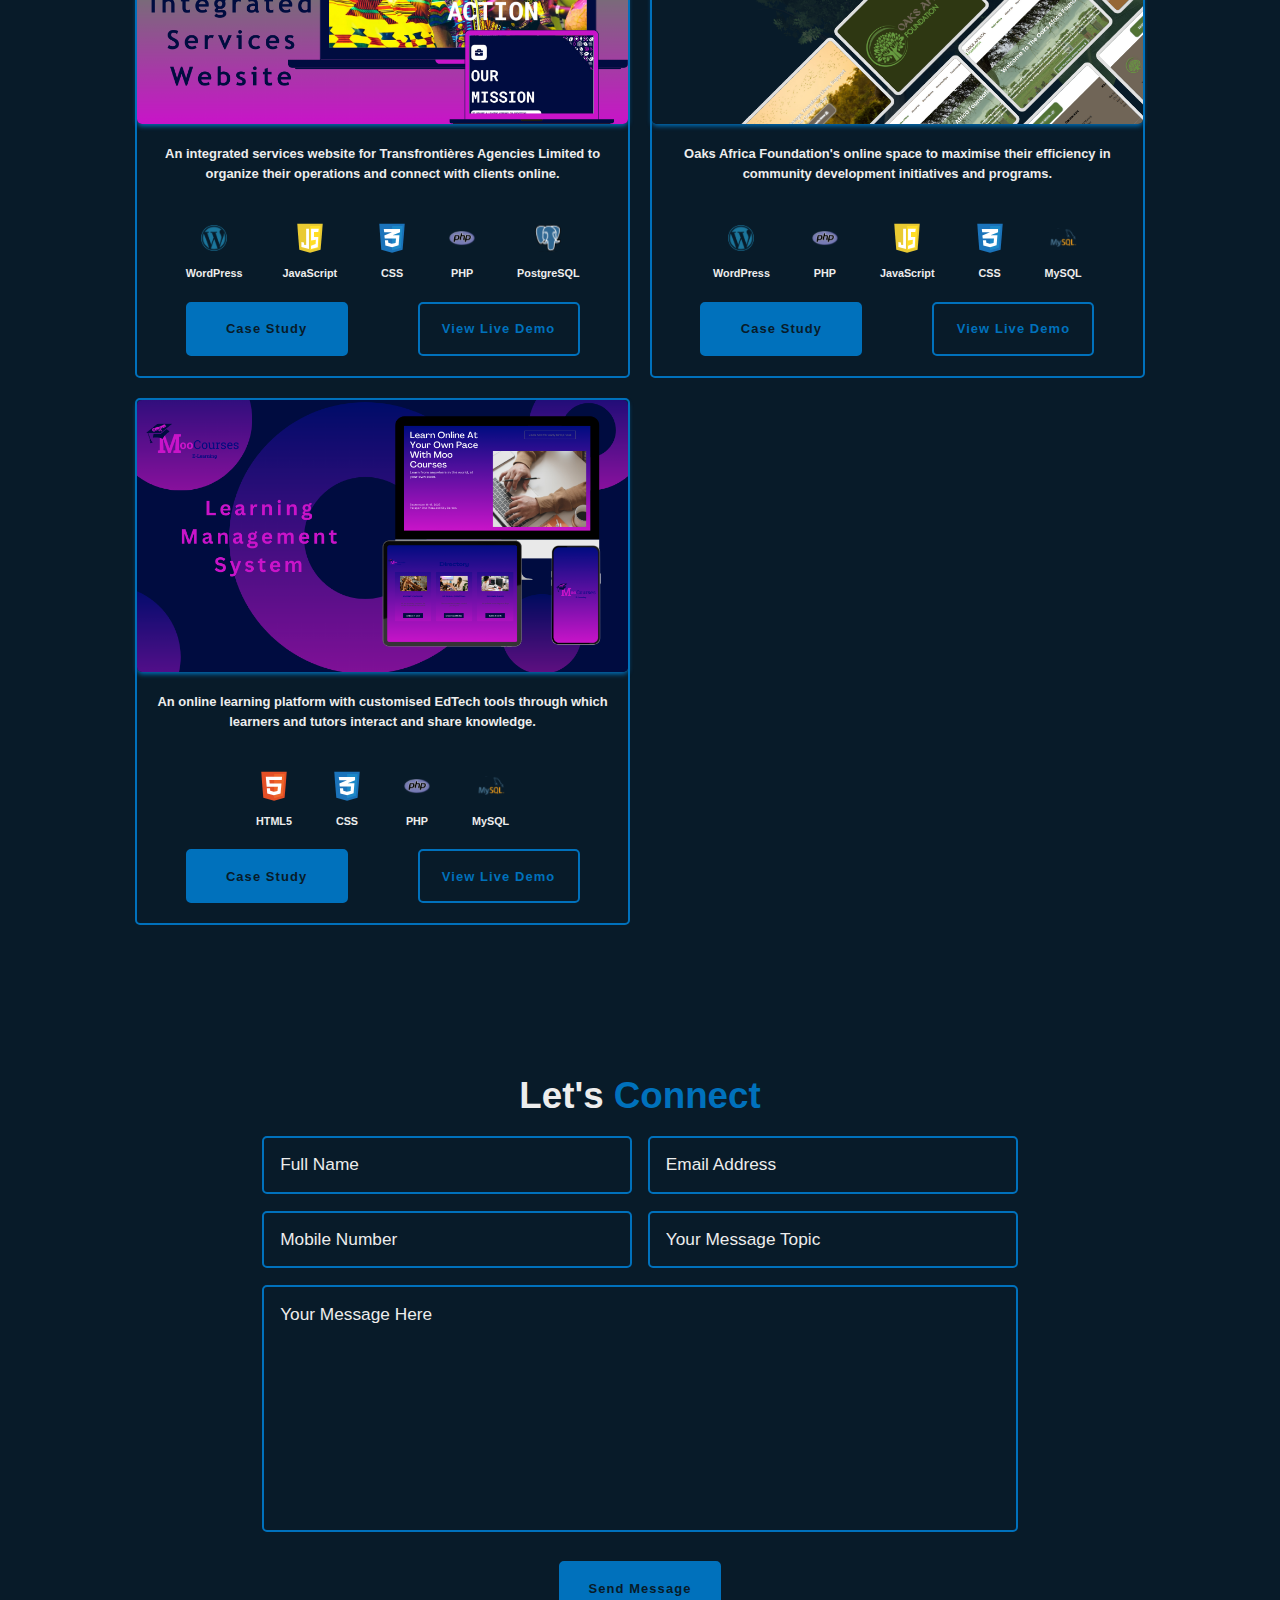
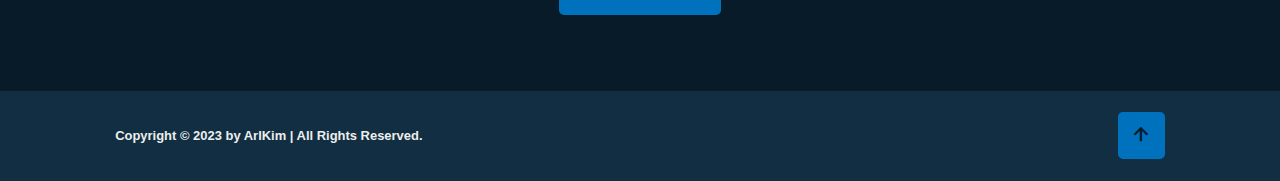
==== commit 4d482176: "Make text changes in Professional Experience section" ====
--- a/index.html
+++ b/index.html
@@ -170,7 +170,7 @@
                                 <h3>Software Engineer (Part Time)<br />Transfrontières Agencies Limited</h3>
                                 <p>
                                     • Designing, developing, testing and maintaining software (Currently an integrated services website and an eLearning platform) for Transfrontières which has increased their efficiency in operations and distribution of their services to their clients.<br /><br />
-                                    • Collaborating with cross-functional teams to identify opportunities for process optimization, system improvements and future software assets.<br /><br />• Introduced Agile development approaches which has streamlined project workflows and enhanced team productivity.
+                                    • Collaborating with cross-functional teams to identify opportunities for process optimization, system improvements and future software assets.<br /><br />• Introduced Agile frameworks which has streamlined project workflows and enhanced team productivity.
                                 </p>
                             </div>
                         </div>
@@ -195,9 +195,9 @@
                                 </div>
                                 <h3>Agent Operator (IT & Support) <br /> Invisible Technologies, Inc.</h3>
                                 <p>
-                                    • Provided technical support and troubleshooting assistance to clients, resolving hardware and software issues promptly and effectively minimized downtime and ensured customer satisfaction.<br /><br />
+                                    • Provided technical support and troubleshooting assistance to clients and colleagues, resolving issues with the designated software tools in use. This contributed in minimizing downtime and ensured customer satisfaction.<br /><br />
                                     • Collaborated with cross-functional teams to develop and implement standardized operating procedures and knowledge base articles, streamlining support processes and improving overall team efficiency.<br /><br />
-                                    • Actively contributed to the development and testing of new features and enhancements of Invisible Technologies' software products and tools, providing valuable feedback to the development team and ensured the delivery of high-quality solutions to clients.
+                                    • Actively contributed to the testing of new features and enhancements of Invisible Technologies' software products and tools, providing valuable feedback to the development team to contribute in their delivery of high-quality solutions.
                                 </p>
                             </div>
                         </div>
@@ -208,8 +208,9 @@
                                 </div>
                                 <h3>Full-Stack Developer<br />Nursing Papers Daily</h3>
                                 <p>
-                                    • Designed, developed and deployed the Nursing Papers Daily's website, resulting in a 30% increase in overall website traffic within the first three months and a 20% boost in conversion rates. This led to a substantial growth in online sales and revenue.<br /><br />
-                                    • Designed and developed other responsive user-friendly websites for Nursing Papers Daily, incorporating modern design principles and best practices.
+                                    • Designed, developed and deployed the Nursing Papers Daily website, resulting in a 30% increase in overall website traffic within the first three months and a 20% boost in conversion rates. This led to a substantial growth in online sales and revenue.<br /><br />
+                                    • Designed and developed an account-based writer’s site for Nursing Papers Daily, providing a platform for their writers to interact with each other and manage their workflows.
+                                    • Implemented SEO strategies and optimized website performance which improved search engine rankings and enhanced user experience, resulting in further significant increase in organic traffic and user engagement. 
                                 </p>
                             </div>
                         </div>
@@ -221,7 +222,7 @@
                                 <h3>Software Engineer (Intern)<br />Kolten Digital</h3>
                                 <p>
                                     • Collaborated in engineering a modern web application with PHP, JavaScript, MySQL, and WordPress.<br /><br /> 
-                                    • Efficiently deployed and integrated software engineered by team and updated integration/deployment scripts to improve continuous integration practices.<br /><br />
+                                    • Deployed and integrated software engineered by team and contributed in updating integration/deployment scripts to improve CI/CD practices.<br /><br />
                                     • Liaised with Product Managers to identify minimum viable product requirements and clearly defined feature sets into well-scoped user stories for individual team members.<br /><br />
                                     • I learnt a lot about maintaining a sustainable Web Application development process throughout the entire internship period and played a key part in coding, testing and integration.
                                 </p>
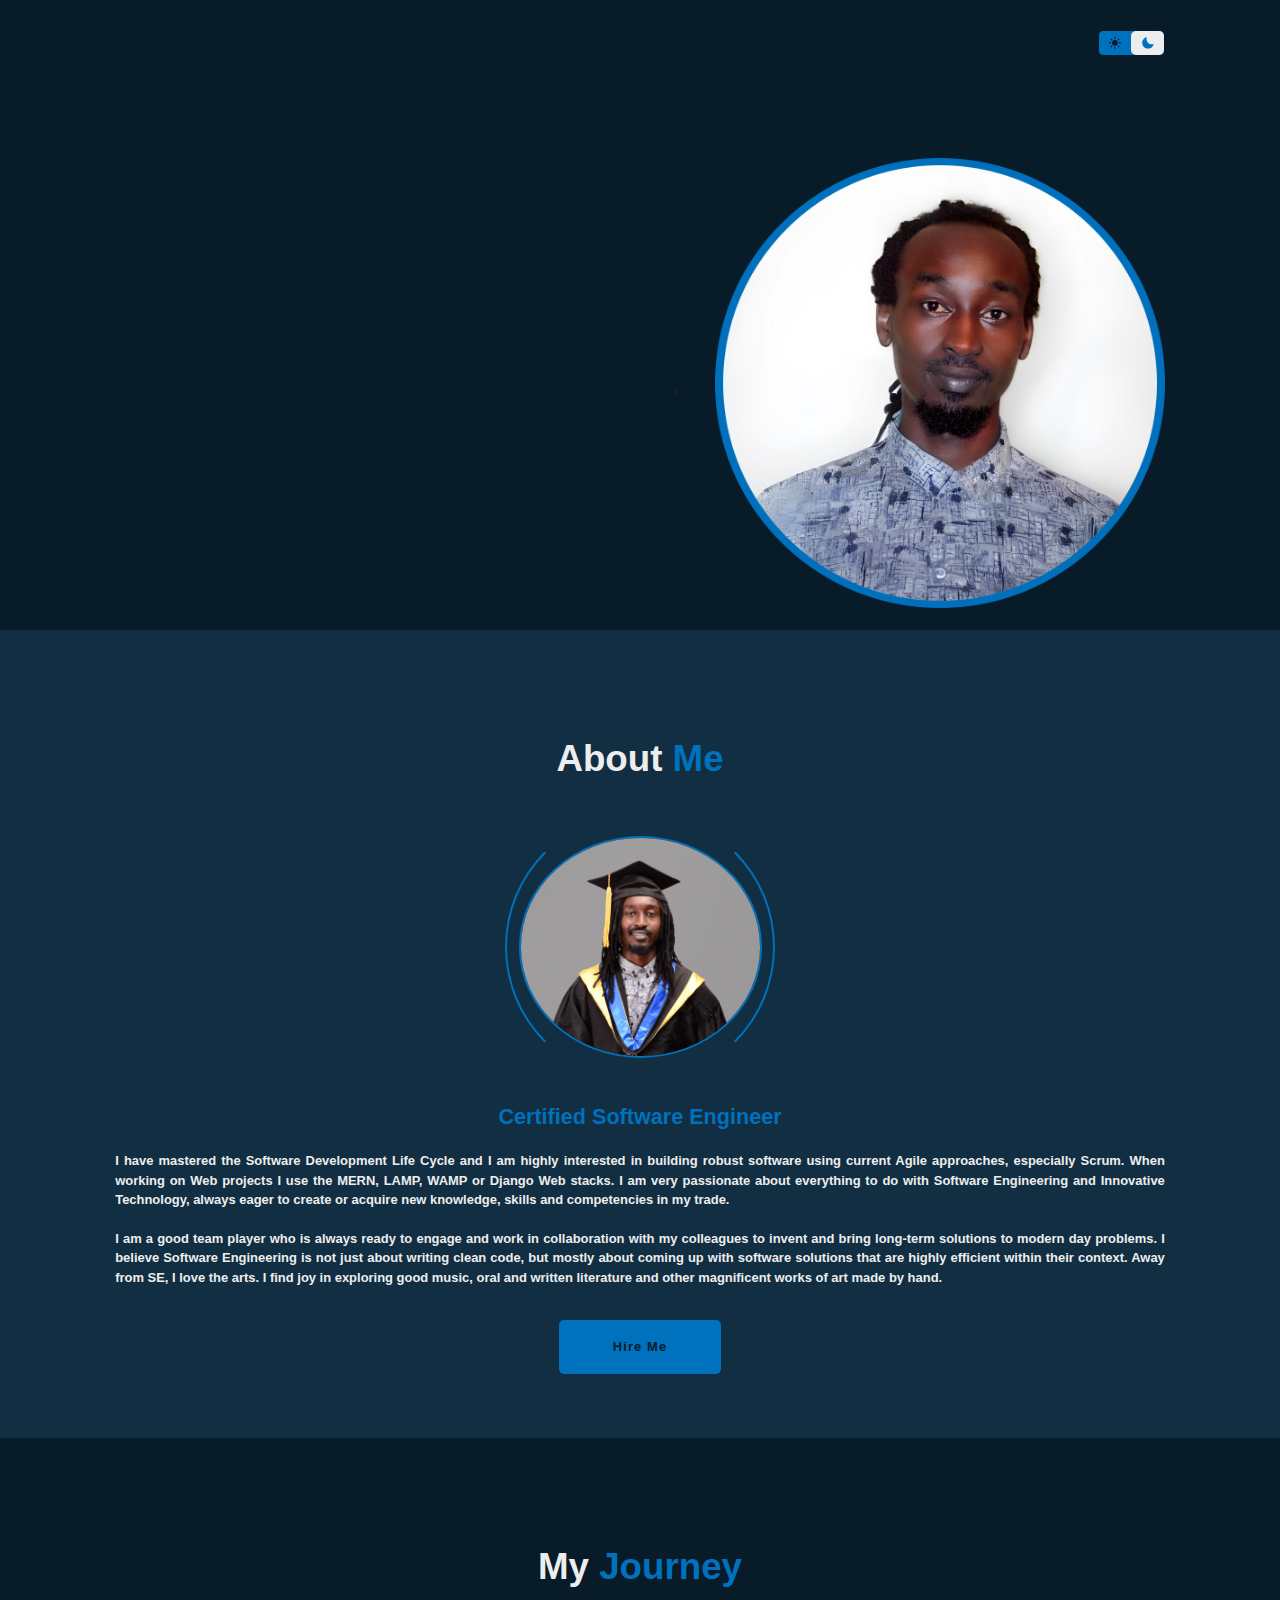
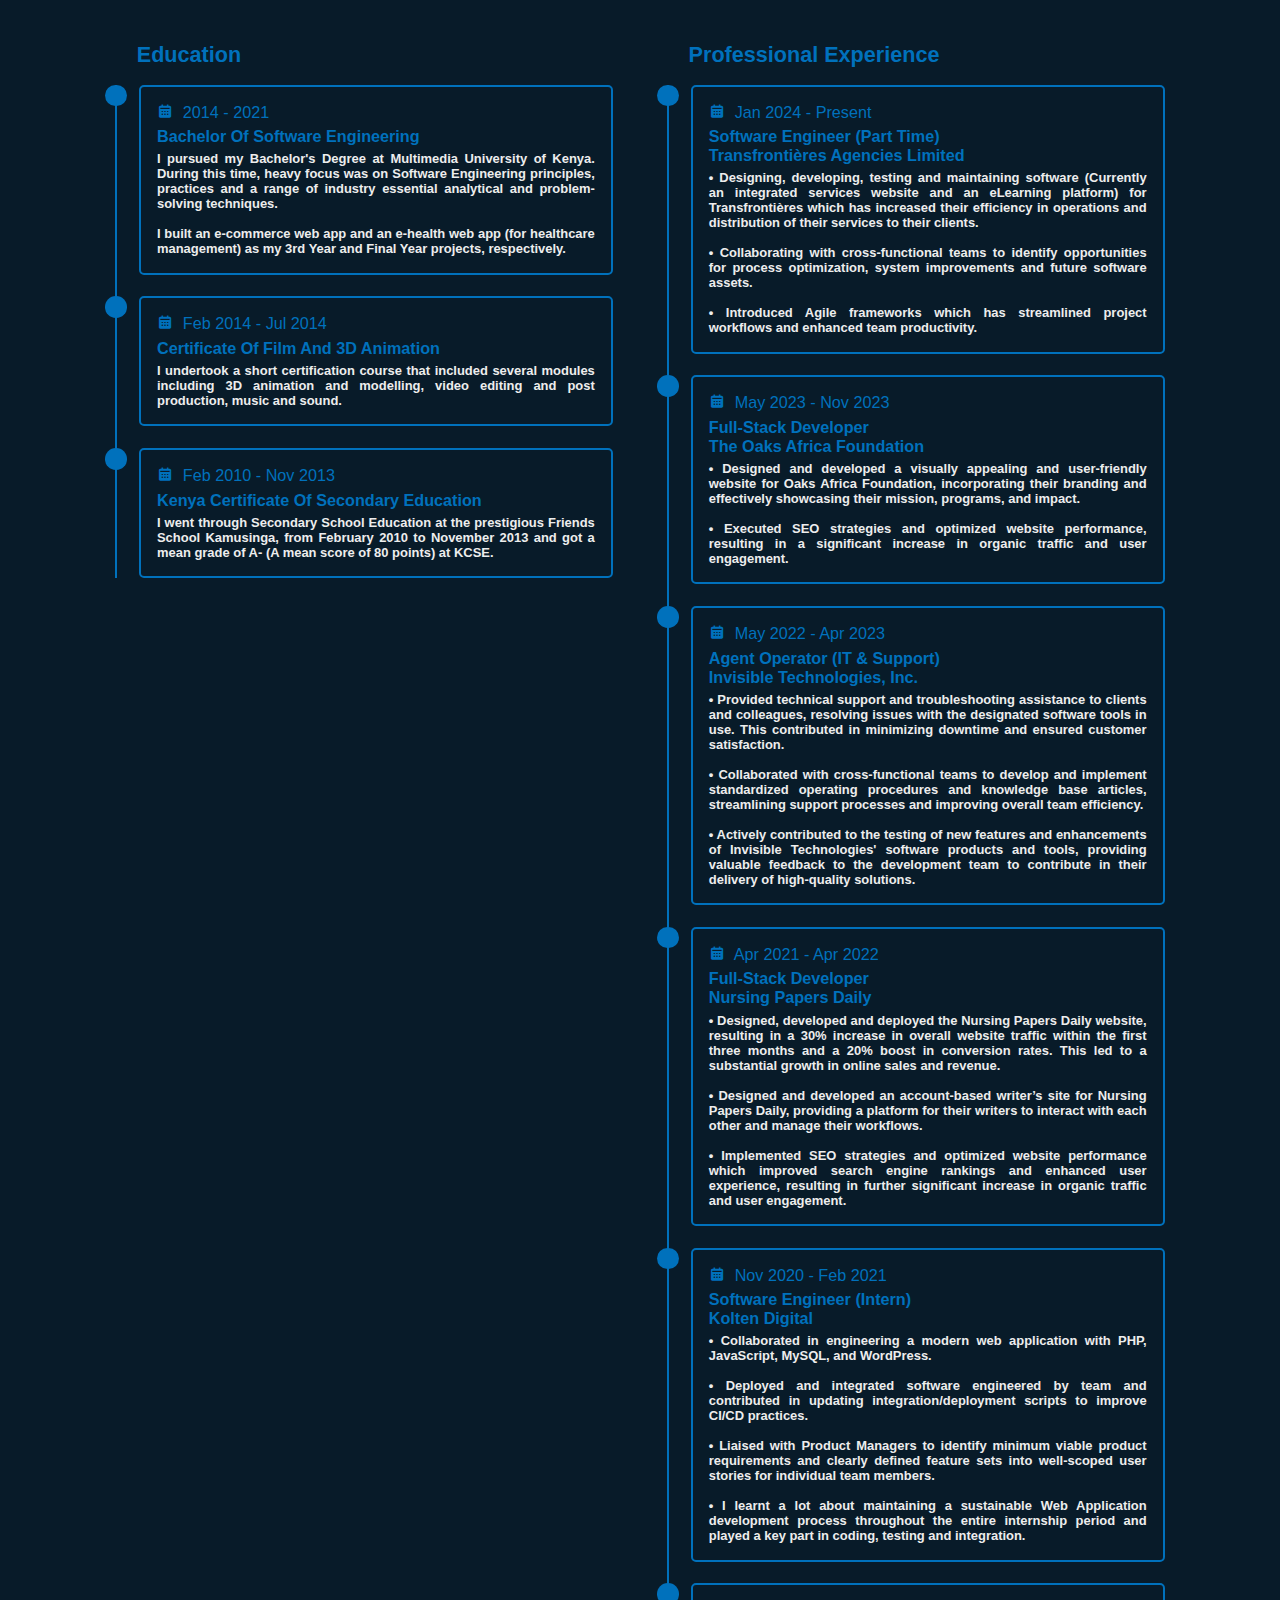
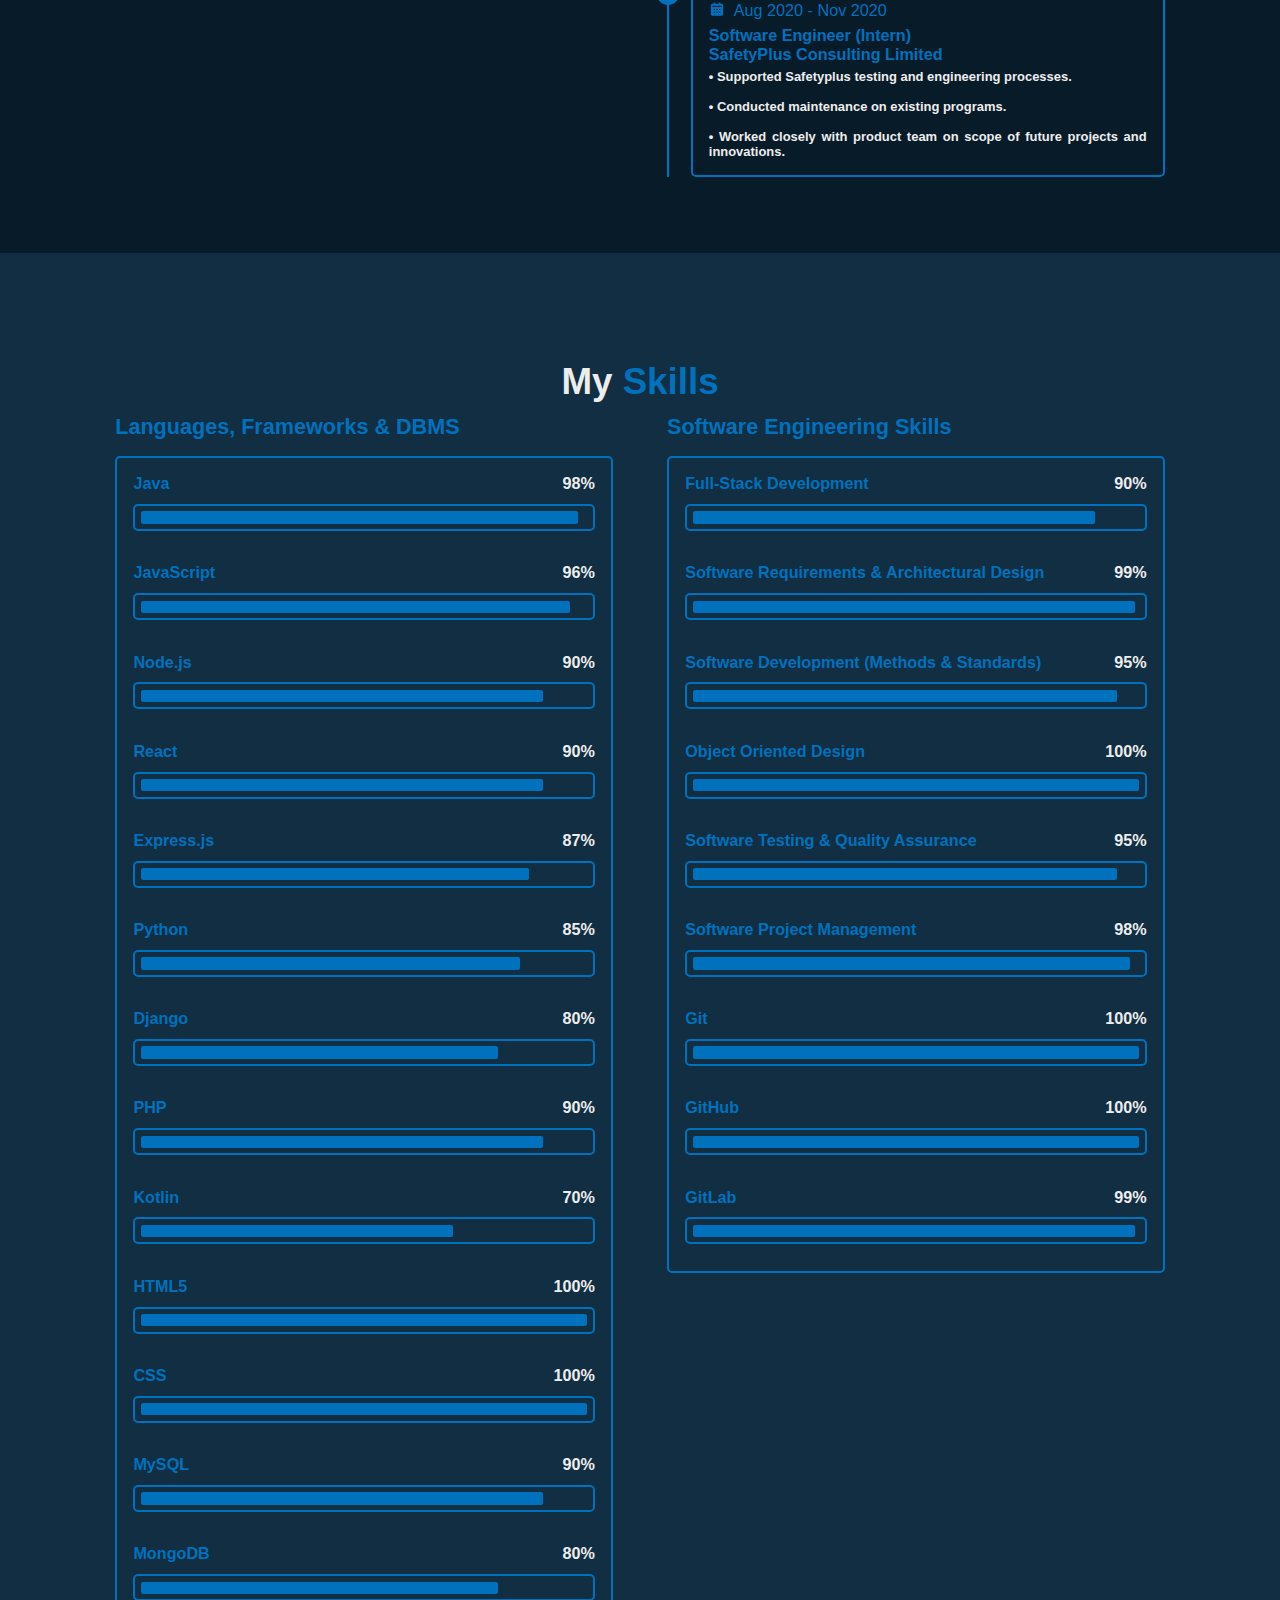
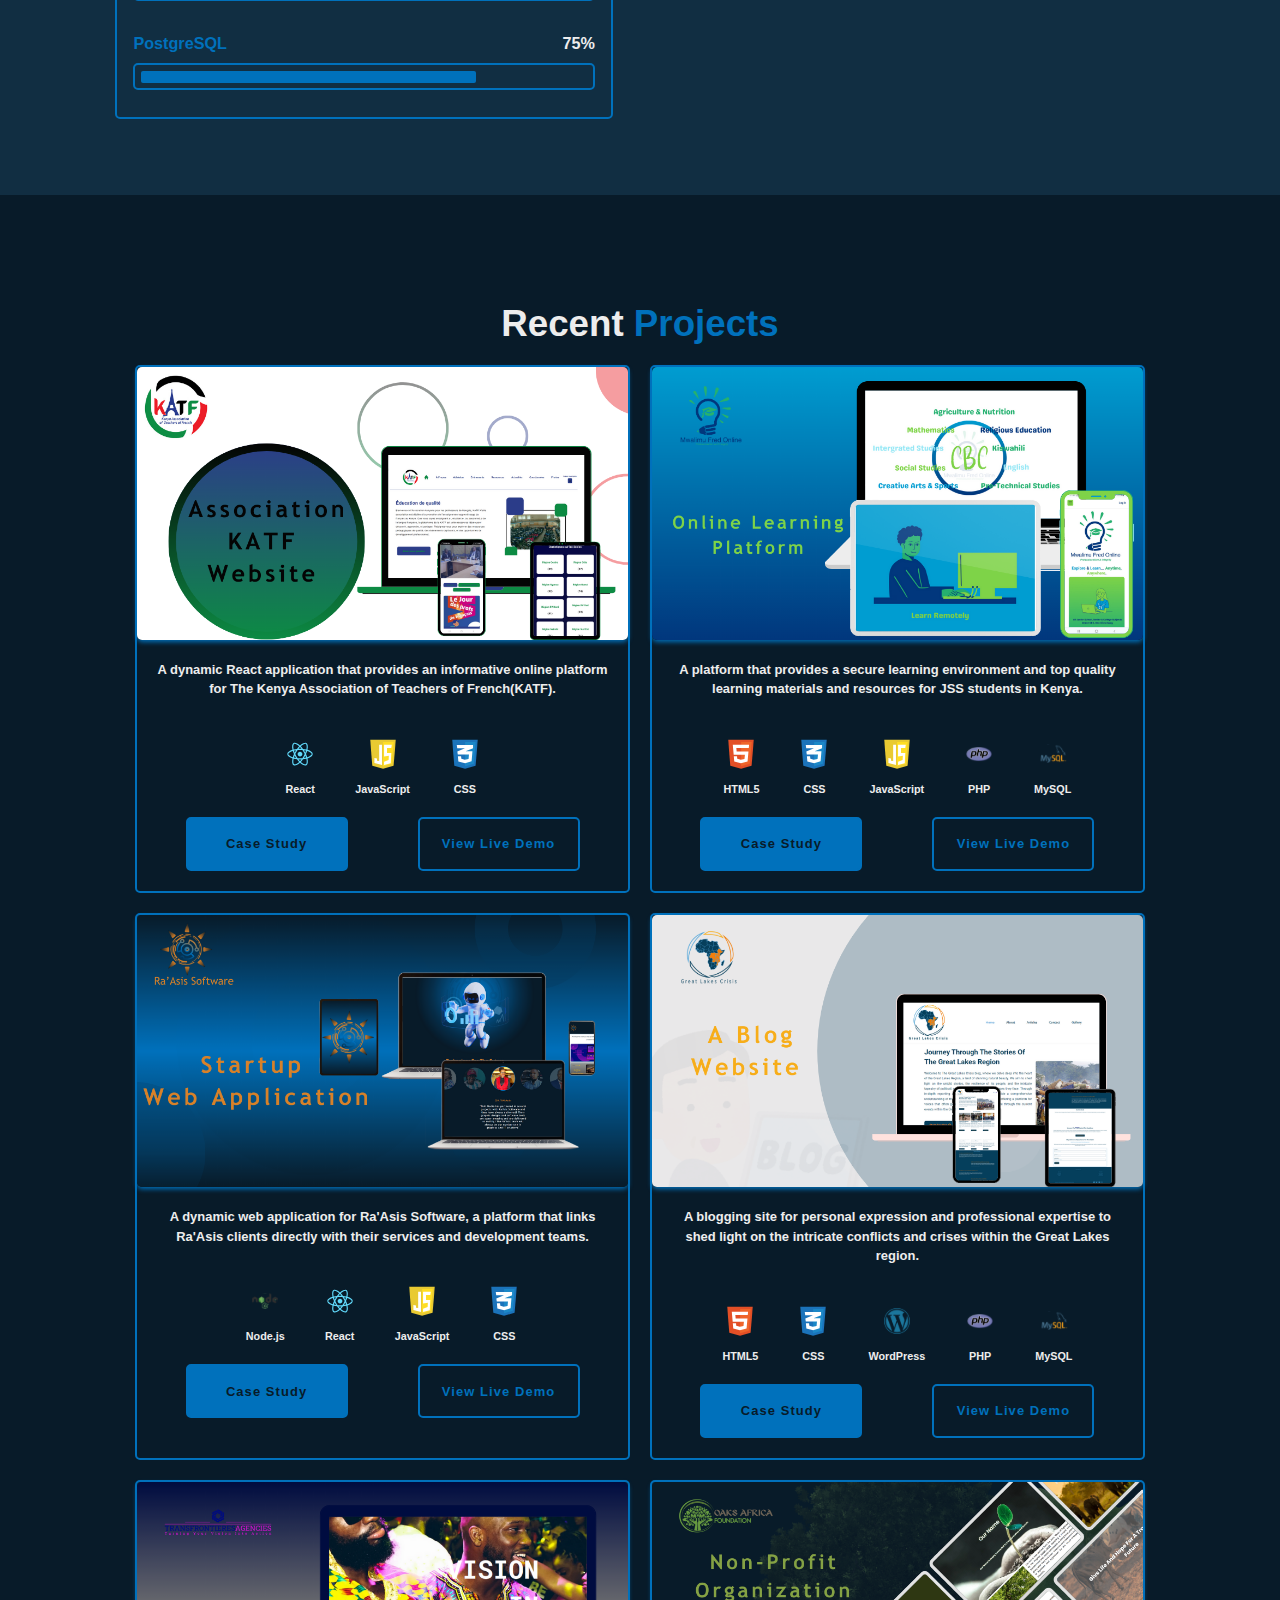
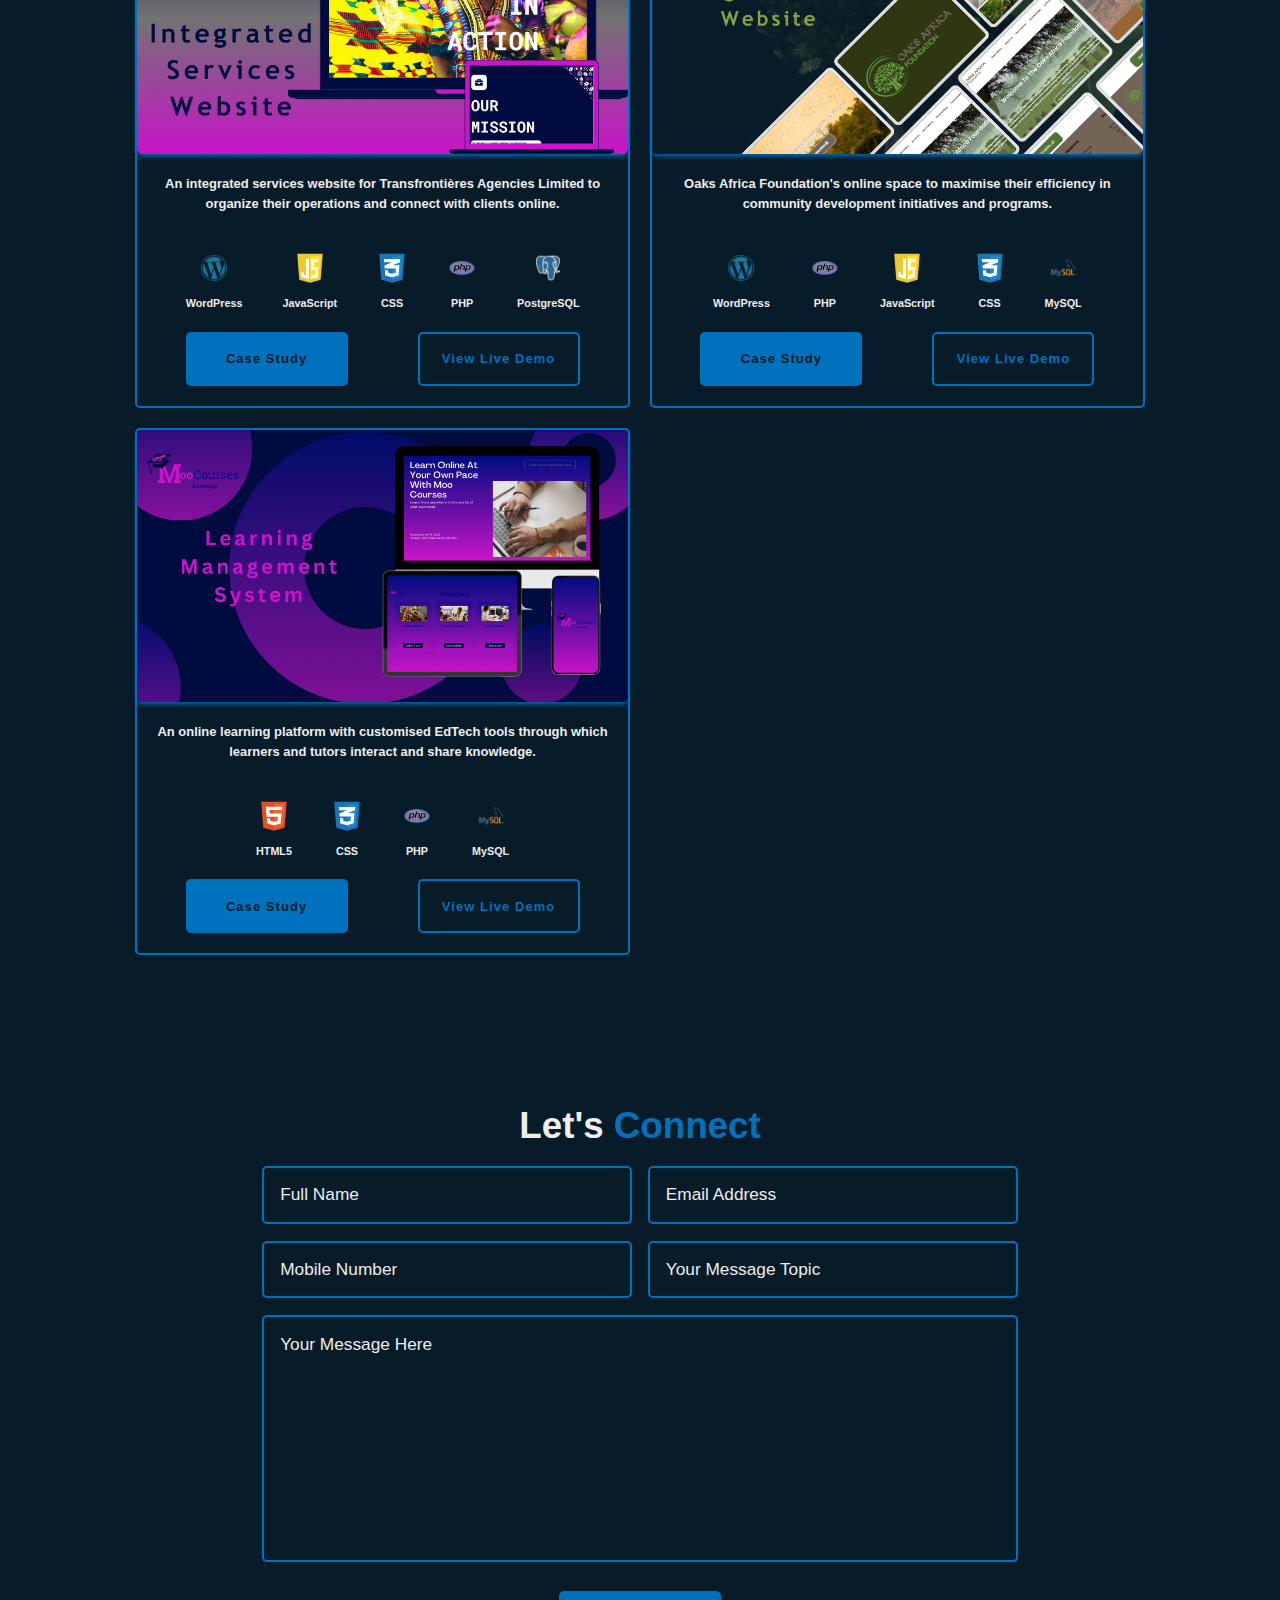
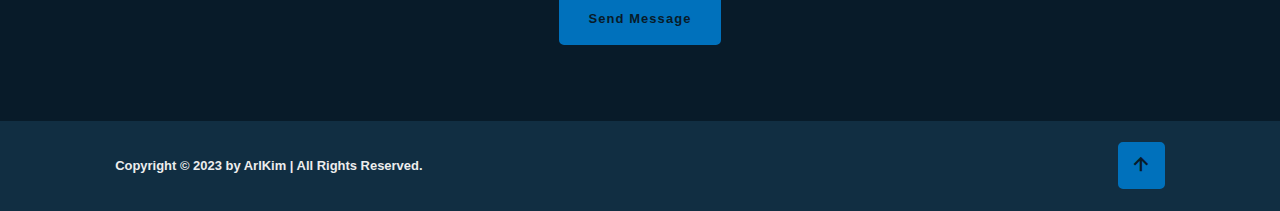
==== commit e763cc41: "Specify correct spacing in modified text" ====
--- a/index.html
+++ b/index.html
@@ -209,7 +209,7 @@
                                 <h3>Full-Stack Developer<br />Nursing Papers Daily</h3>
                                 <p>
                                     • Designed, developed and deployed the Nursing Papers Daily website, resulting in a 30% increase in overall website traffic within the first three months and a 20% boost in conversion rates. This led to a substantial growth in online sales and revenue.<br /><br />
-                                    • Designed and developed an account-based writer’s site for Nursing Papers Daily, providing a platform for their writers to interact with each other and manage their workflows.
+                                    • Designed and developed an account-based writer’s site for Nursing Papers Daily, providing a platform for their writers to interact with each other and manage their workflows.<br /><br />
                                     • Implemented SEO strategies and optimized website performance which improved search engine rankings and enhanced user experience, resulting in further significant increase in organic traffic and user engagement. 
                                 </p>
                             </div>
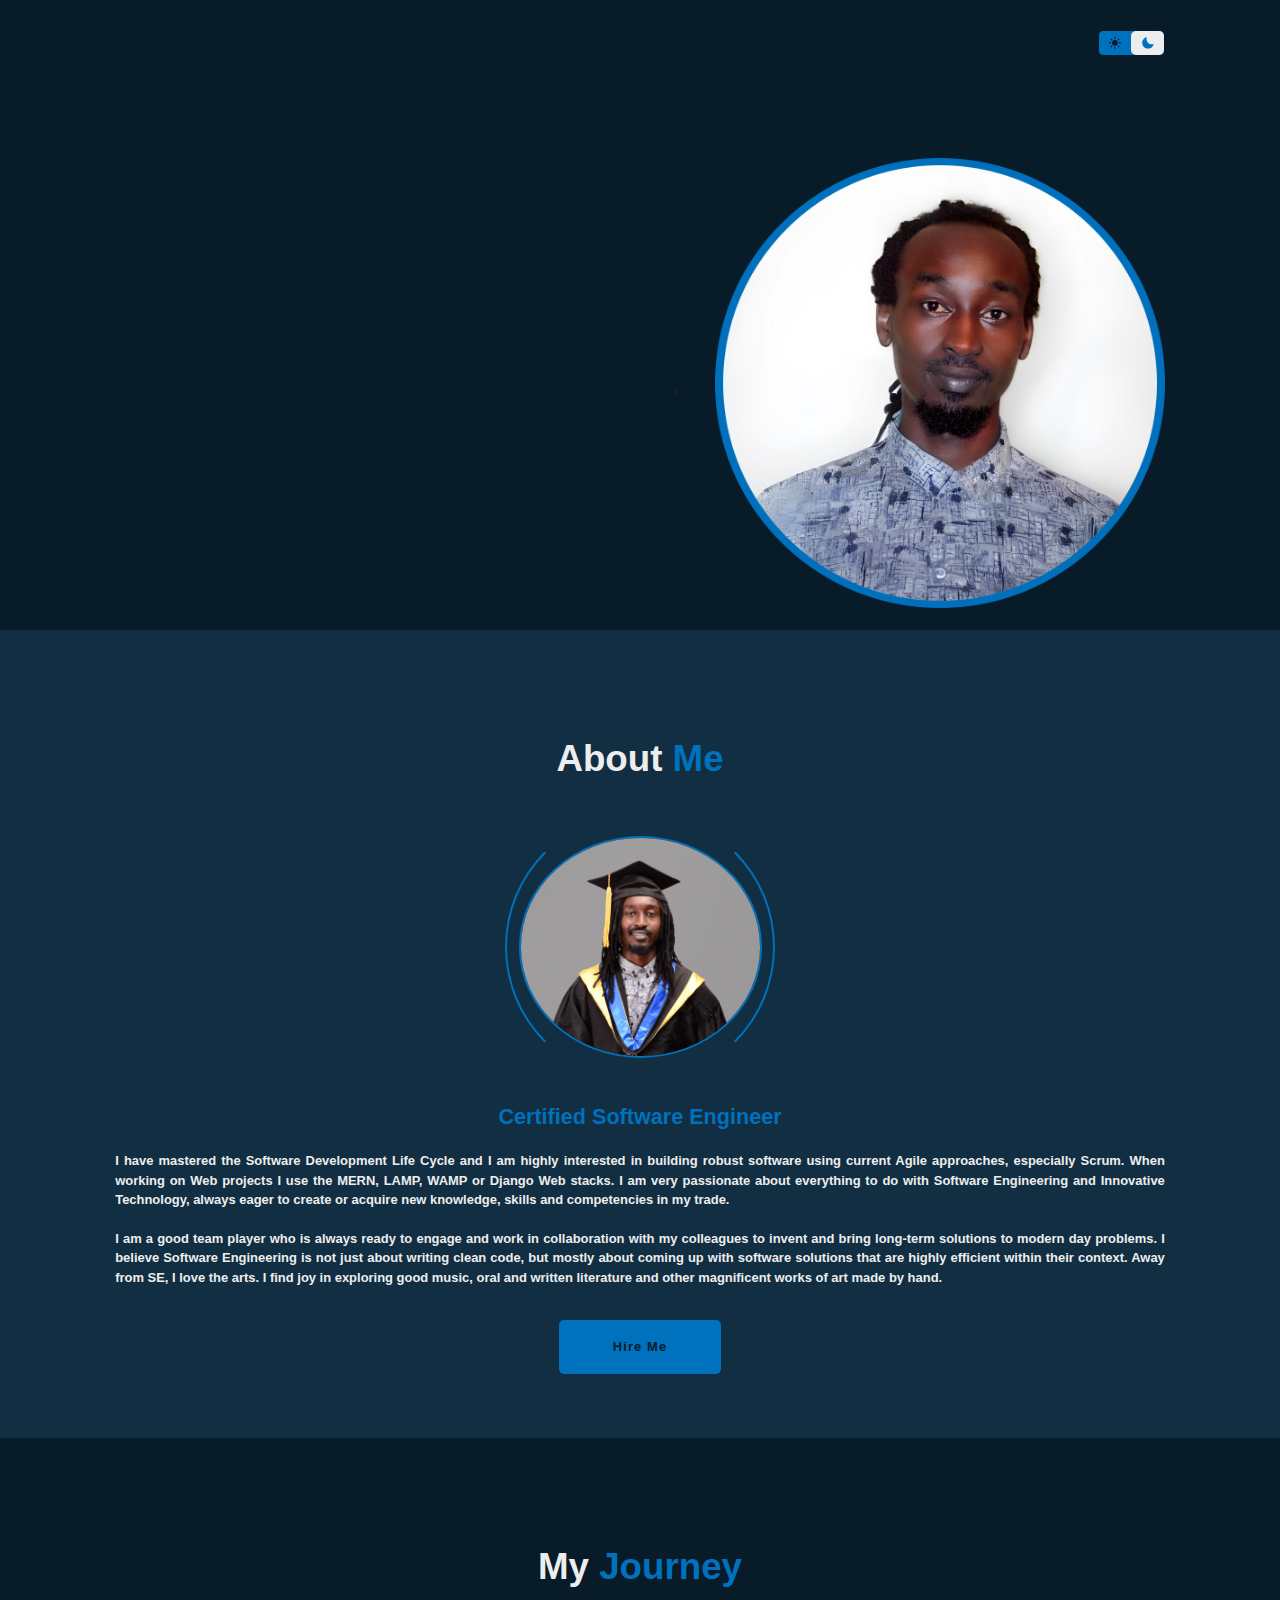
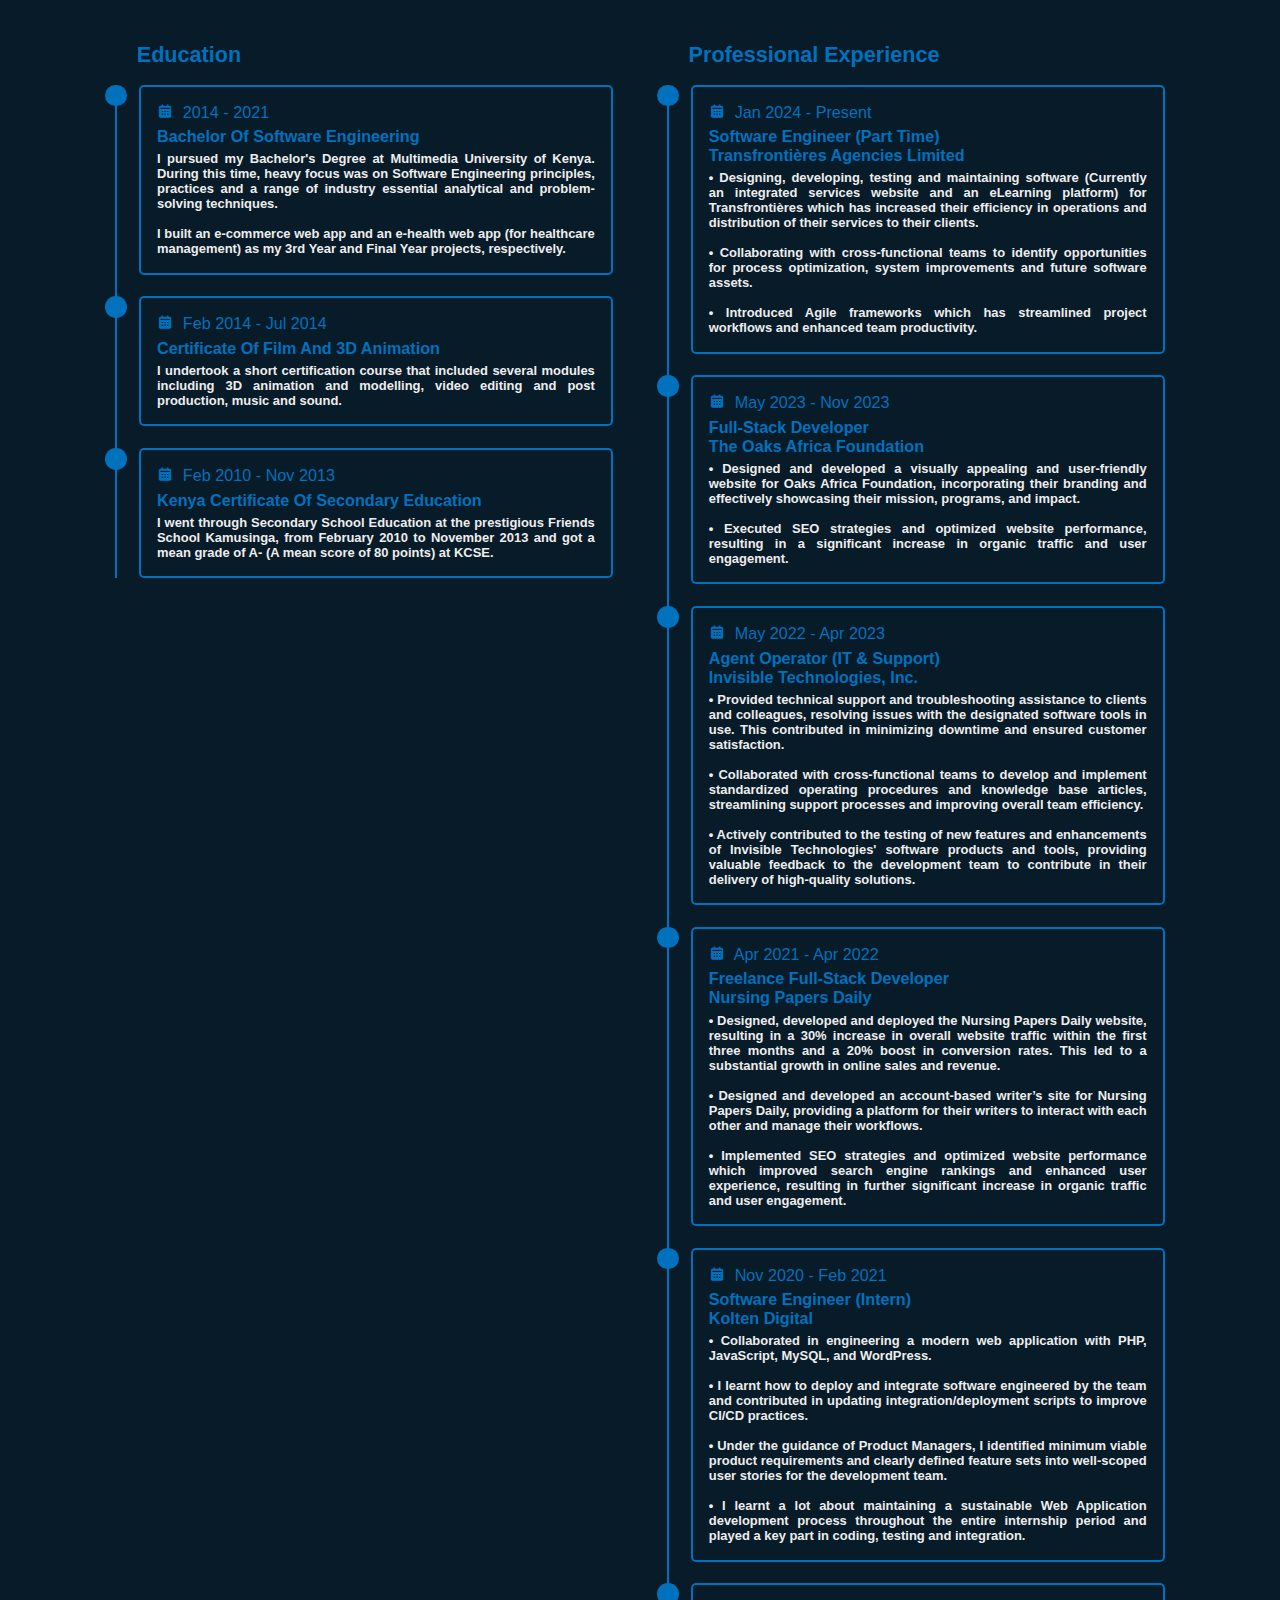
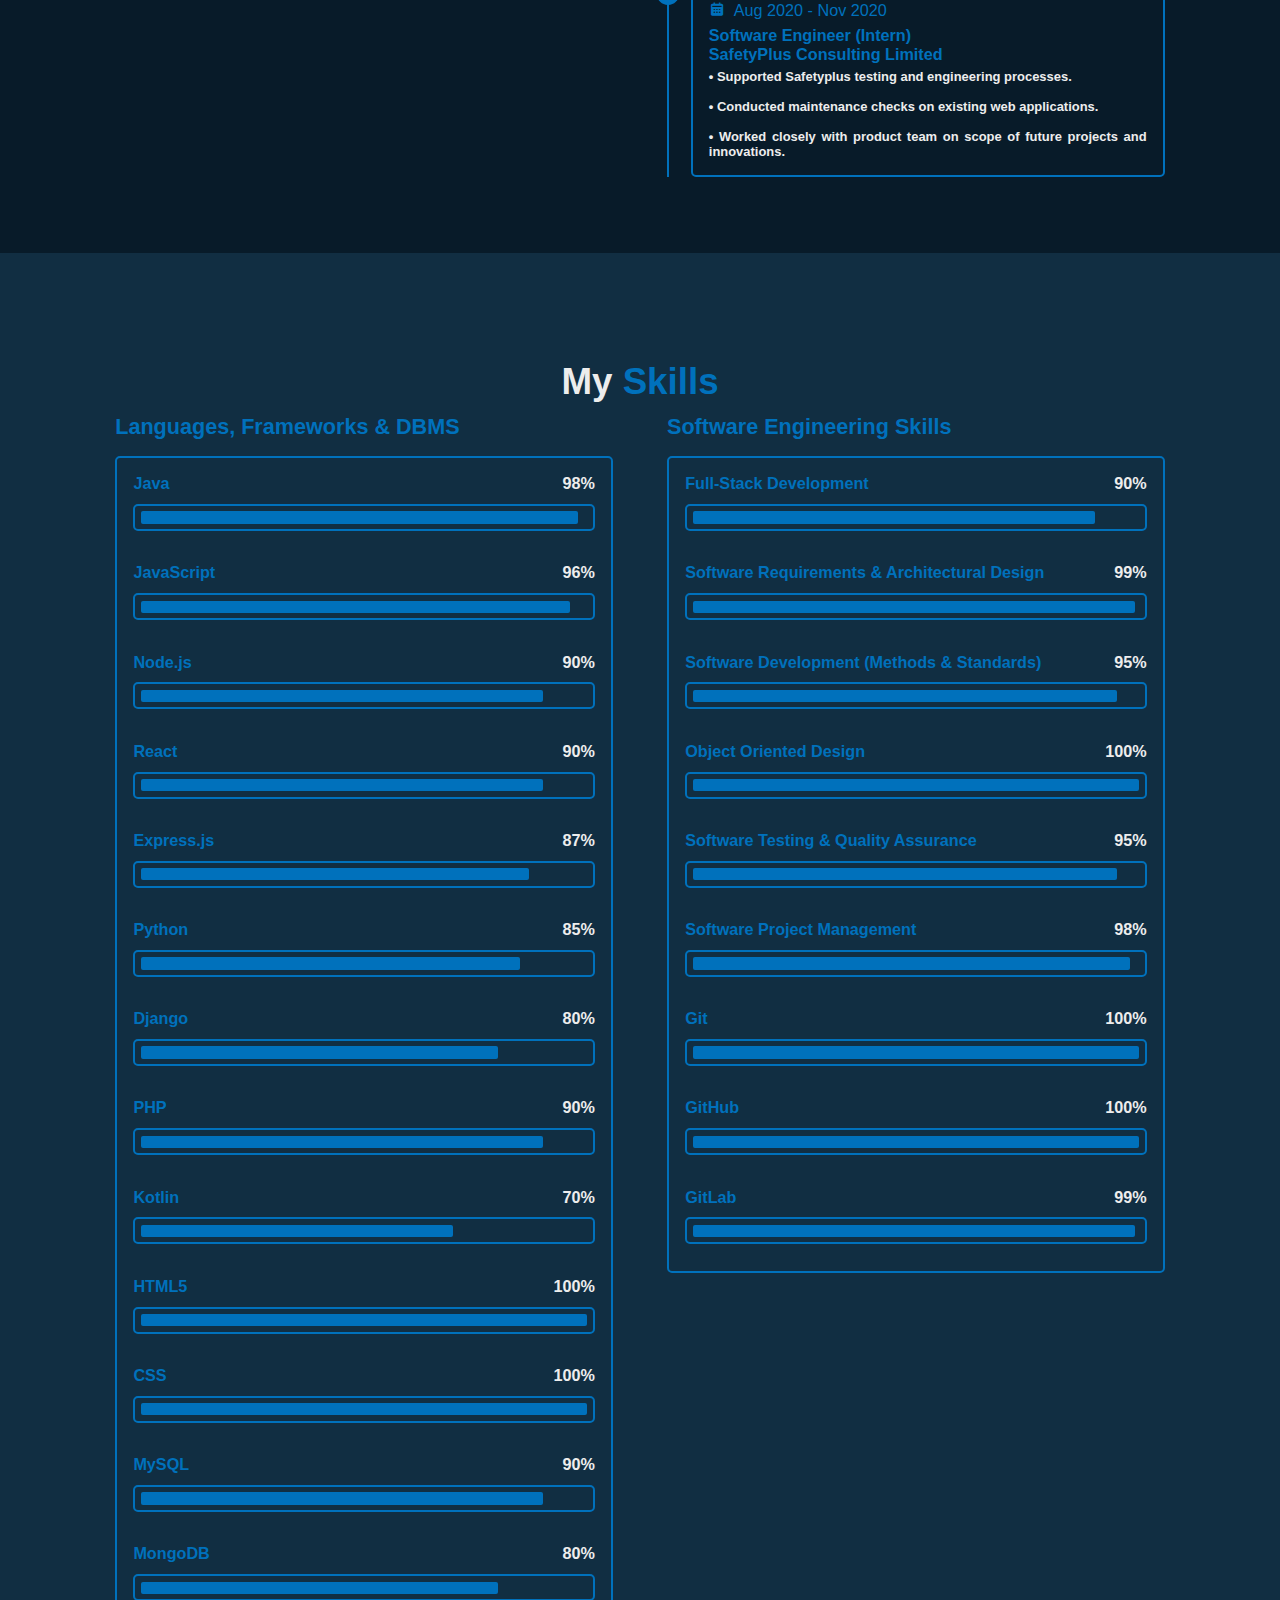
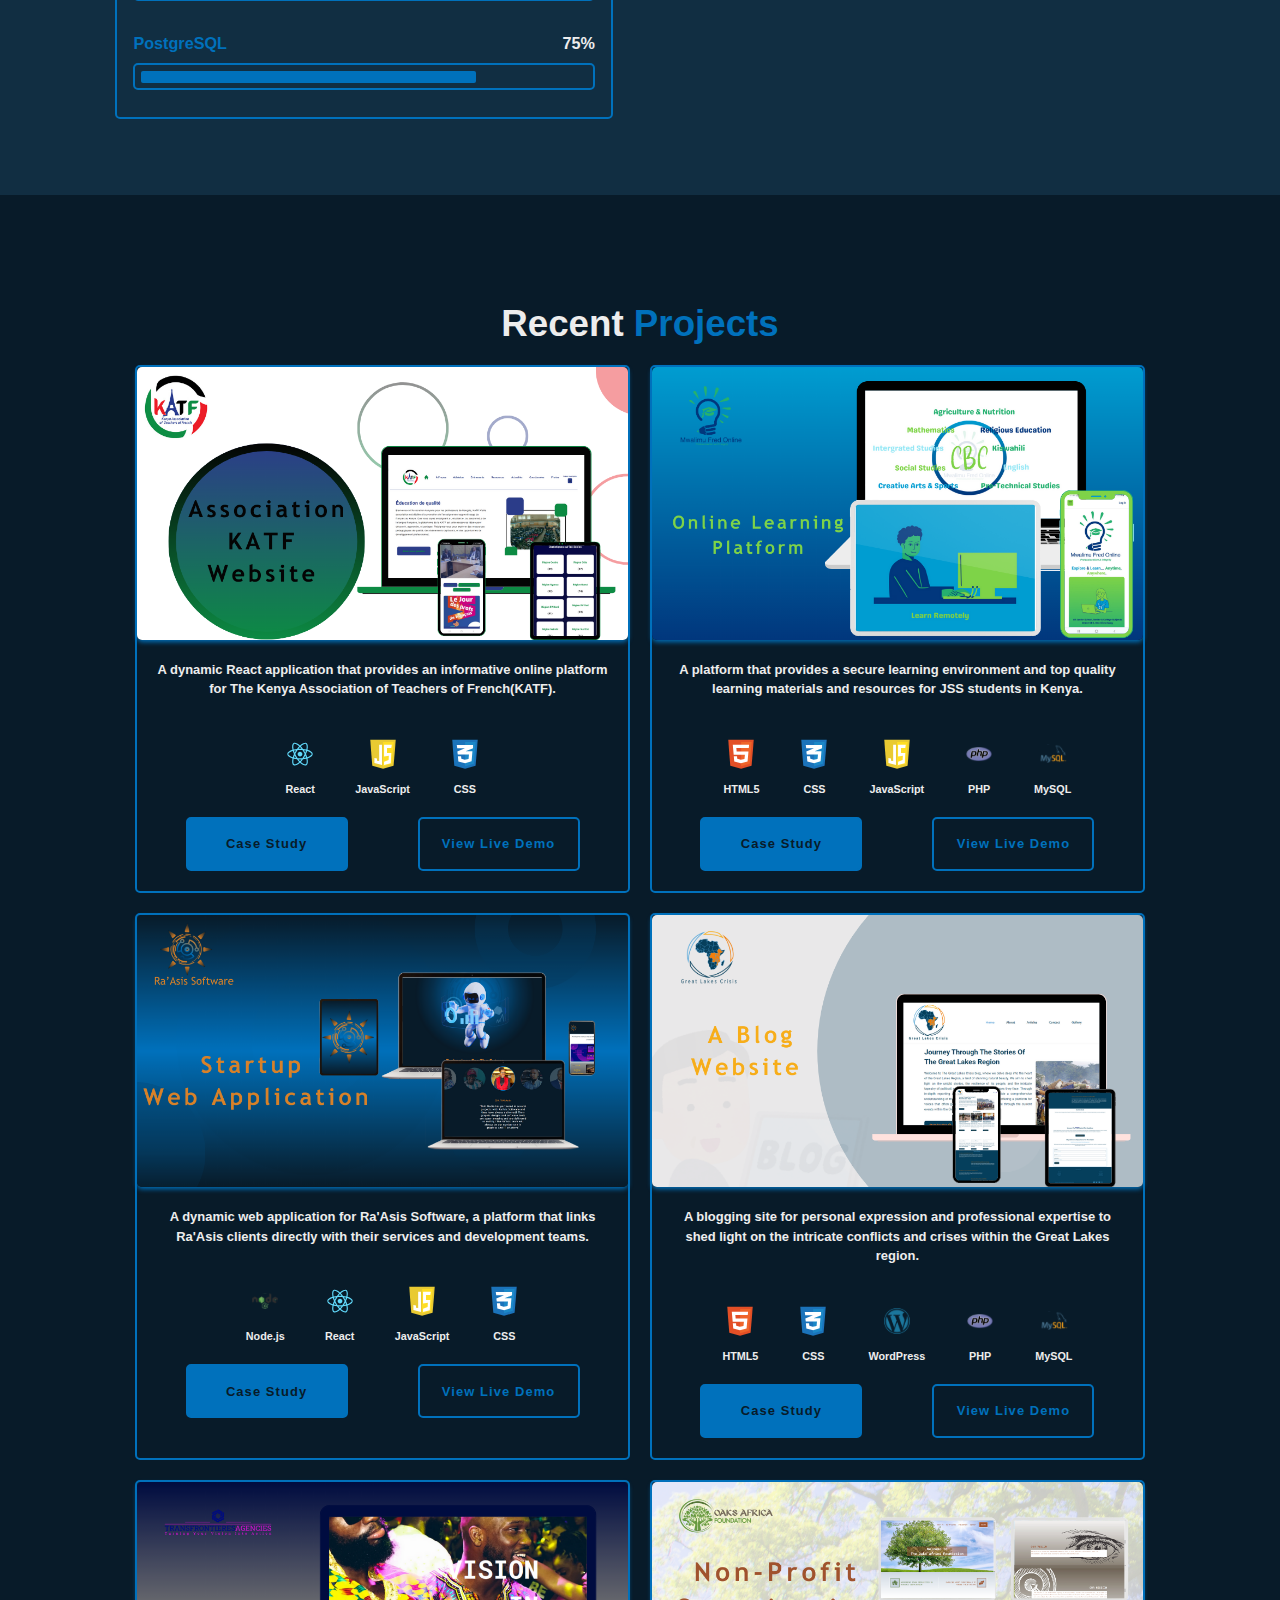
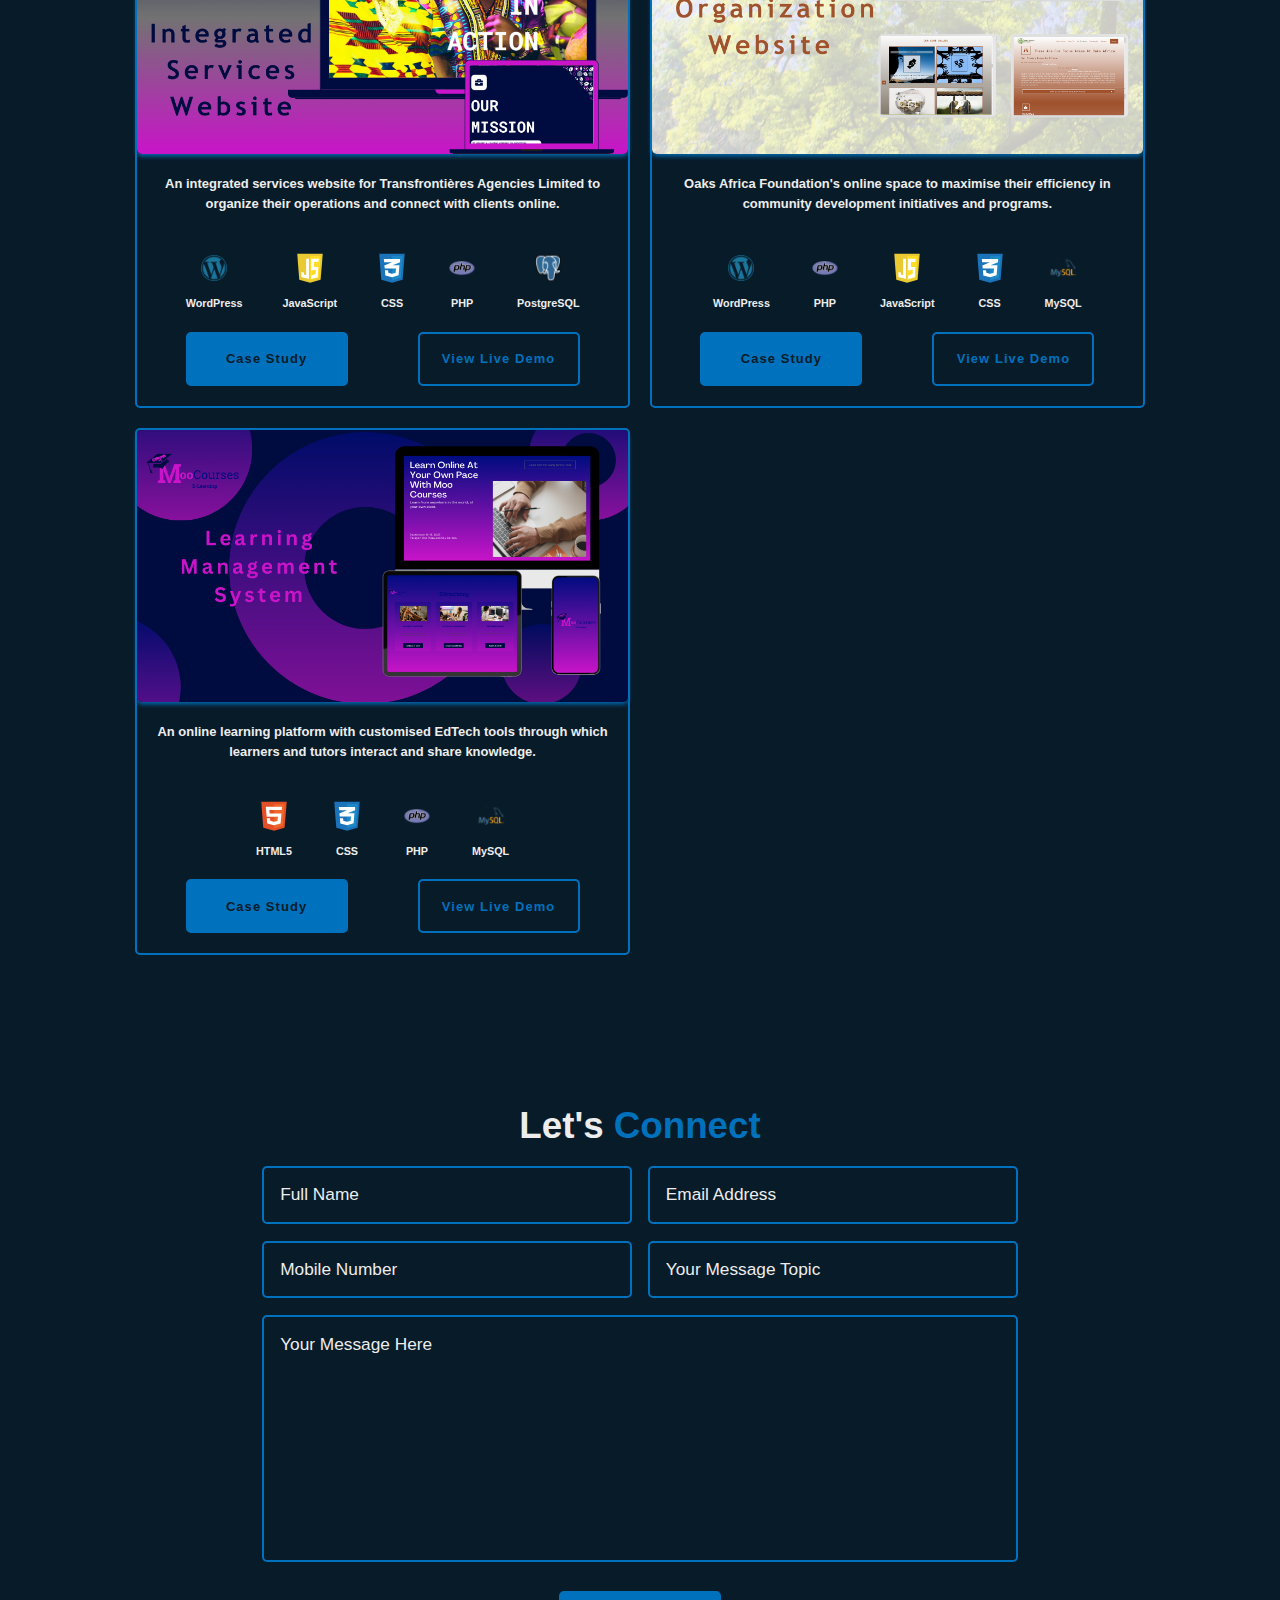
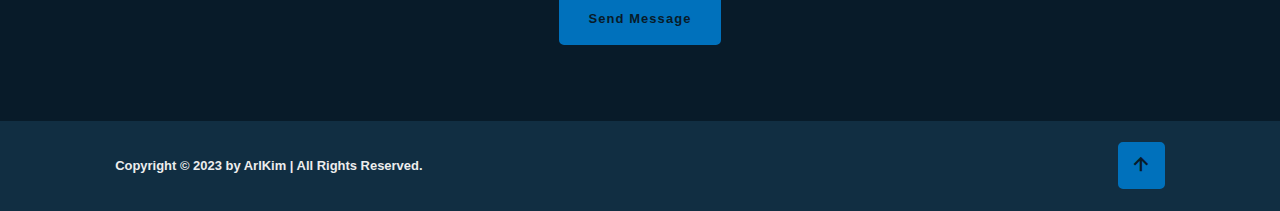
==== commit 0becedbd: "Update professional experience text content" ====
--- a/index.html
+++ b/index.html
@@ -206,7 +206,7 @@
                                 <div class="year">
                                     <i class="bx bxs-calendar"></i> Apr 2021 - Apr 2022
                                 </div>
-                                <h3>Full-Stack Developer<br />Nursing Papers Daily</h3>
+                                <h3>Freelance Full-Stack Developer<br />Nursing Papers Daily</h3>
                                 <p>
                                     • Designed, developed and deployed the Nursing Papers Daily website, resulting in a 30% increase in overall website traffic within the first three months and a 20% boost in conversion rates. This led to a substantial growth in online sales and revenue.<br /><br />
                                     • Designed and developed an account-based writer’s site for Nursing Papers Daily, providing a platform for their writers to interact with each other and manage their workflows.<br /><br />
@@ -222,8 +222,8 @@
                                 <h3>Software Engineer (Intern)<br />Kolten Digital</h3>
                                 <p>
                                     • Collaborated in engineering a modern web application with PHP, JavaScript, MySQL, and WordPress.<br /><br /> 
-                                    • Deployed and integrated software engineered by team and contributed in updating integration/deployment scripts to improve CI/CD practices.<br /><br />
-                                    • Liaised with Product Managers to identify minimum viable product requirements and clearly defined feature sets into well-scoped user stories for individual team members.<br /><br />
+                                    • I learnt how to deploy and integrate software engineered by the team and contributed in updating integration/deployment scripts to improve CI/CD practices.<br /><br />
+                                    • Under the guidance of Product Managers, I identified minimum viable product requirements and clearly defined feature sets into well-scoped user stories for the development team.<br /><br />
                                     • I learnt a lot about maintaining a sustainable Web Application development process throughout the entire internship period and played a key part in coding, testing and integration.
                                 </p>
                             </div>
@@ -236,7 +236,7 @@
                                 <h3>Software Engineer (Intern)<br />SafetyPlus Consulting Limited</h3>
                                 <p>
                                     • Supported Safetyplus testing and engineering processes.<br /><br /> 
-                                    • Conducted maintenance on existing programs.<br /><br />
+                                    • Conducted maintenance checks on existing web applications.<br /><br />
                                     • Worked closely with product team on scope of future projects and innovations.
                                 </p>
                             </div>
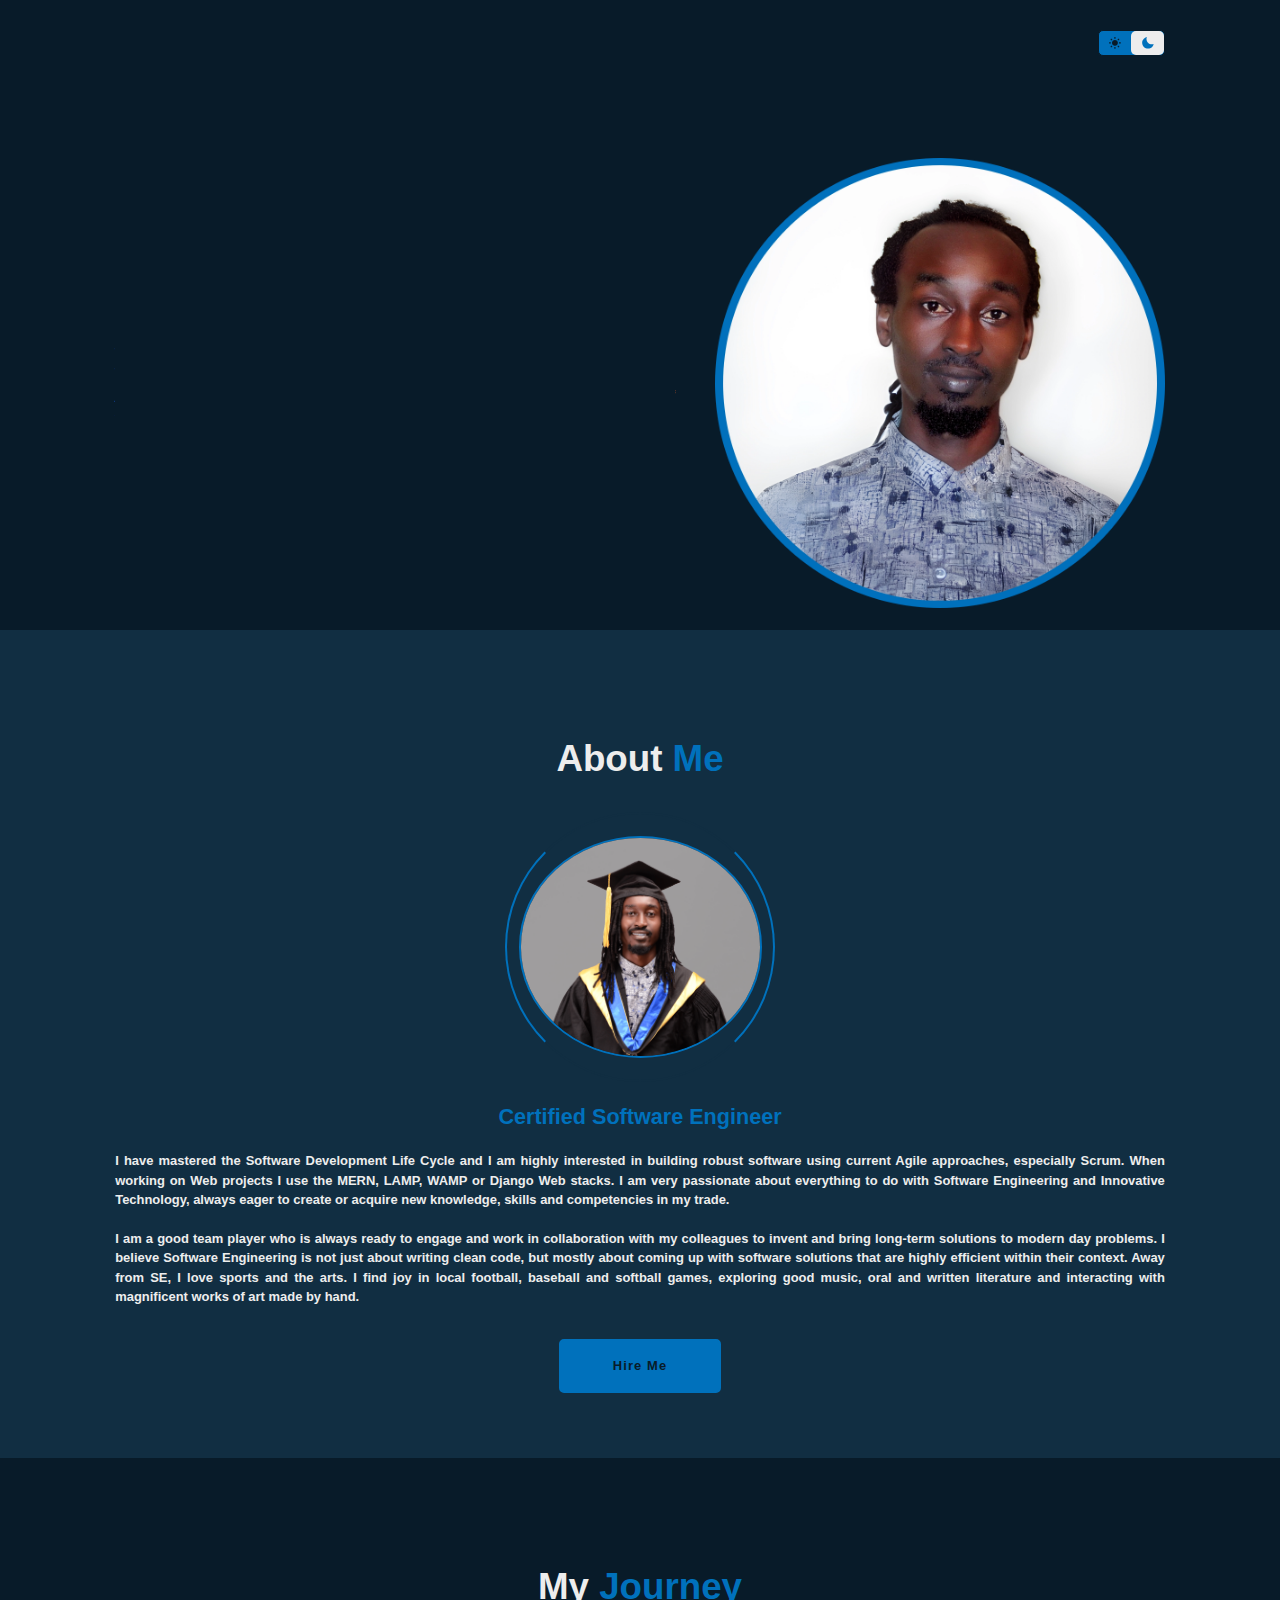
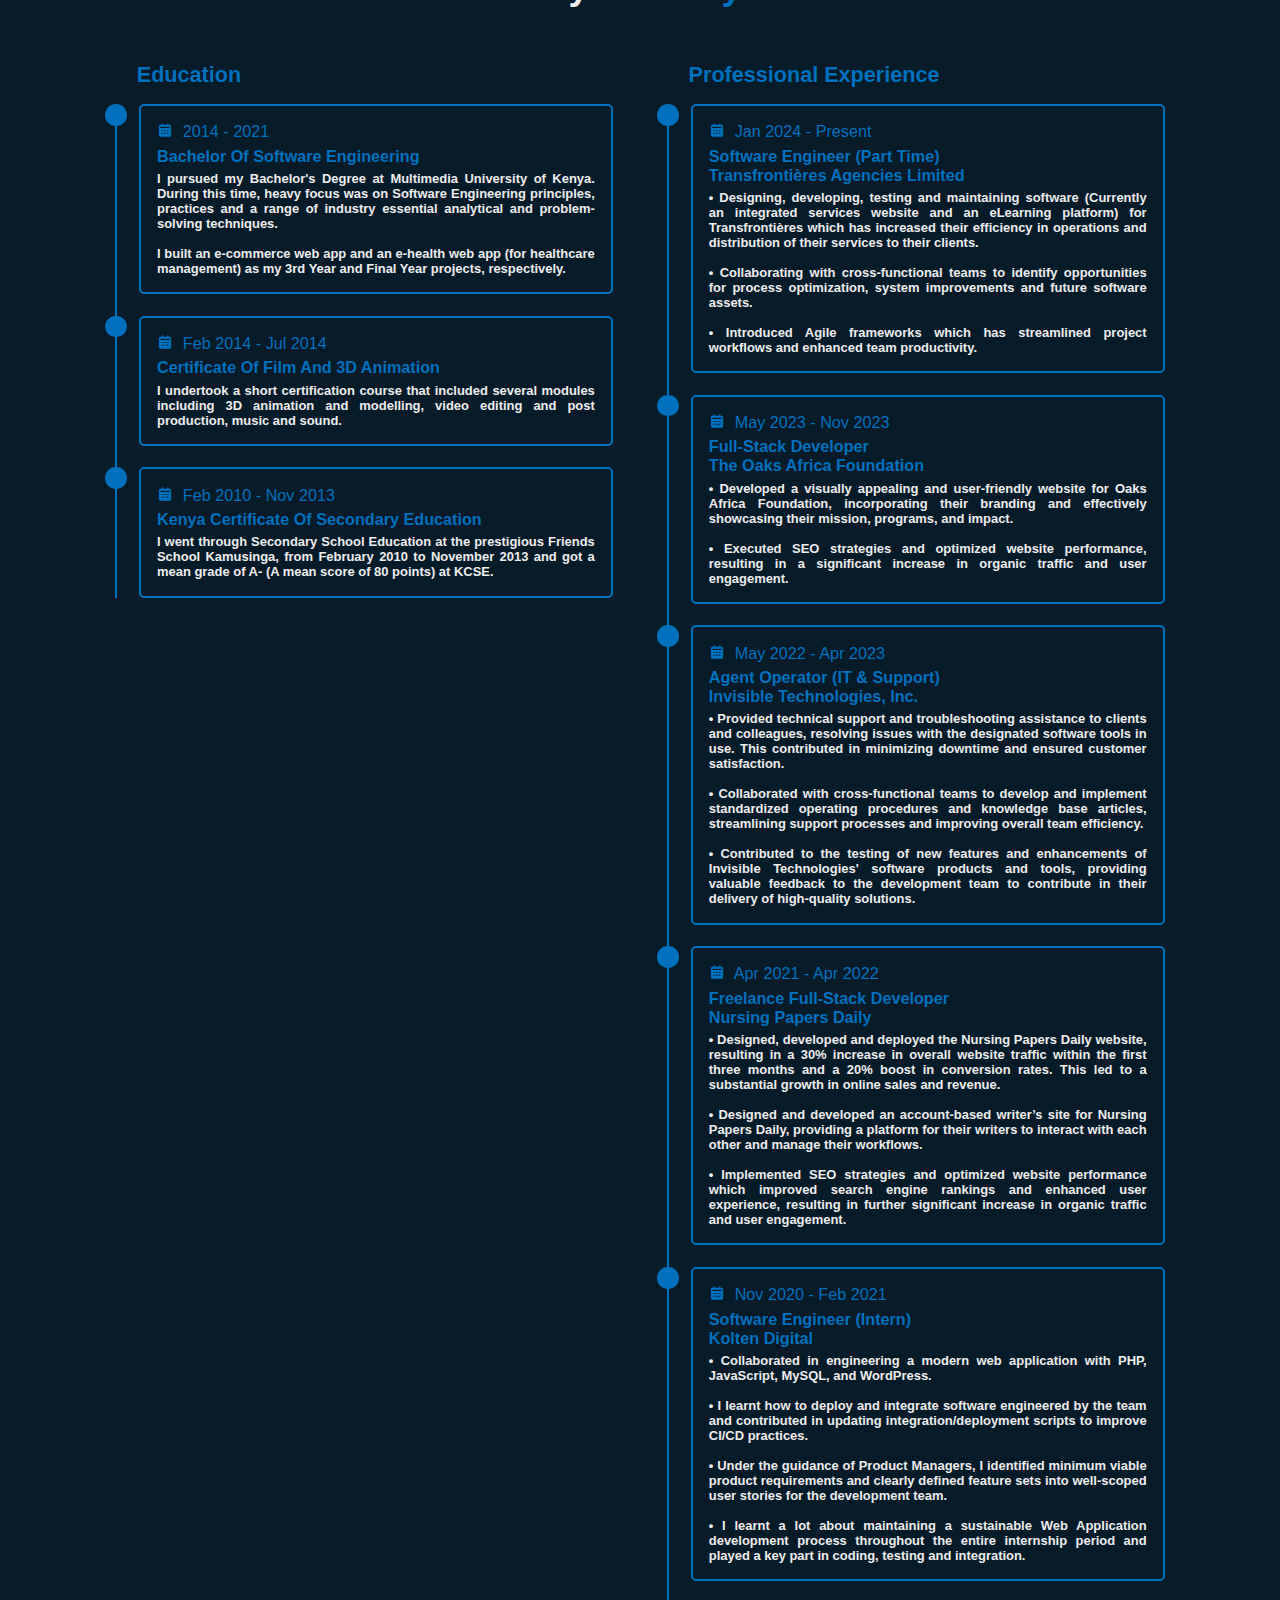
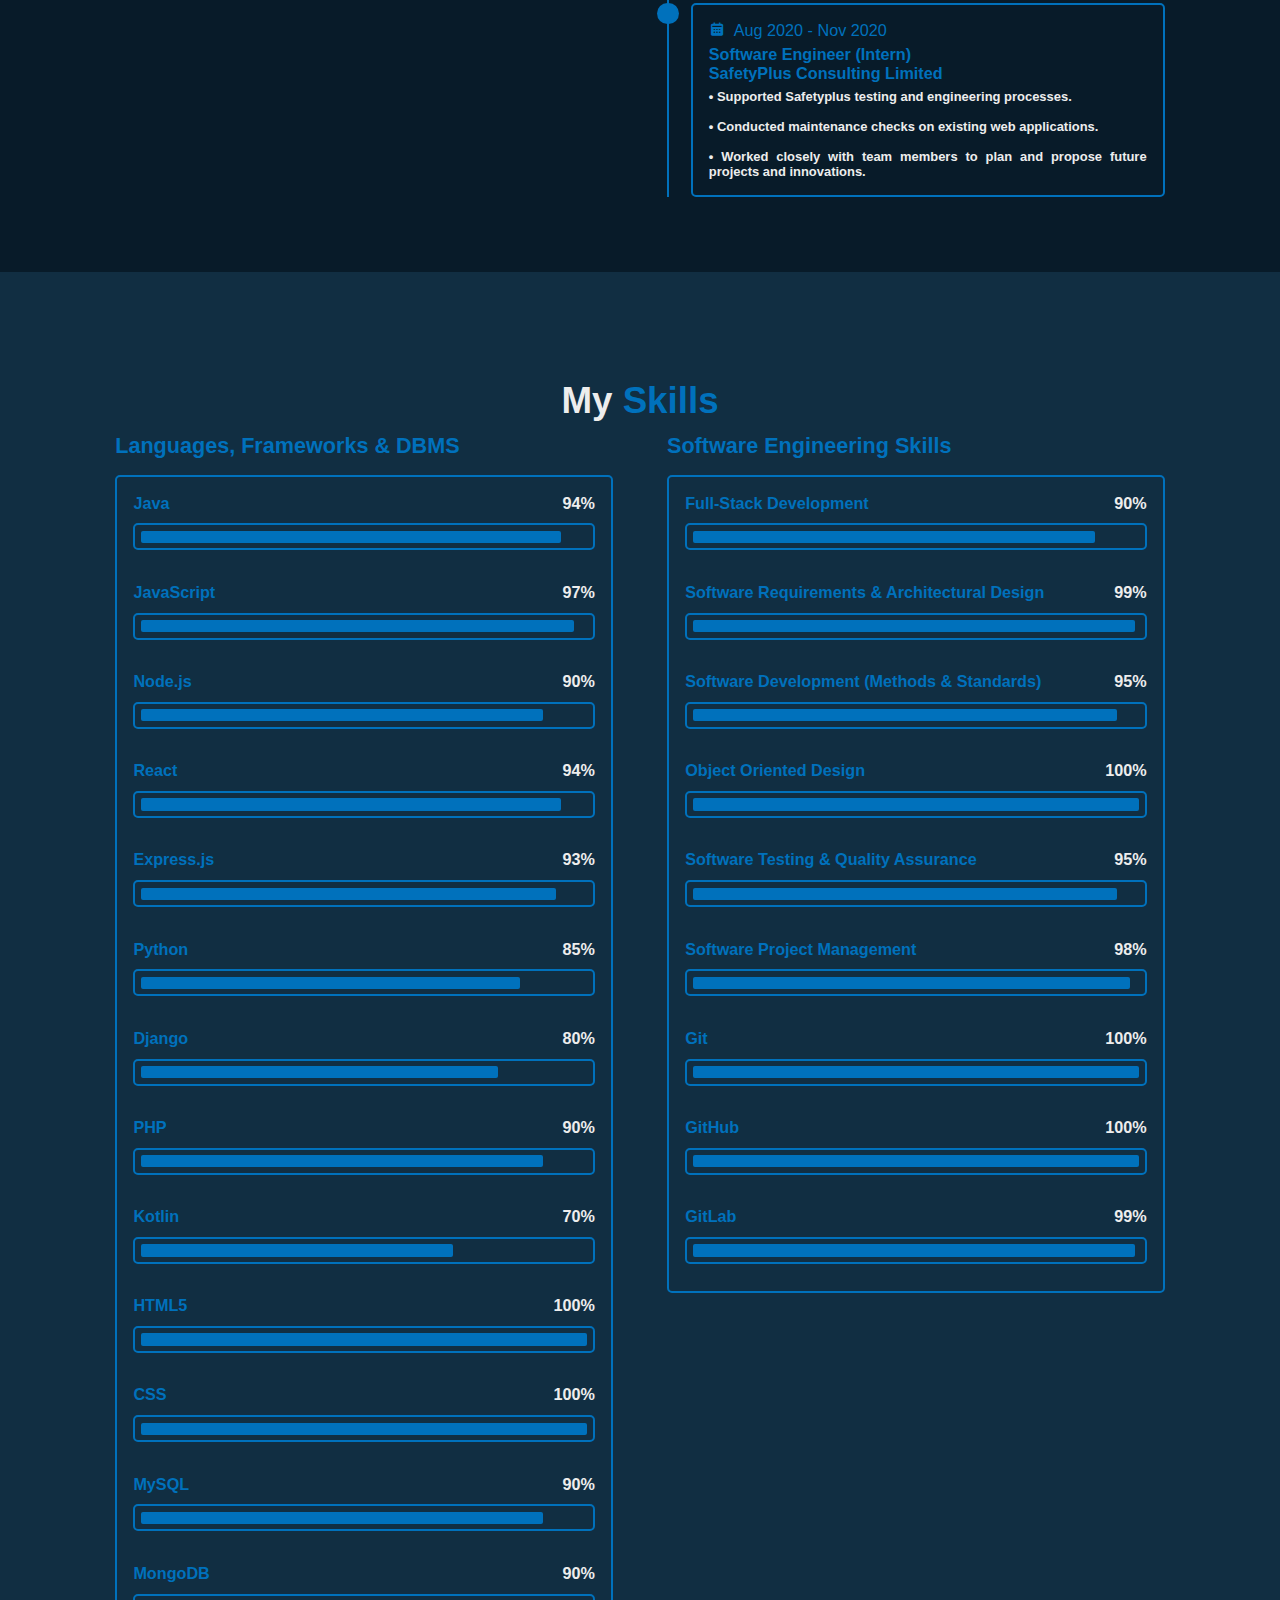
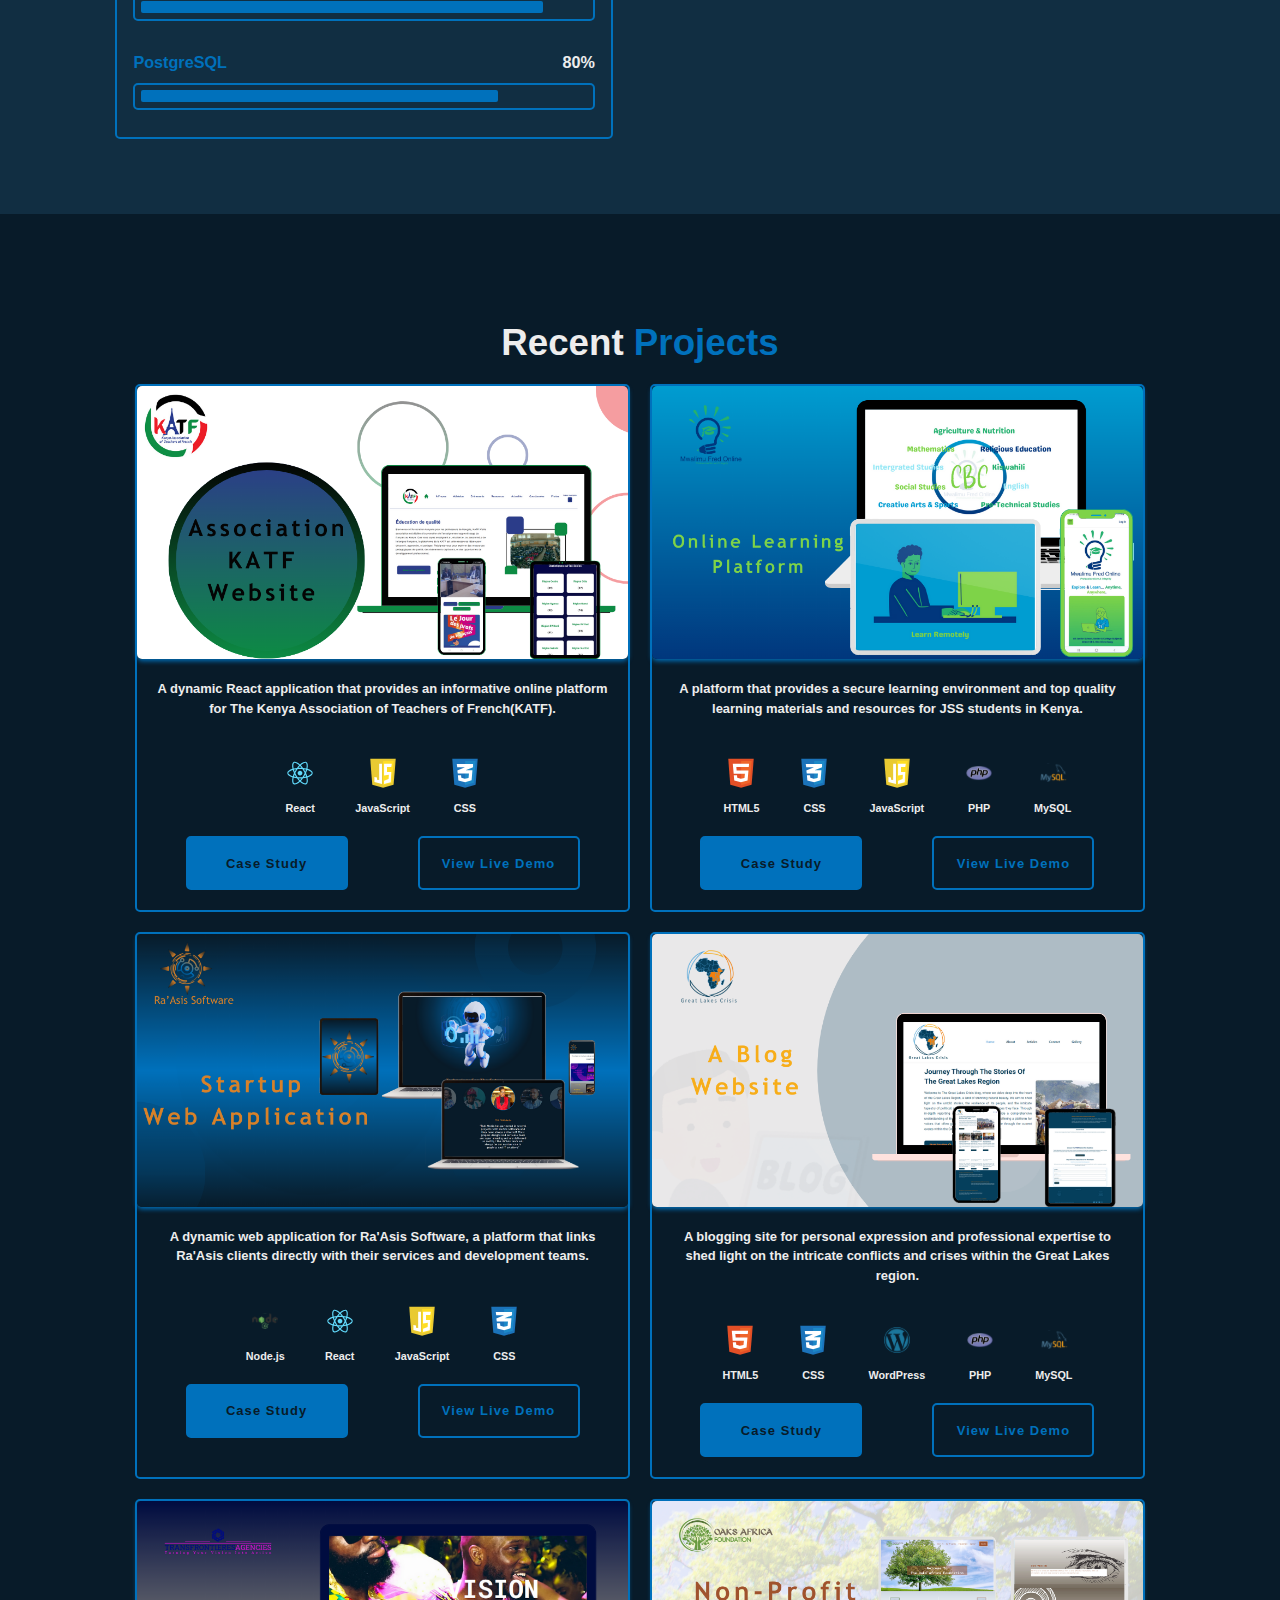
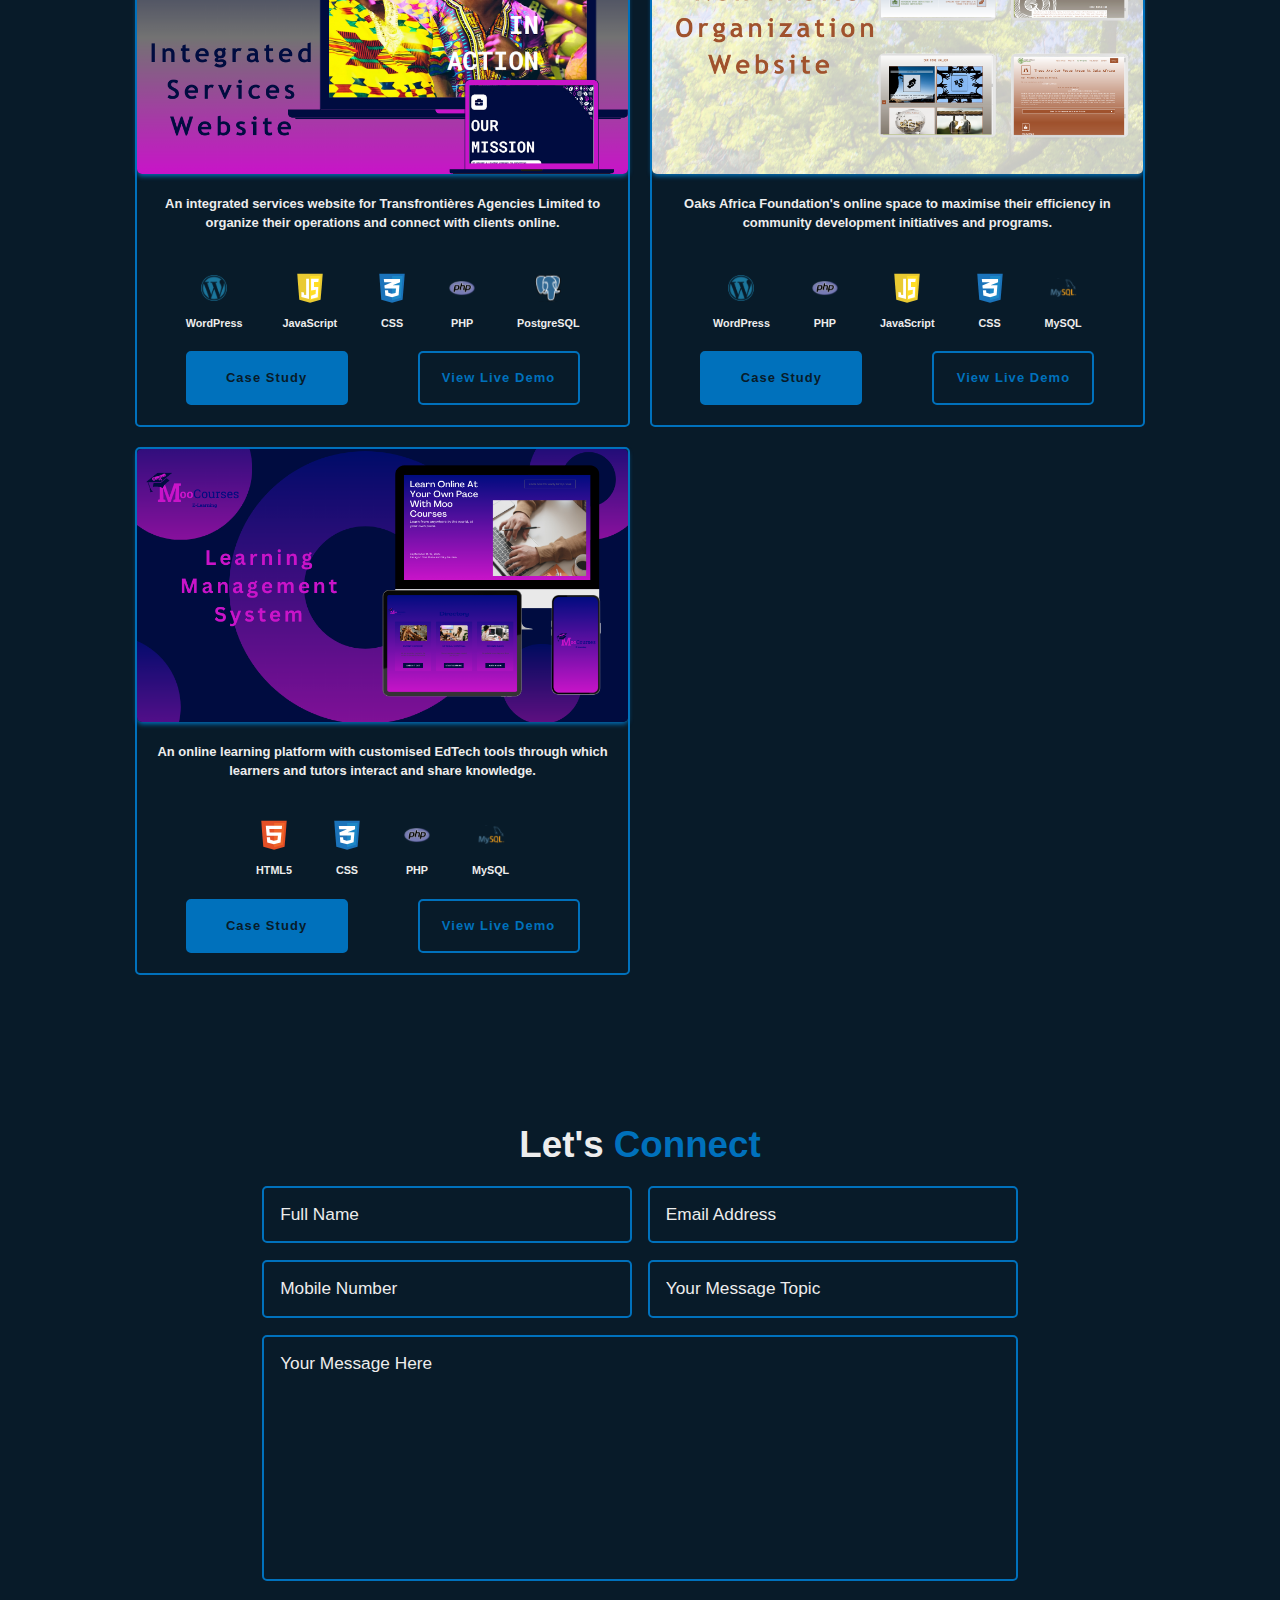
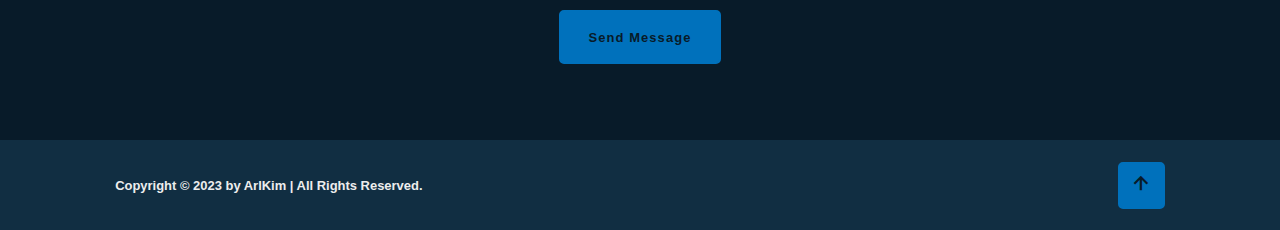
==== commit 8f7e3304: "Update about, experience and skills homepage content" ====
--- a/index.html
+++ b/index.html
@@ -103,7 +103,7 @@
                 <p>
                     I have mastered the Software Development Life Cycle and I am highly interested in building robust software using current Agile approaches, especially Scrum. When working on Web projects I use the MERN, LAMP, WAMP or Django Web stacks. I am very passionate about everything to do with Software Engineering and Innovative Technology, always eager to create or acquire new knowledge, skills and competencies in my trade.
                     <br /><br />
-                    I am a good team player who is always ready to engage and work in collaboration with my colleagues to invent and bring long-term solutions to modern day problems. I believe Software Engineering is not just about writing clean code, but mostly about coming up with software solutions that are highly efficient within their context. Away from SE, I love the arts. I find joy in exploring good music, oral and written literature and other magnificent works of art made by hand.
+                    I am a good team player who is always ready to engage and work in collaboration with my colleagues to invent and bring long-term solutions to modern day problems. I believe Software Engineering is not just about writing clean code, but mostly about coming up with software solutions that are highly efficient within their context. Away from SE, I love sports and the arts. I find joy in local football, baseball and softball games, exploring good music, oral and written literature and interacting with magnificent works of art made by hand.
                 </p>
                 <div class="cta-buttons btns">
                     <a href="tel:254742807455" class="btn track-link">Hire Me</a>
@@ -182,7 +182,7 @@
                                 </div>
                                 <h3>Full-Stack Developer<br />The Oaks Africa Foundation</h3>
                                 <p>
-                                    • Designed and developed a visually appealing and user-friendly website for Oaks Africa Foundation, incorporating their branding and effectively showcasing their mission, programs, and impact.<br /><br /> 
+                                    • Developed a visually appealing and user-friendly website for Oaks Africa Foundation, incorporating their branding and effectively showcasing their mission, programs, and impact.<br /><br /> 
                                     • Executed SEO strategies and optimized website performance, resulting in a significant increase in organic traffic and user engagement.
                                 </p>
                             </div>
@@ -197,7 +197,7 @@
                                 <p>
                                     • Provided technical support and troubleshooting assistance to clients and colleagues, resolving issues with the designated software tools in use. This contributed in minimizing downtime and ensured customer satisfaction.<br /><br />
                                     • Collaborated with cross-functional teams to develop and implement standardized operating procedures and knowledge base articles, streamlining support processes and improving overall team efficiency.<br /><br />
-                                    • Actively contributed to the testing of new features and enhancements of Invisible Technologies' software products and tools, providing valuable feedback to the development team to contribute in their delivery of high-quality solutions.
+                                    • Contributed to the testing of new features and enhancements of Invisible Technologies' software products and tools, providing valuable feedback to the development team to contribute in their delivery of high-quality solutions.
                                 </p>
                             </div>
                         </div>
@@ -237,7 +237,7 @@
                                 <p>
                                     • Supported Safetyplus testing and engineering processes.<br /><br /> 
                                     • Conducted maintenance checks on existing web applications.<br /><br />
-                                    • Worked closely with product team on scope of future projects and innovations.
+                                    • Worked closely with team members to plan and propose future projects and innovations.
                                 </p>
                             </div>
                         </div>
@@ -258,12 +258,12 @@
                     <div class="skills-box">
                         <div class="skills-content">
                             <div class="progress">
-                                <h3>Java <span>98%</span></h3>
-                                <div class="bar"><span></span></div>
-                            </div>
-
-                            <div class="progress">
-                                <h3>JavaScript <span>96%</span></h3>
+                                <h3>Java <span>94%</span></h3>
+                                <div class="bar"><span></span></div>
+                            </div>
+
+                            <div class="progress">
+                                <h3>JavaScript <span>97%</span></h3>
                                 <div class="bar"><span></span></div>
                             </div>
 
@@ -273,11 +273,11 @@
                             </div>
 
                             <div class="progress">
-                                <h3>React <span>90%</span></h3>
-                                <div class="bar"><span></span></div>
-                            </div>
-                            <div class="progress">
-                                <h3>Express.js <span>87%</span></h3>
+                                <h3>React <span>94%</span></h3>
+                                <div class="bar"><span></span></div>
+                            </div>
+                            <div class="progress">
+                                <h3>Express.js <span>93%</span></h3>
                                 <div class="bar"><span></span></div>
                             </div>
                             <div class="progress">
@@ -309,11 +309,11 @@
                                 <div class="bar"><span></span></div>
                             </div>
                             <div class="progress">
-                                <h3>MongoDB <span>80%</span></h3>
-                                <div class="bar"><span></span></div>
-                            </div>
-                            <div class="progress">
-                                <h3>PostgreSQL <span>75%</span></h3>
+                                <h3>MongoDB <span>90%</span></h3>
+                                <div class="bar"><span></span></div>
+                            </div>
+                            <div class="progress">
+                                <h3>PostgreSQL <span>80%</span></h3>
                                 <div class="bar"><span></span></div>
                             </div>
                         </div>
--- a/styles.css
+++ b/styles.css
@@ -611,11 +611,11 @@
 
     /***Progress Bar Percentages***/
 .skills-column:nth-child(1) .skills-content .progress:nth-child(1) .bar span{
-    width: 98%;
+    width: 94%;
 }
 
 .skills-column:nth-child(1) .skills-content .progress:nth-child(2) .bar span{
-    width: 96%;
+    width: 97%;
 }
 
 .skills-column:nth-child(1) .skills-content .progress:nth-child(3) .bar span{
@@ -623,11 +623,11 @@
 }
 
 .skills-column:nth-child(1) .skills-content .progress:nth-child(4) .bar span{
-    width: 90%;
+    width: 94%;
 }
 
 .skills-column:nth-child(1) .skills-content .progress:nth-child(5) .bar span{
-    width: 87%;
+    width: 93%;
 }
 
 .skills-column:nth-child(1) .skills-content .progress:nth-child(6) .bar span{
@@ -659,11 +659,11 @@
 }
 
 .skills-column:nth-child(1) .skills-content .progress:nth-child(13) .bar span{
+    width: 90%;
+}
+
+.skills-column:nth-child(1) .skills-content .progress:nth-child(14) .bar span{
     width: 80%;
-}
-
-.skills-column:nth-child(1) .skills-content .progress:nth-child(14) .bar span{
-    width: 75%;
 }
 
 .skills-column:nth-child(2) .skills-content .progress:nth-child(1) .bar span{
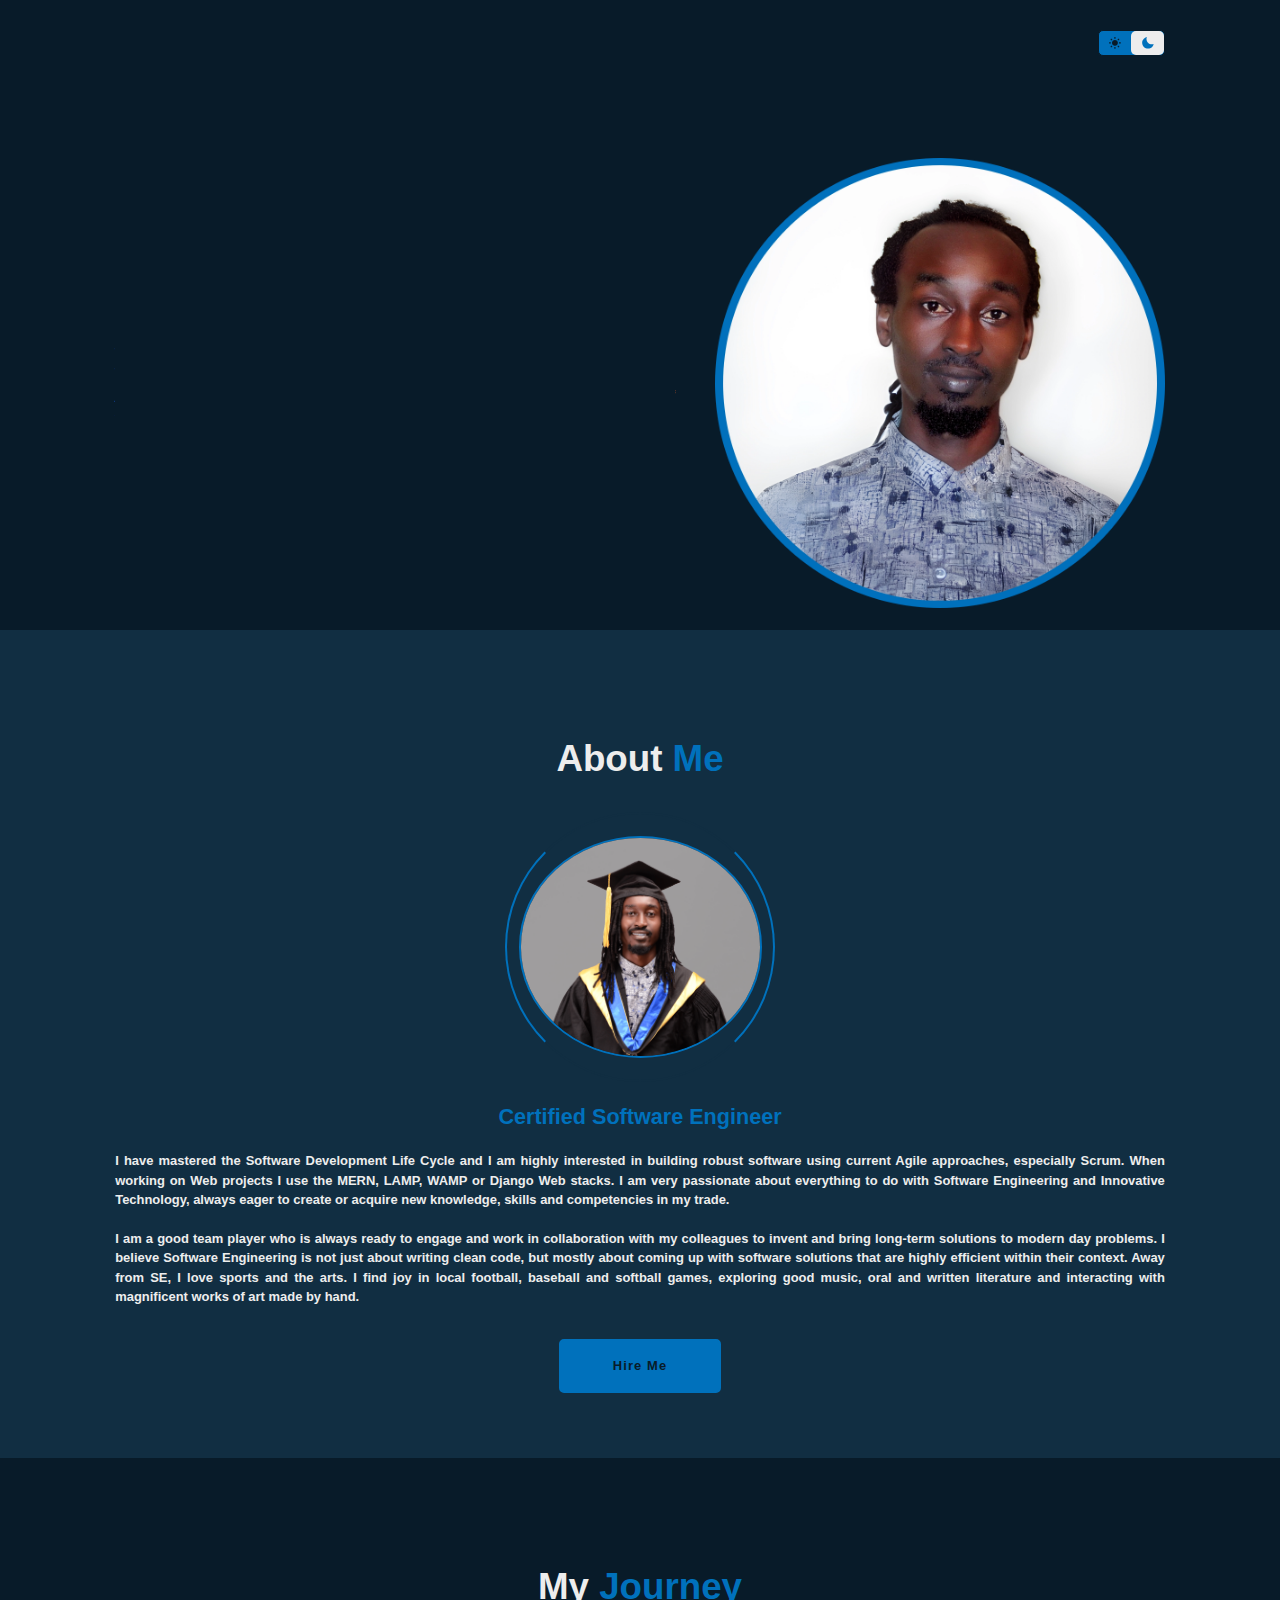
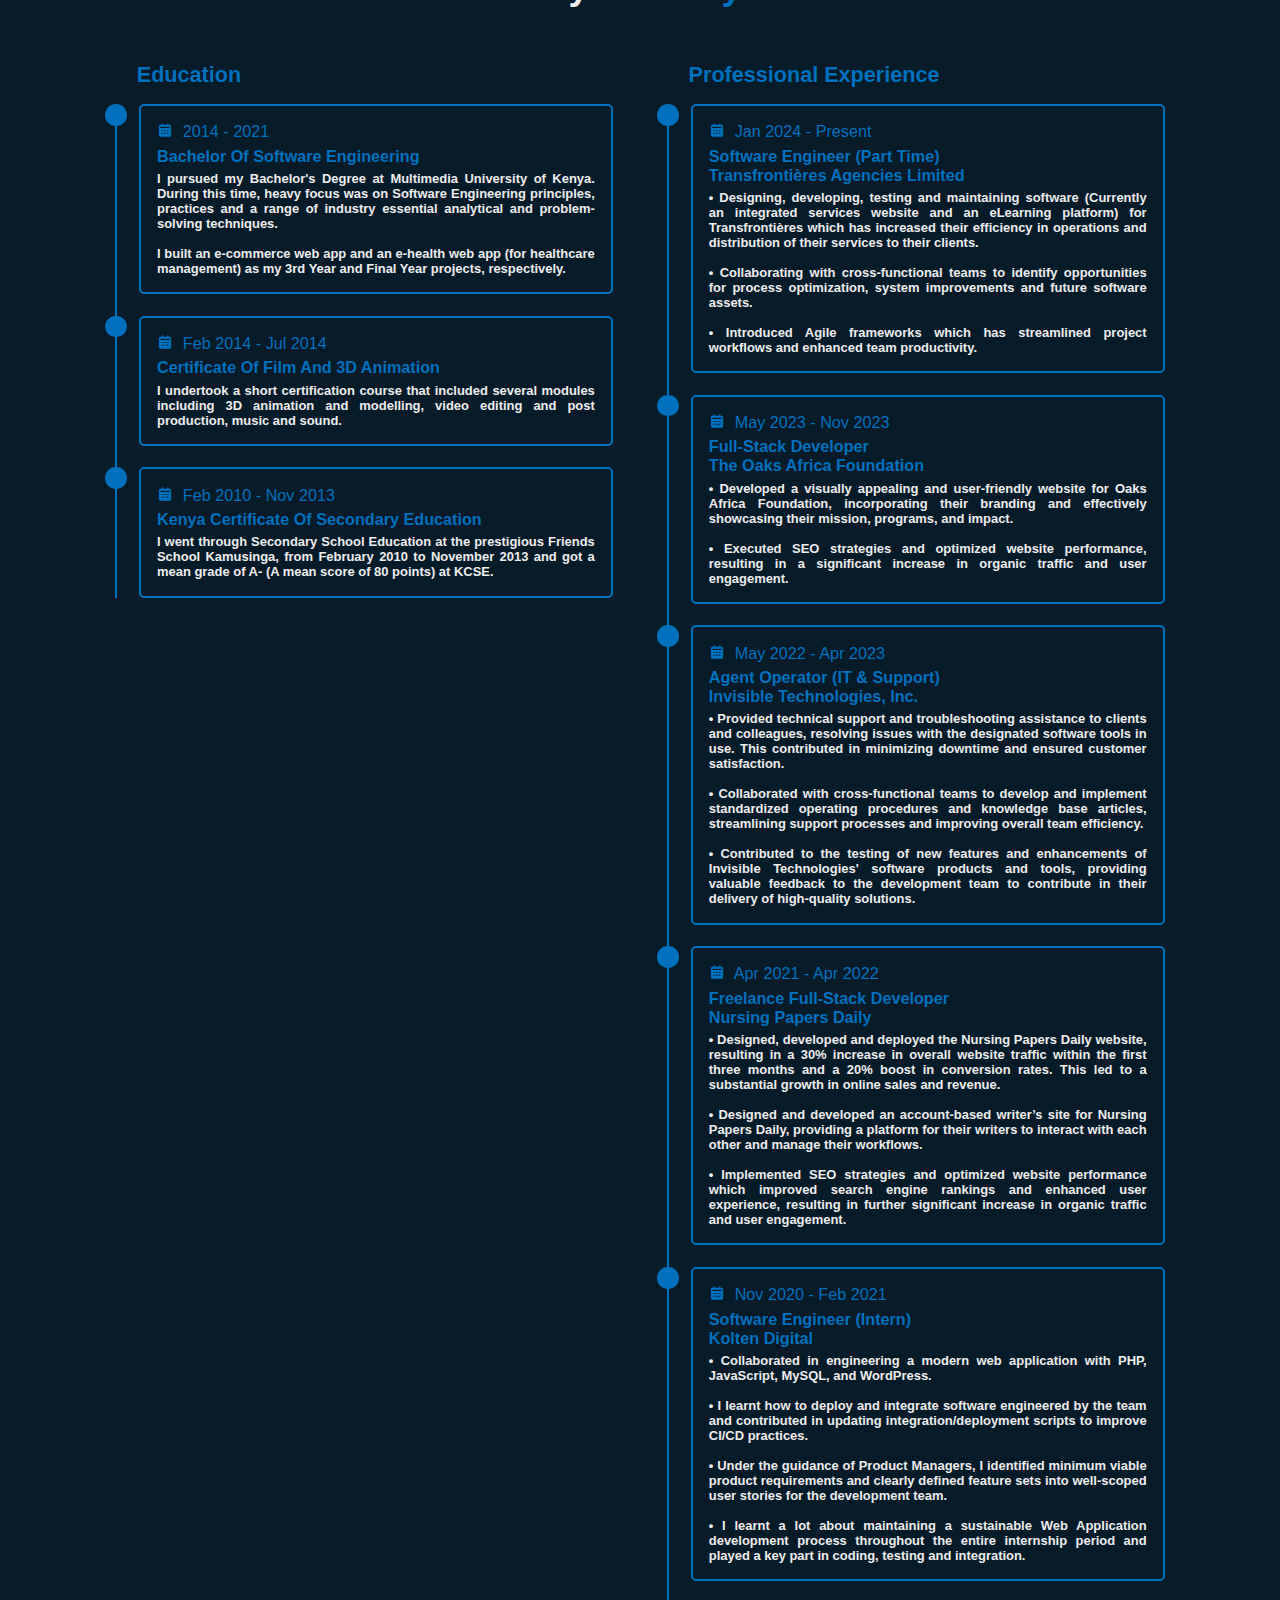
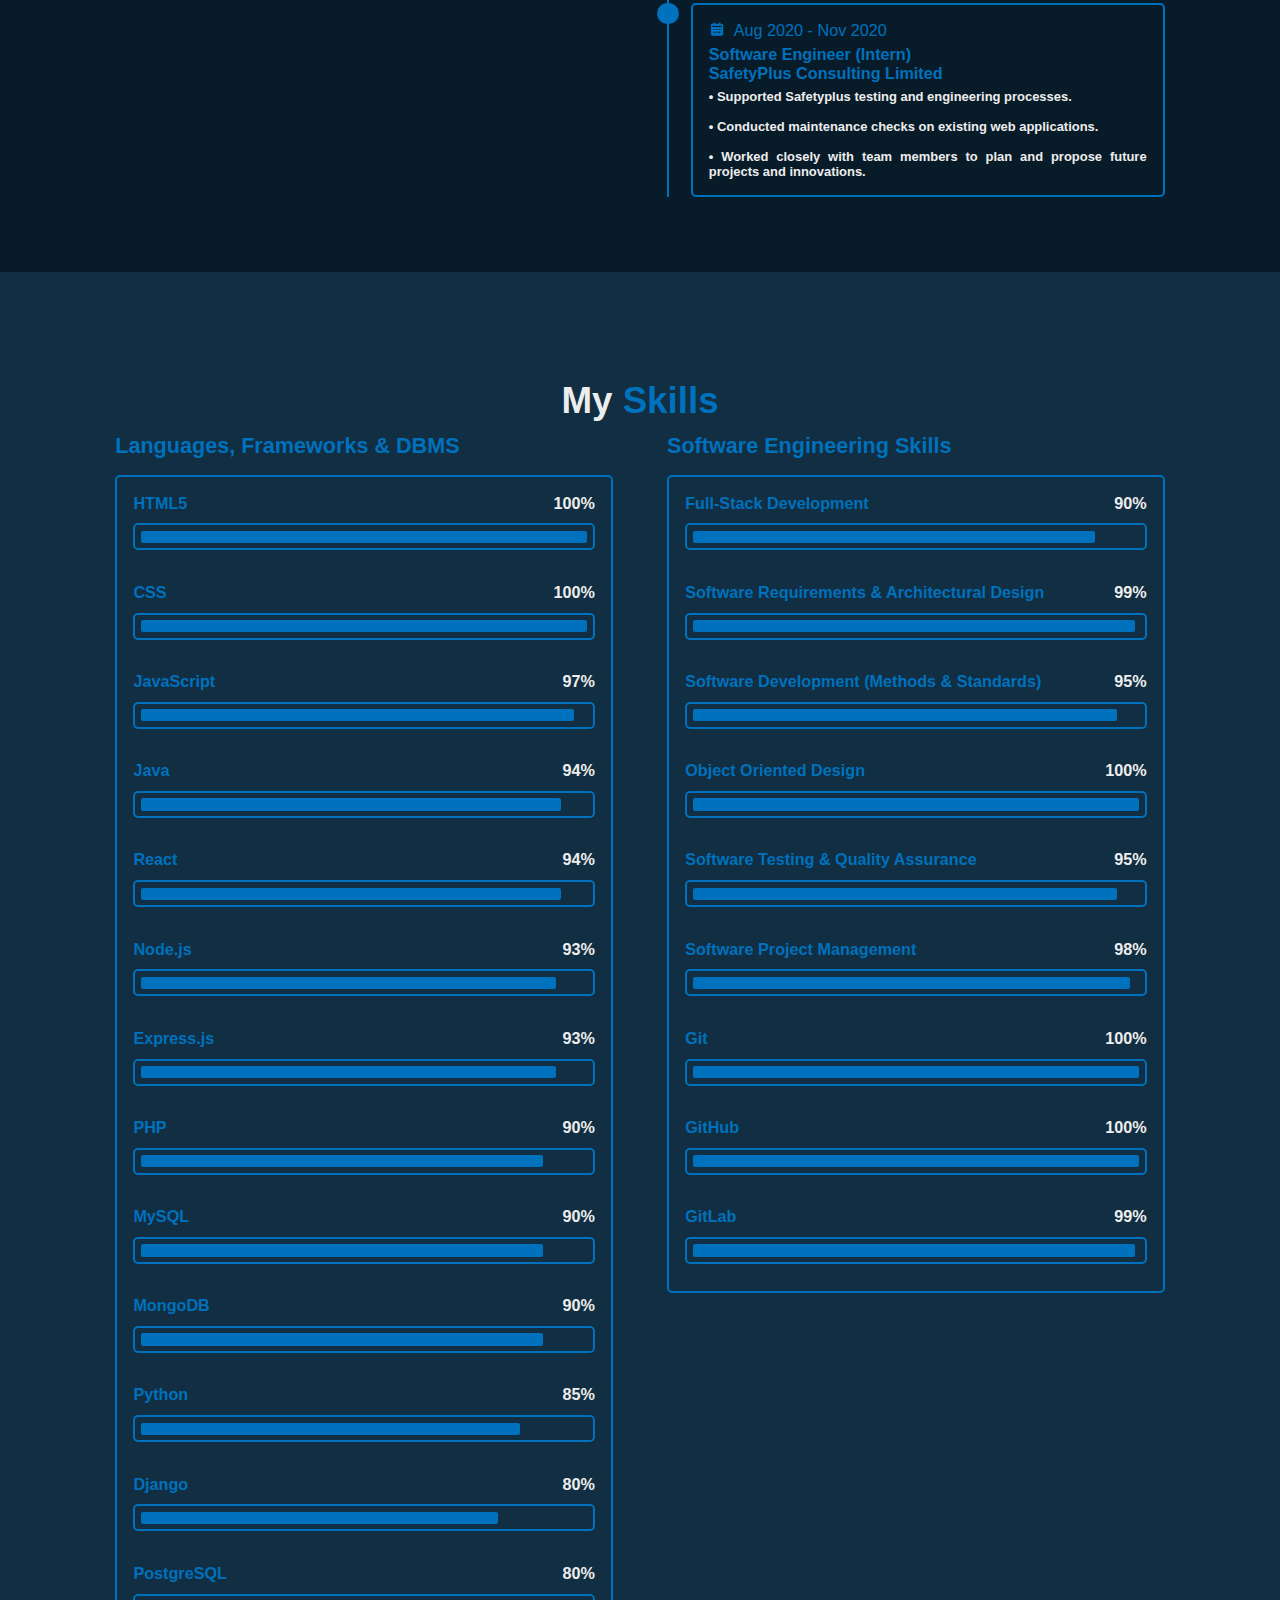
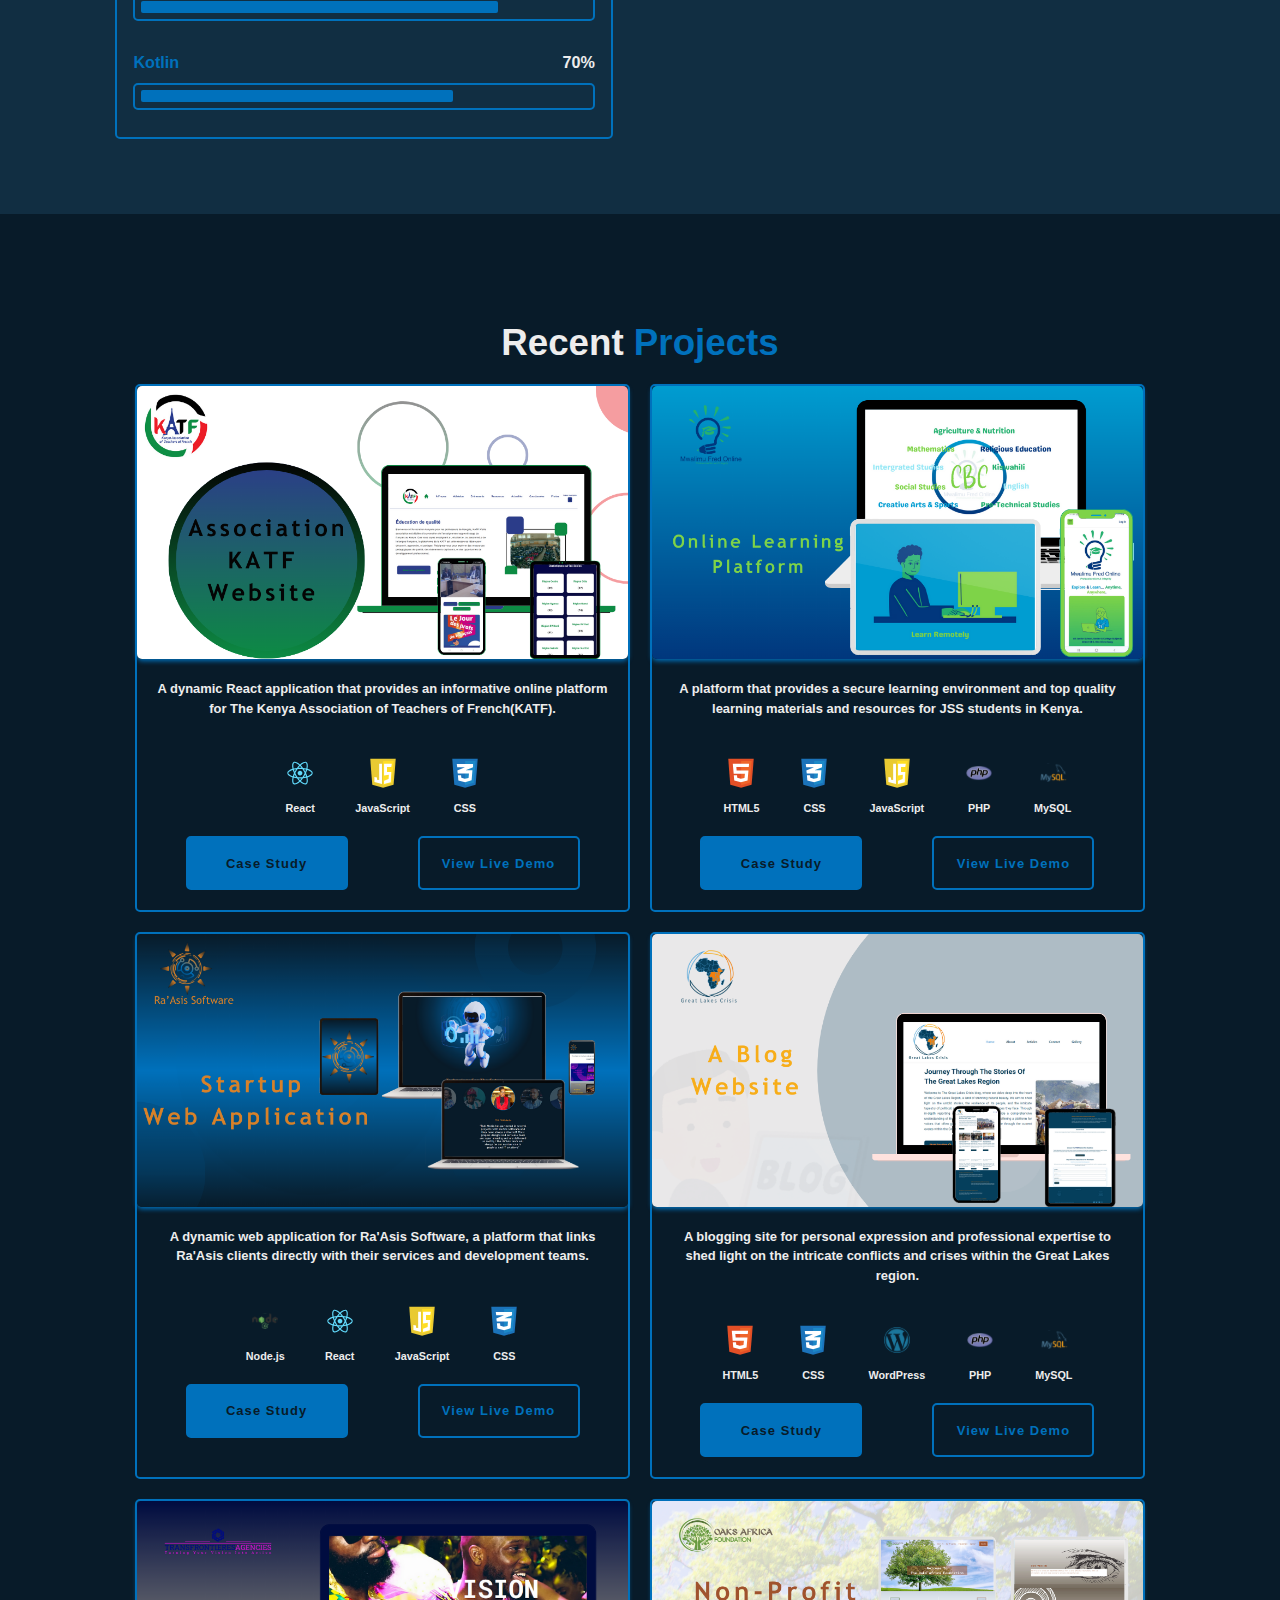
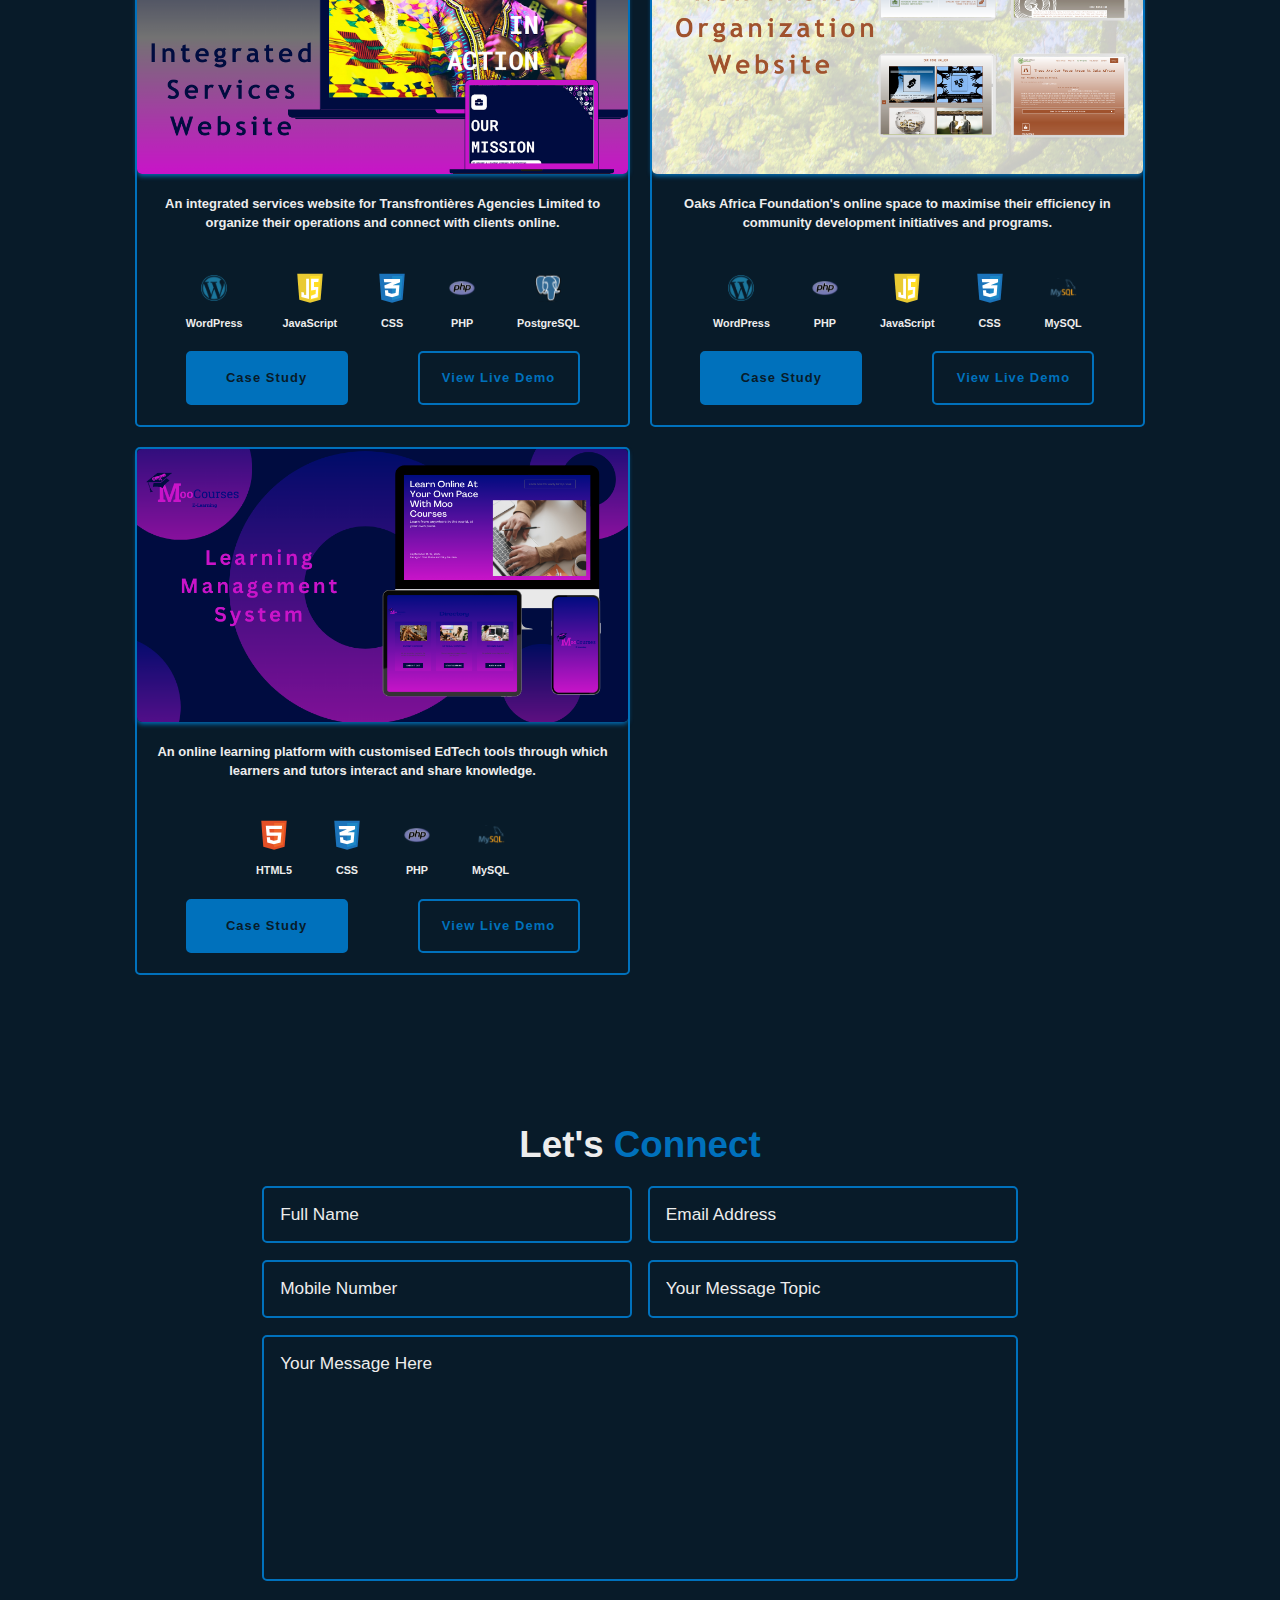
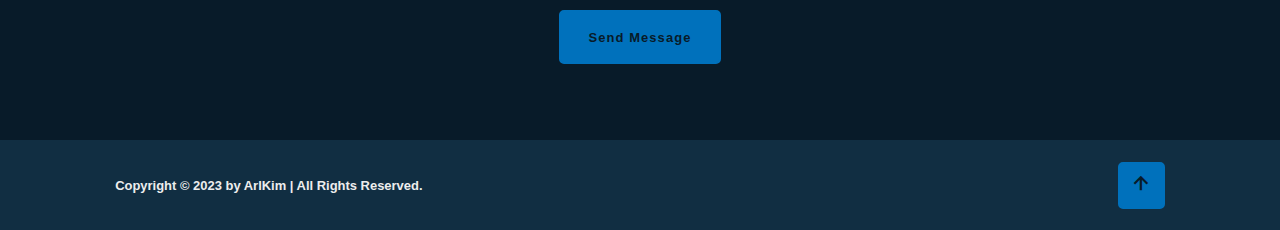
==== commit ec997ed9: "Rearrange skills content in descending order" ====
--- a/index.html
+++ b/index.html
@@ -32,7 +32,7 @@
         <script type="text/javascript" src="https://cdn.emailjs.com/dist/email.min.js"></script>
     </head>
     <body>
-        <!---Header Section--->
+        <!-- Header Section -->
         <header class="header">
             <div class="logo">
                 <a href="index.html"><span id="logo_left">Kim</span><span id="logo_right">.dev</span><span class="animate" style="--i:1"></span></a>
@@ -52,9 +52,9 @@
                 <span class="bx bxs-moon active"></span>
             </div>
         </header>
-        <!---Header Section Ends--->
-
-        <!---Home Section Begins--->
+        <!-- Header Section Ends -->
+
+        <!-- Home Section Begins -->
         <section class="home show-animate" id="home">
             <div class="intro-image"><img src="/images/allan_kimutai_tum.webp" ></div>
             <div class="home-content">
@@ -88,9 +88,9 @@
             </div>
         </section>
 
-        <!---Home Section Ends--->
-
-        <!---About Section Begins--->
+        <!-- Home Section Ends -->
+
+        <!-- About Section Begins -->
 
         <section class="about" id="about">
             <h2 class="heading">About <span>Me</span></h2>
@@ -111,9 +111,9 @@
             </div>
         </section>
 
-        <!---About Section Ends--->
-
-        <!---Education Section Begins--->
+        <!-- About Section Ends -->
+
+        <!-- Education Section Begins -->
 
         <section class="education" id="education">
             <h2 class="heading">My <span>Journey</span></h2>
@@ -246,9 +246,9 @@
             </div>
         </section>
 
-        <!---Education Section Ends--->
-
-        <!---Skills Section Begins--->
+        <!-- Education Section Ends -->
+
+        <!-- Skills Section Begins -->
 
         <section class="skills" id="skills">
             <h2 class="heading">My <span>Skills</span></h2>
@@ -258,62 +258,72 @@
                     <div class="skills-box">
                         <div class="skills-content">
                             <div class="progress">
+                                <h3>HTML5 <span>100%</span></h3>
+                                <div class="bar"><span></span></div>
+                            </div>
+
+                            <div class="progress">
+                                <h3>CSS <span>100%</span></h3>
+                                <div class="bar"><span></span></div>
+                            </div>
+
+                            <div class="progress">
+                                <h3>JavaScript <span>97%</span></h3>
+                                <div class="bar"><span></span></div>
+                            </div>
+
+                            <div class="progress">
                                 <h3>Java <span>94%</span></h3>
                                 <div class="bar"><span></span></div>
                             </div>
 
                             <div class="progress">
-                                <h3>JavaScript <span>97%</span></h3>
-                                <div class="bar"><span></span></div>
-                            </div>
-
-                            <div class="progress">
-                                <h3>Node.js <span>90%</span></h3>
-                                <div class="bar"><span></span></div>
-                            </div>
-
-                            <div class="progress">
                                 <h3>React <span>94%</span></h3>
                                 <div class="bar"><span></span></div>
                             </div>
+
+                            <div class="progress">
+                                <h3>Node.js <span>93%</span></h3>
+                                <div class="bar"><span></span></div>
+                            </div>
+
                             <div class="progress">
                                 <h3>Express.js <span>93%</span></h3>
                                 <div class="bar"><span></span></div>
                             </div>
+
+                            <div class="progress">
+                                <h3>PHP <span>90%</span></h3>
+                                <div class="bar"><span></span></div>
+                            </div>
+
+                            <div class="progress">
+                                <h3>MySQL <span>90%</span></h3>
+                                <div class="bar"><span></span></div>
+                            </div>
+
+                            <div class="progress">
+                                <h3>MongoDB <span>90%</span></h3>
+                                <div class="bar"><span></span></div>
+                            </div>
+
                             <div class="progress">
                                 <h3>Python <span>85%</span></h3>
                                 <div class="bar"><span></span></div>
                             </div>
+
                             <div class="progress">
                                 <h3>Django <span>80%</span></h3>
                                 <div class="bar"><span></span></div>
                             </div>
-                            <div class="progress">
-                                <h3>PHP <span>90%</span></h3>
-                                <div class="bar"><span></span></div>
-                            </div>
+
+                            <div class="progress">
+                                <h3>PostgreSQL <span>80%</span></h3>
+                                <div class="bar"><span></span></div>
+                            </div>
+
                             <div class="progress">
                                 <h3>Kotlin <span>70%</span></h3>
-                                <div class="bar"><span></span></div>
-                            </div>
-                            <div class="progress">
-                                <h3>HTML5 <span>100%</span></h3>
-                                <div class="bar"><span></span></div>
-                            </div>
-                            <div class="progress">
-                                <h3>CSS <span>100%</span></h3>
-                                <div class="bar"><span></span></div>
-                            </div>
-                            <div class="progress">
-                                <h3>MySQL <span>90%</span></h3>
-                                <div class="bar"><span></span></div>
-                            </div>
-                            <div class="progress">
-                                <h3>MongoDB <span>90%</span></h3>
-                                <div class="bar"><span></span></div>
-                            </div>
-                            <div class="progress">
-                                <h3>PostgreSQL <span>80%</span></h3>
                                 <div class="bar"><span></span></div>
                             </div>
                         </div>
@@ -369,9 +379,9 @@
             </div>
         </section>
 
-        <!---Skills Section Ends--->
-
-        <!---Projects Section Begins--->
+        <!-- Skills Section Ends -->
+
+        <!-- Projects Section Begins -->
 
         <section class="projects" id="projects">
             <h2 class="heading">Recent <span>Projects</span></h2>
@@ -732,9 +742,9 @@
             </div>
         </section>
 
-        <!---Projects Section Ends--->
-
-        <!---Contact Section Begins--->
+        <!-- Projects Section Ends -->
+
+        <!-- Contact Section Begins -->
 
         <section class="contact" id="contact">
             <h2 class="heading">Let's <span>Connect</span></h2>
@@ -774,9 +784,9 @@
             </form>
         </section>
 
-        <!---Contact Section Ends--->
-
-        <!---Footer Section Begins--->
+        <!-- Contact Section Ends -->
+
+        <!-- Footer Section Begins -->
         
         <footer class="footer">
             <div class="footer-text">
@@ -787,7 +797,7 @@
             </div>
         </footer>
 
-        <!---Footer Section Ends--->
+        <!-- Footer Section Ends -->
 
         <script src="script.js"></script>
         <script src="casestudy.js"></script>
--- a/styles.css
+++ b/styles.css
@@ -609,61 +609,61 @@
     border-radius: 2px;
 }
 
-    /***Progress Bar Percentages***/
-.skills-column:nth-child(1) .skills-content .progress:nth-child(1) .bar span{
+    /*** Progress Bar Percentages ***/
+.skills-column:nth-child(1) .skills-content .progress:nth-child(1) .bar span {
+    width: 100%;
+}
+
+.skills-column:nth-child(1) .skills-content .progress:nth-child(2) .bar span {
+    width: 100%;
+}
+
+.skills-column:nth-child(1) .skills-content .progress:nth-child(3) .bar span {
+    width: 97%;
+}
+
+.skills-column:nth-child(1) .skills-content .progress:nth-child(4) .bar span {
     width: 94%;
 }
 
-.skills-column:nth-child(1) .skills-content .progress:nth-child(2) .bar span{
-    width: 97%;
-}
-
-.skills-column:nth-child(1) .skills-content .progress:nth-child(3) .bar span{
+.skills-column:nth-child(1) .skills-content .progress:nth-child(5) .bar span {
+    width: 94%;
+}
+
+.skills-column:nth-child(1) .skills-content .progress:nth-child(6) .bar span {
+    width: 93%;
+}
+
+.skills-column:nth-child(1) .skills-content .progress:nth-child(7) .bar span {
+    width: 93%;
+}
+
+.skills-column:nth-child(1) .skills-content .progress:nth-child(8) .bar span {
     width: 90%;
 }
 
-.skills-column:nth-child(1) .skills-content .progress:nth-child(4) .bar span{
-    width: 94%;
-}
-
-.skills-column:nth-child(1) .skills-content .progress:nth-child(5) .bar span{
-    width: 93%;
-}
-
-.skills-column:nth-child(1) .skills-content .progress:nth-child(6) .bar span{
+.skills-column:nth-child(1) .skills-content .progress:nth-child(9) .bar span {
+    width: 90%;
+}
+
+.skills-column:nth-child(1) .skills-content .progress:nth-child(10) .bar span {
+    width: 90%;
+}
+
+.skills-column:nth-child(1) .skills-content .progress:nth-child(11) .bar span {
     width: 85%;
 }
 
-.skills-column:nth-child(1) .skills-content .progress:nth-child(7) .bar span{
+.skills-column:nth-child(1) .skills-content .progress:nth-child(12) .bar span {
     width: 80%;
 }
 
-.skills-column:nth-child(1) .skills-content .progress:nth-child(8) .bar span{
-    width: 90%;
-}
-
-.skills-column:nth-child(1) .skills-content .progress:nth-child(9) .bar span{
+.skills-column:nth-child(1) .skills-content .progress:nth-child(13) .bar span {
+    width: 80%;
+}
+
+.skills-column:nth-child(1) .skills-content .progress:nth-child(14) .bar span {
     width: 70%;
-}
-
-.skills-column:nth-child(1) .skills-content .progress:nth-child(10) .bar span{
-    width: 100%;
-}
-
-.skills-column:nth-child(1) .skills-content .progress:nth-child(11) .bar span{
-    width: 100%;
-}
-
-.skills-column:nth-child(1) .skills-content .progress:nth-child(12) .bar span{
-    width: 90%;
-}
-
-.skills-column:nth-child(1) .skills-content .progress:nth-child(13) .bar span{
-    width: 90%;
-}
-
-.skills-column:nth-child(1) .skills-content .progress:nth-child(14) .bar span{
-    width: 80%;
 }
 
 .skills-column:nth-child(2) .skills-content .progress:nth-child(1) .bar span{
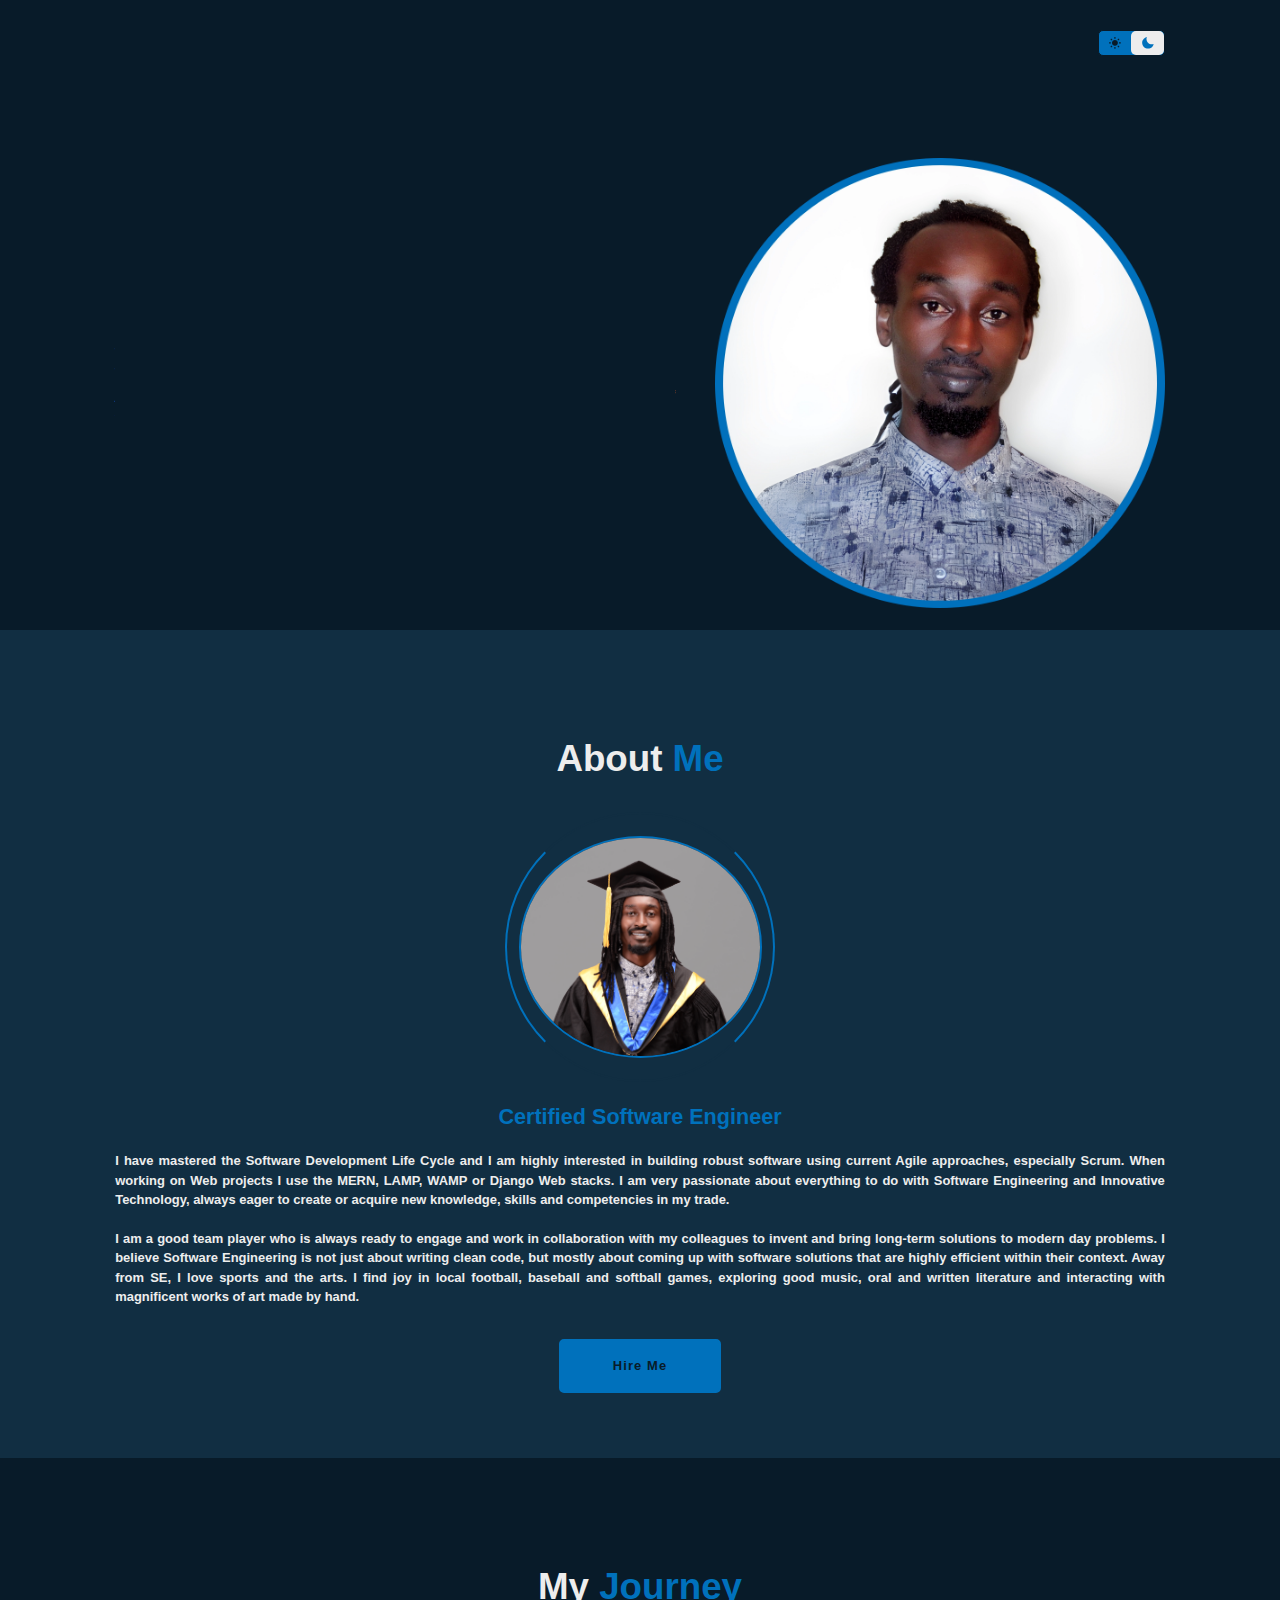
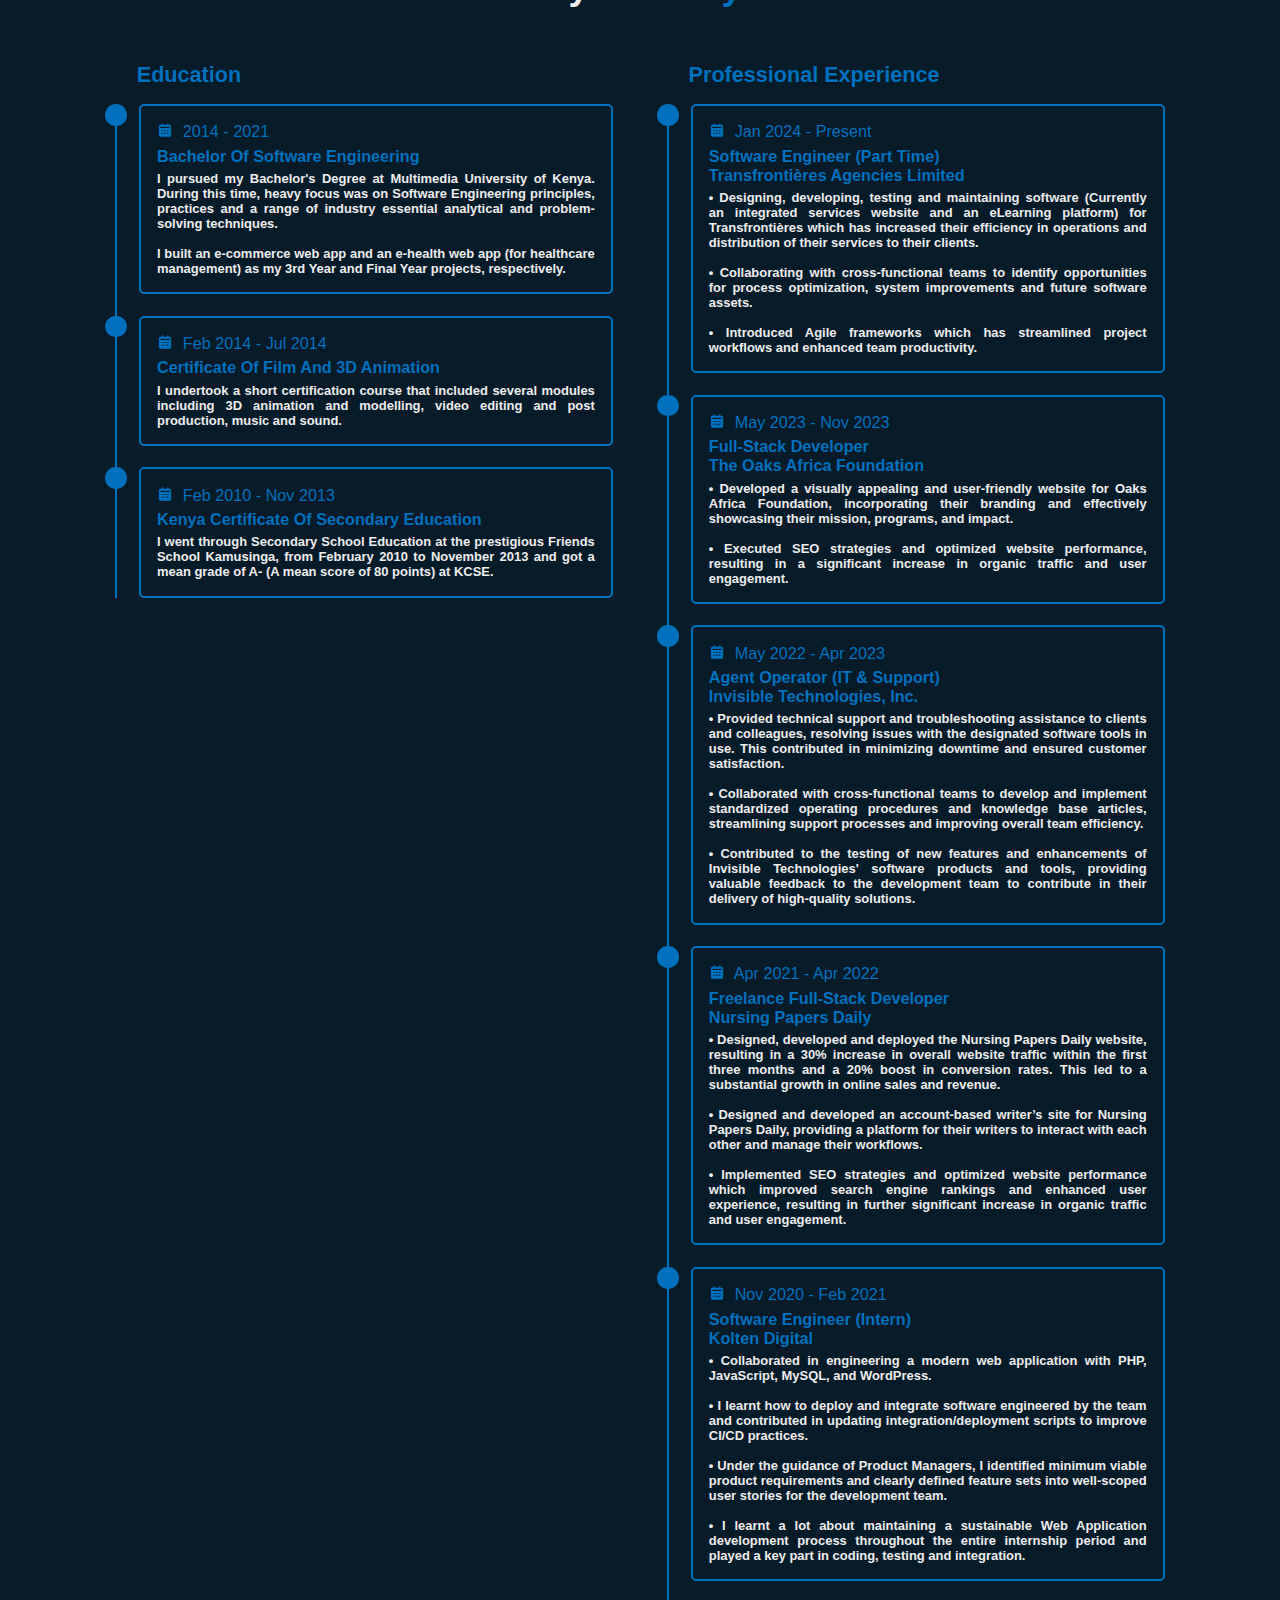
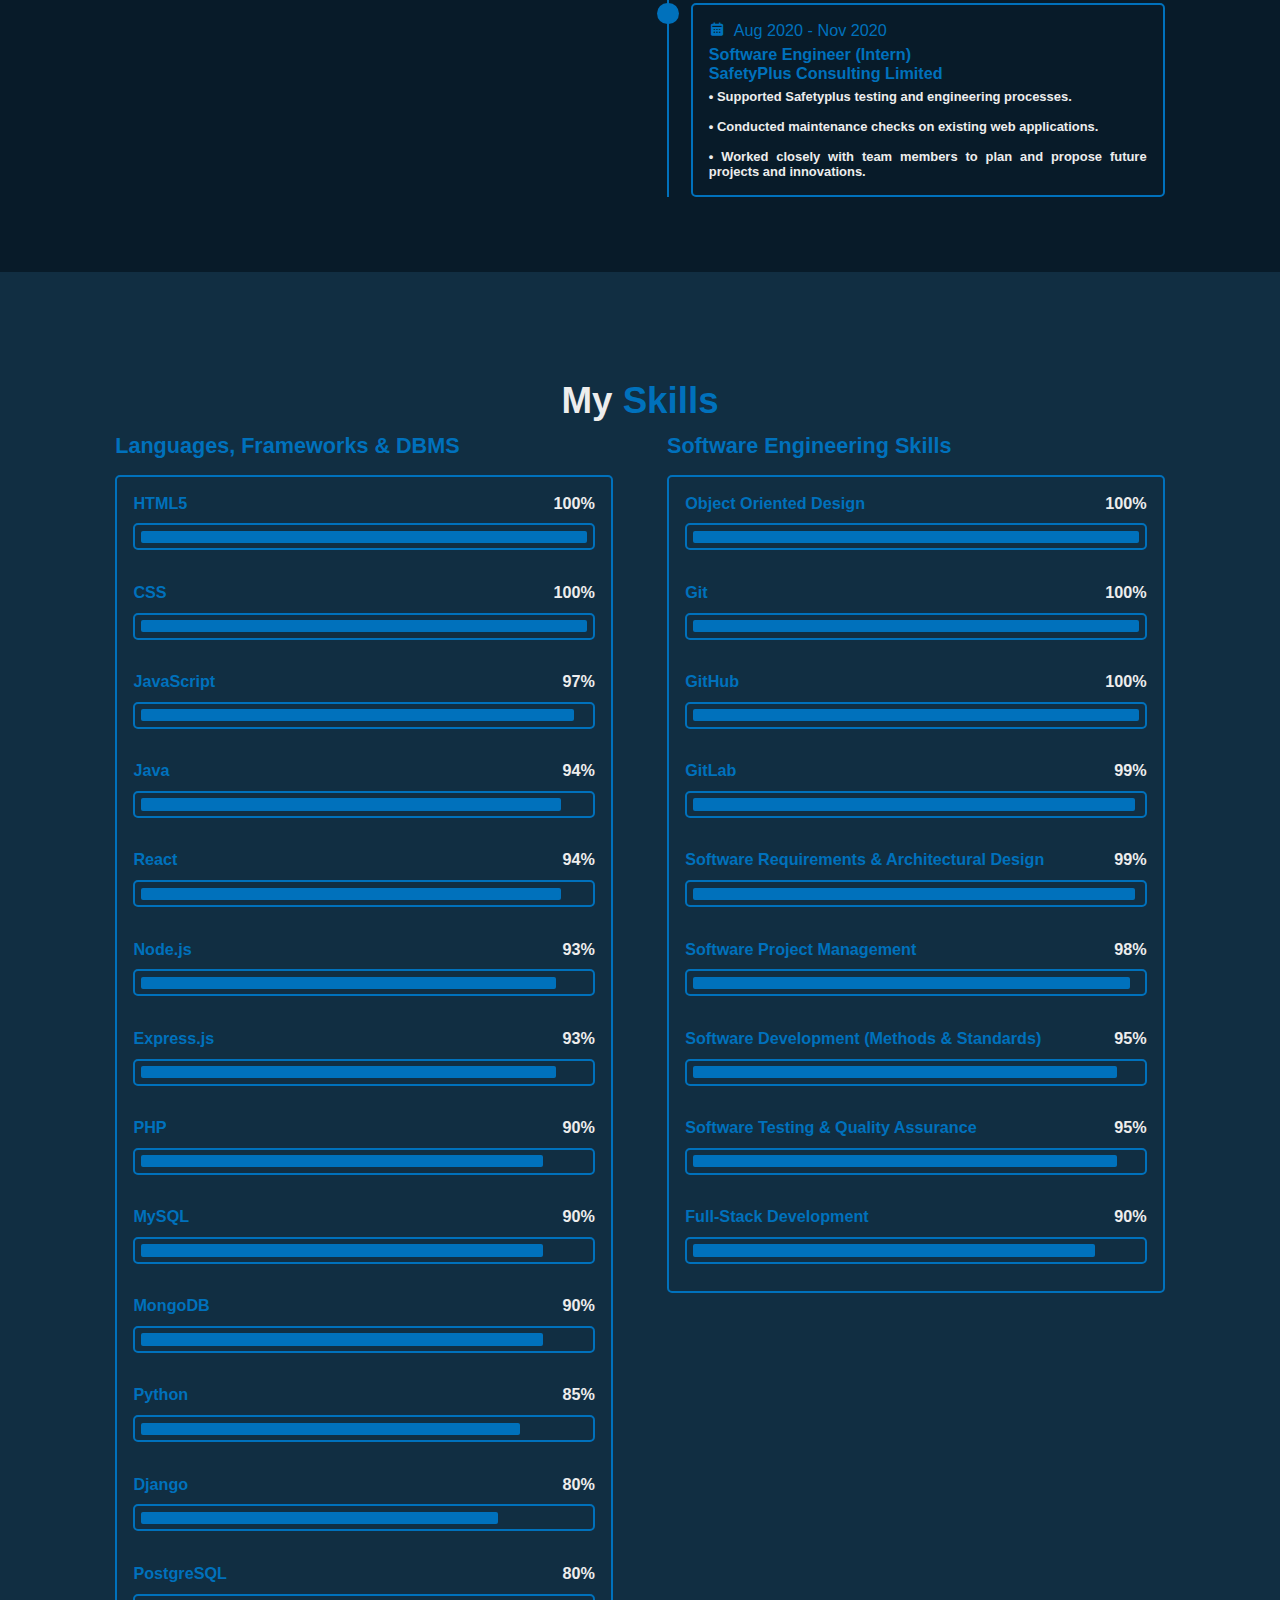
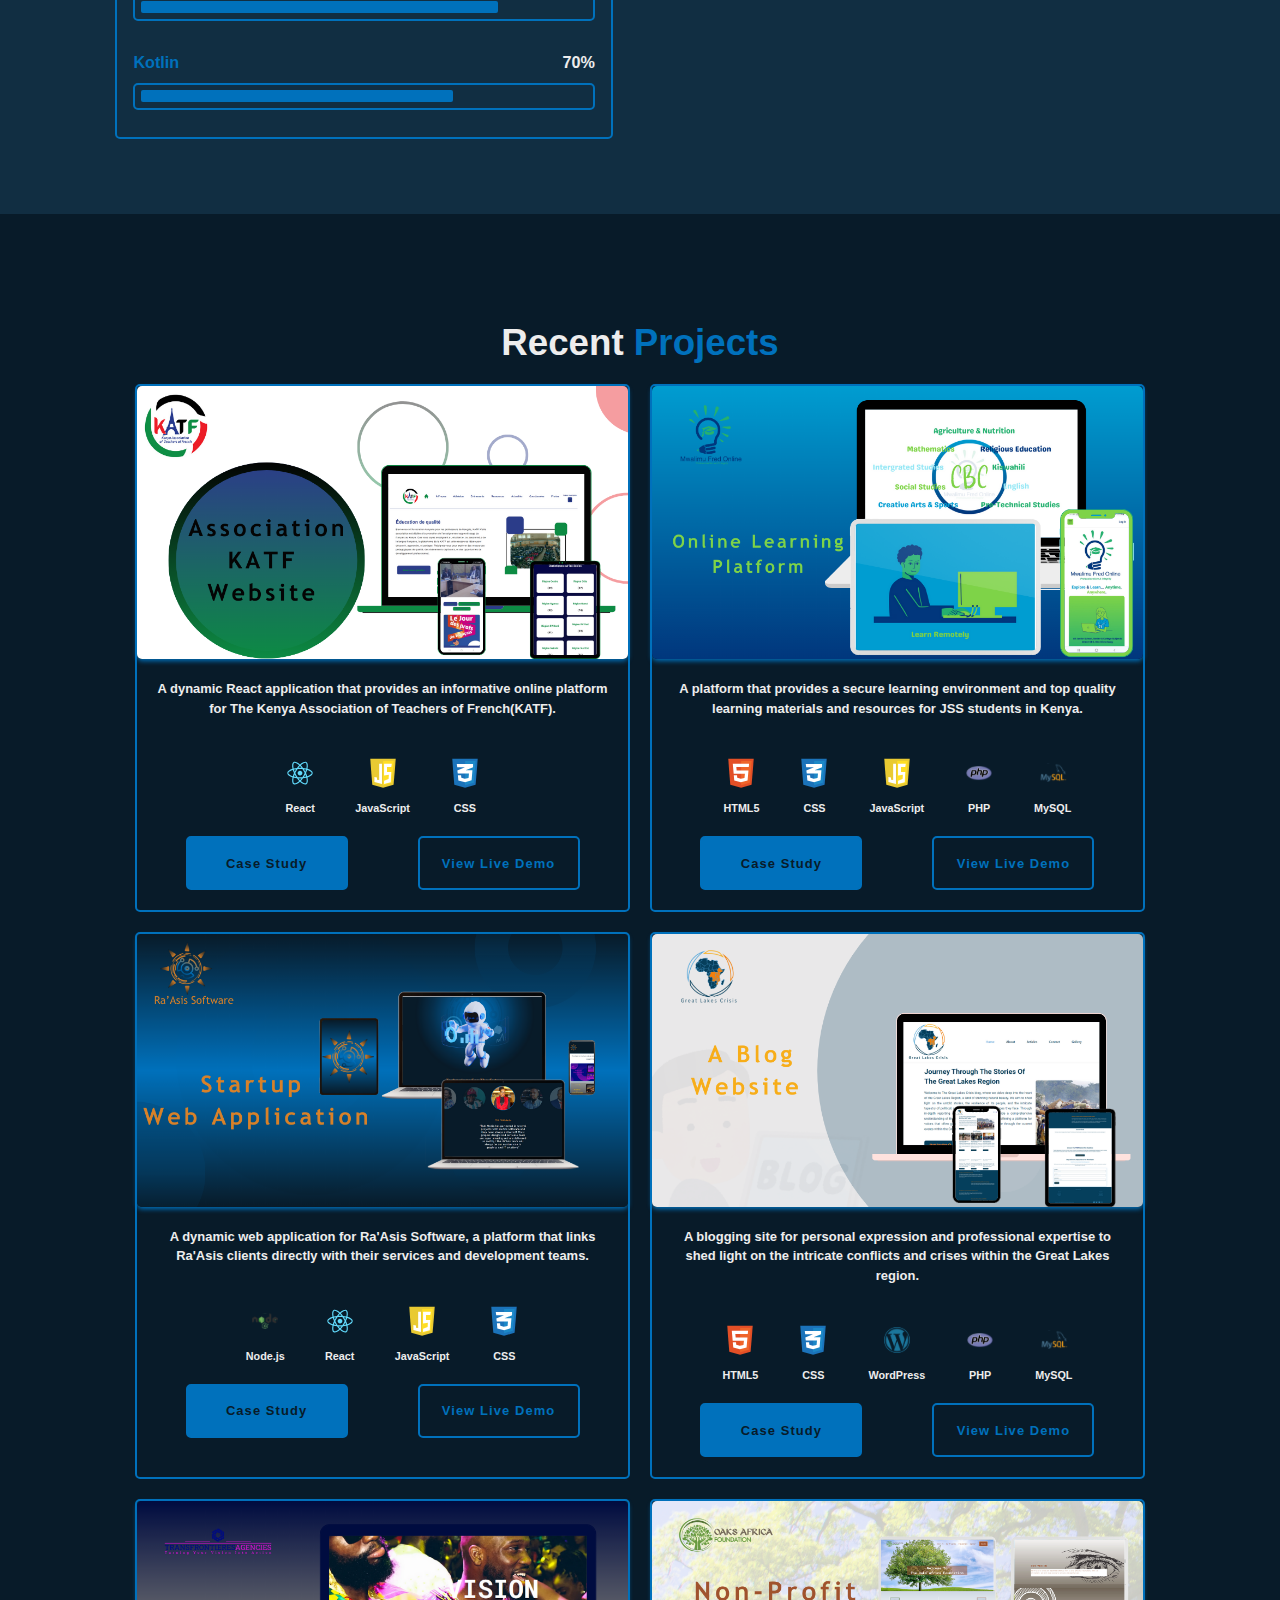
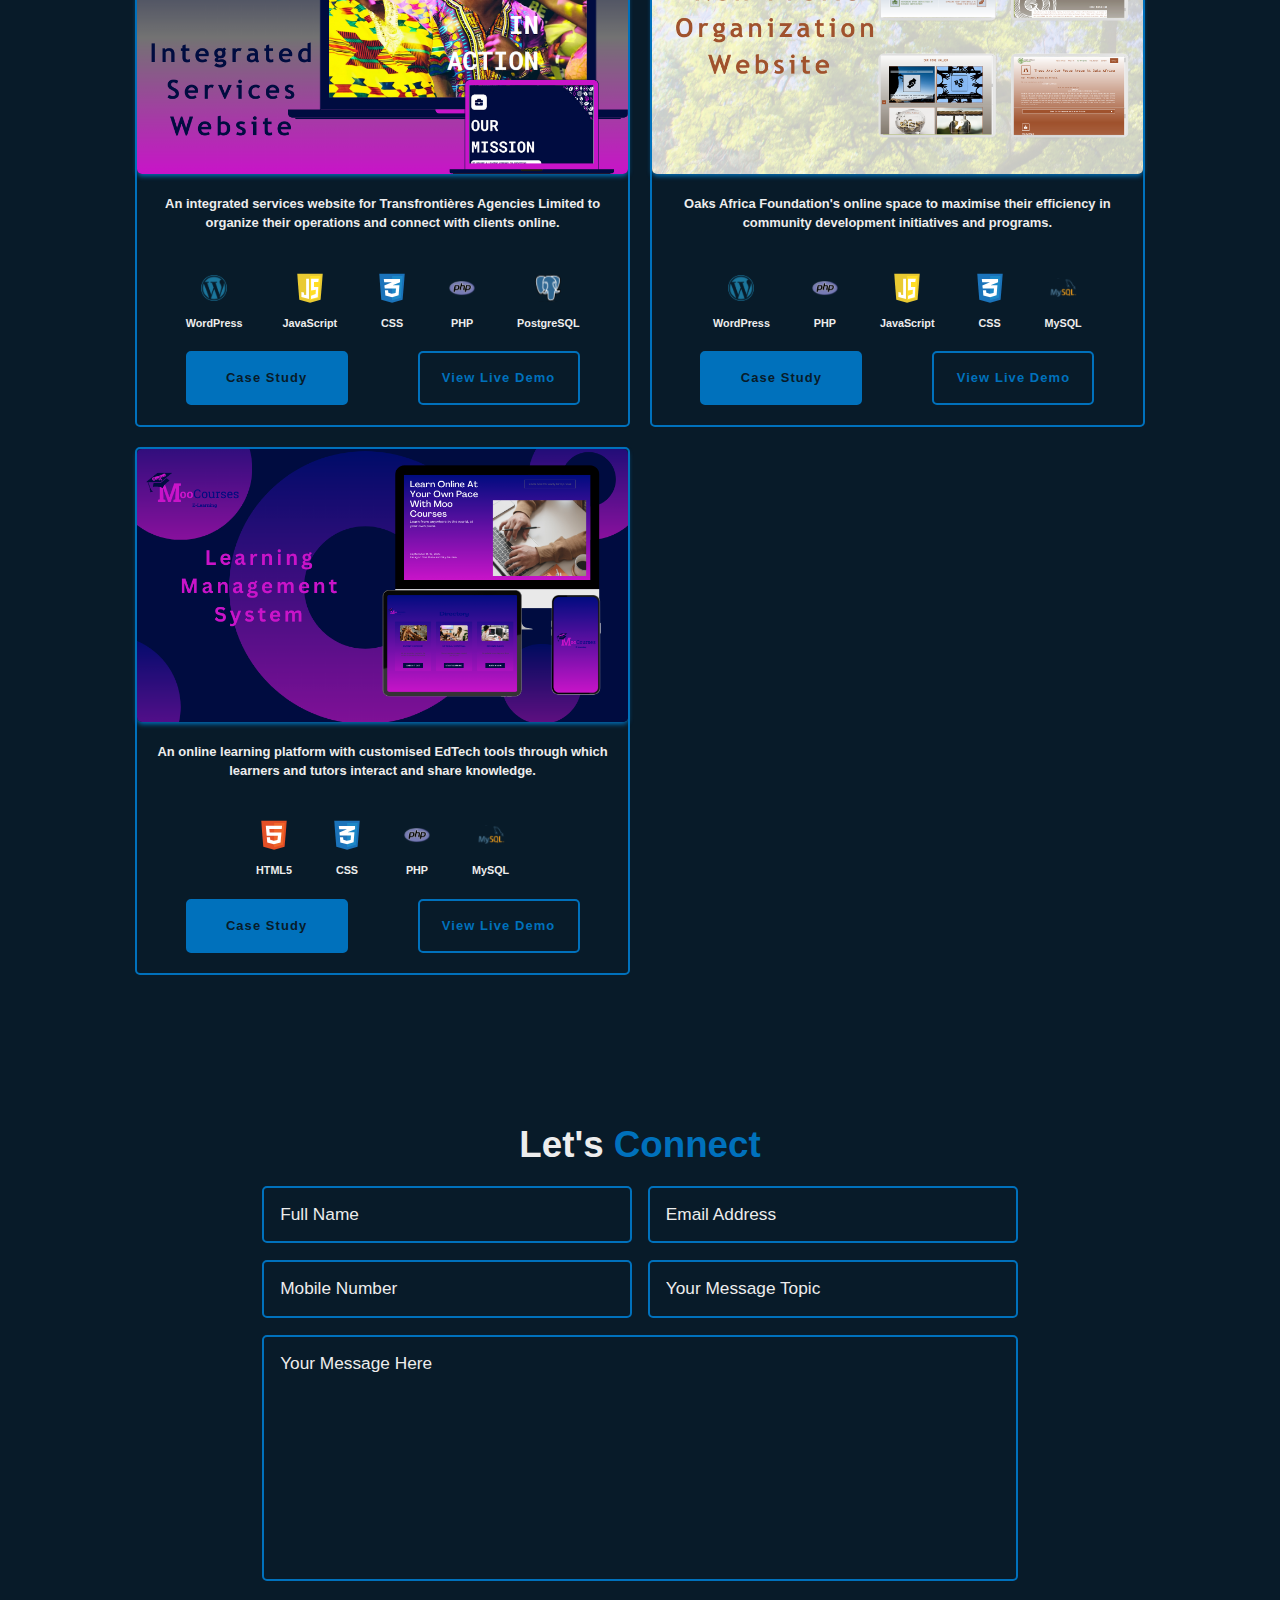
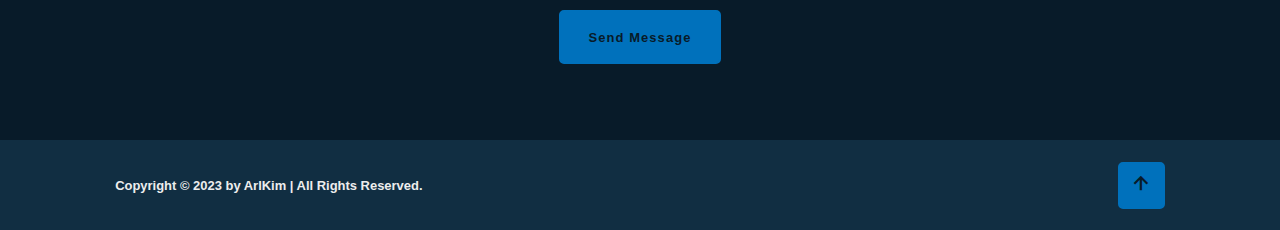
==== commit 366b08ca: "Rearrange Software Engineering skills in order of descending mastery" ====
--- a/index.html
+++ b/index.html
@@ -335,42 +335,47 @@
                     <div class="skills-box">
                         <div class="skills-content">
                             <div class="progress">
+                                <h3>Object Oriented Design <span>100%</span></h3>
+                                <div class="bar"><span></span></div>
+                            </div>
+
+                            <div class="progress">
+                                <h3>Git <span>100%</span></h3>
+                                <div class="bar"><span></span></div>
+                            </div>
+
+                            <div class="progress">
+                                <h3>GitHub <span>100%</span></h3>
+                                <div class="bar"><span></span></div>
+                            </div>
+
+                            <div class="progress">
+                                <h3>GitLab <span>99%</span></h3>
+                                <div class="bar"><span></span></div>
+                            </div>
+
+                            <div class="progress">
+                                <h3>Software Requirements & Architectural Design <span>99%</span></h3>
+                                <div class="bar"><span></span></div>
+                            </div>
+
+                            <div class="progress">
+                                <h3>Software Project Management <span>98%</span></h3>
+                                <div class="bar"><span></span></div>
+                            </div>
+
+                            <div class="progress">
+                                <h3>Software Development (Methods & Standards) <span>95%</span></h3>
+                                <div class="bar"><span></span></div>
+                            </div>
+
+                            <div class="progress">
+                                <h3>Software Testing & Quality Assurance <span>95%</span></h3>
+                                <div class="bar"><span></span></div>
+                            </div>
+
+                            <div class="progress">
                                 <h3>Full-Stack Development <span>90%</span></h3>
-                                <div class="bar"><span></span></div>
-                            </div>
-
-                            <div class="progress">
-                                <h3>Software Requirements & Architectural Design <span>99%</span></h3>
-                                <div class="bar"><span></span></div>
-                            </div>
-
-                            <div class="progress">
-                                <h3>Software Development (Methods & Standards) <span>95%</span></h3>
-                                <div class="bar"><span></span></div>
-                            </div>
-
-                            <div class="progress">
-                                <h3>Object Oriented Design <span>100%</span></h3>
-                                <div class="bar"><span></span></div>
-                            </div>
-                            <div class="progress">
-                                <h3>Software Testing & Quality Assurance <span>95%</span></h3>
-                                <div class="bar"><span></span></div>
-                            </div>
-                            <div class="progress">
-                                <h3>Software Project Management <span>98%</span></h3>
-                                <div class="bar"><span></span></div>
-                            </div>
-                            <div class="progress">
-                                <h3>Git <span>100%</span></h3>
-                                <div class="bar"><span></span></div>
-                            </div>
-                            <div class="progress">
-                                <h3>GitHub <span>100%</span></h3>
-                                <div class="bar"><span></span></div>
-                            </div>
-                            <div class="progress">
-                                <h3>GitLab <span>99%</span></h3>
                                 <div class="bar"><span></span></div>
                             </div>
                         </div>
--- a/styles.css
+++ b/styles.css
@@ -666,40 +666,40 @@
     width: 70%;
 }
 
-.skills-column:nth-child(2) .skills-content .progress:nth-child(1) .bar span{
+.skills-column:nth-child(2) .skills-content .progress:nth-child(1) .bar span {
+    width: 100%;
+}
+
+.skills-column:nth-child(2) .skills-content .progress:nth-child(2) .bar span {
+    width: 100%;
+}
+
+.skills-column:nth-child(2) .skills-content .progress:nth-child(3) .bar span {
+    width: 100%;
+}
+
+.skills-column:nth-child(2) .skills-content .progress:nth-child(4) .bar span {
+    width: 99%;
+}
+
+.skills-column:nth-child(2) .skills-content .progress:nth-child(5) .bar span {
+    width: 99%;
+}
+
+.skills-column:nth-child(2) .skills-content .progress:nth-child(6) .bar span {
+    width: 98%;
+}
+
+.skills-column:nth-child(2) .skills-content .progress:nth-child(7) .bar span {
+    width: 95%;
+}
+
+.skills-column:nth-child(2) .skills-content .progress:nth-child(8) .bar span {
+    width: 95%;
+}
+
+.skills-column:nth-child(2) .skills-content .progress:nth-child(9) .bar span {
     width: 90%;
-}
-
-.skills-column:nth-child(2) .skills-content .progress:nth-child(2) .bar span{
-    width: 99%;
-}
-
-.skills-column:nth-child(2) .skills-content .progress:nth-child(3) .bar span{
-    width: 95%;
-}
-
-.skills-column:nth-child(2) .skills-content .progress:nth-child(4) .bar span{
-    width: 100%;
-}
-
-.skills-column:nth-child(2) .skills-content .progress:nth-child(5) .bar span{
-    width: 95%;
-}
-
-.skills-column:nth-child(2) .skills-content .progress:nth-child(6) .bar span{
-    width: 98%;
-}
-
-.skills-column:nth-child(2) .skills-content .progress:nth-child(7) .bar span{
-    width: 100%;
-}
-
-.skills-column:nth-child(2) .skills-content .progress:nth-child(8) .bar span{
-    width: 100%;
-}
-
-.skills-column:nth-child(2) .skills-content .progress:nth-child(9) .bar span{
-    width: 99%;
 }
 
 /*Projects Section Styles*/
